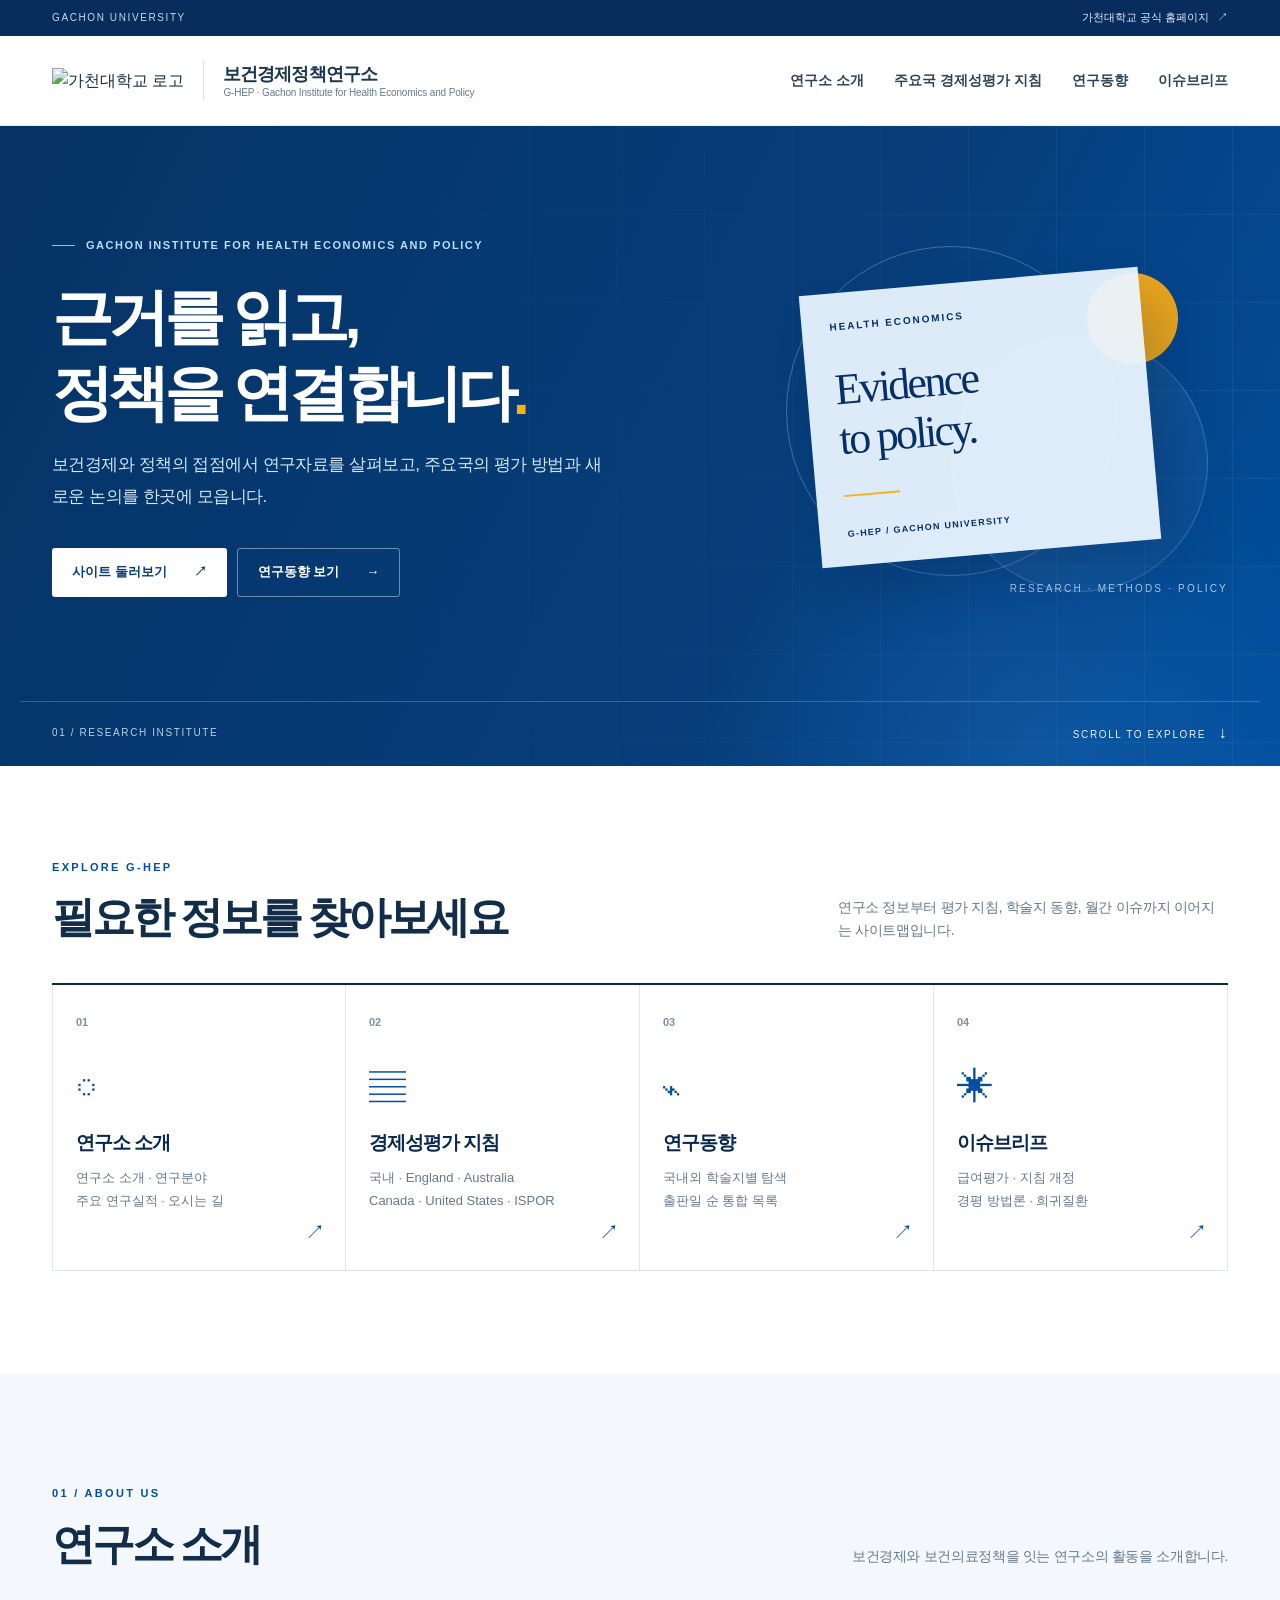
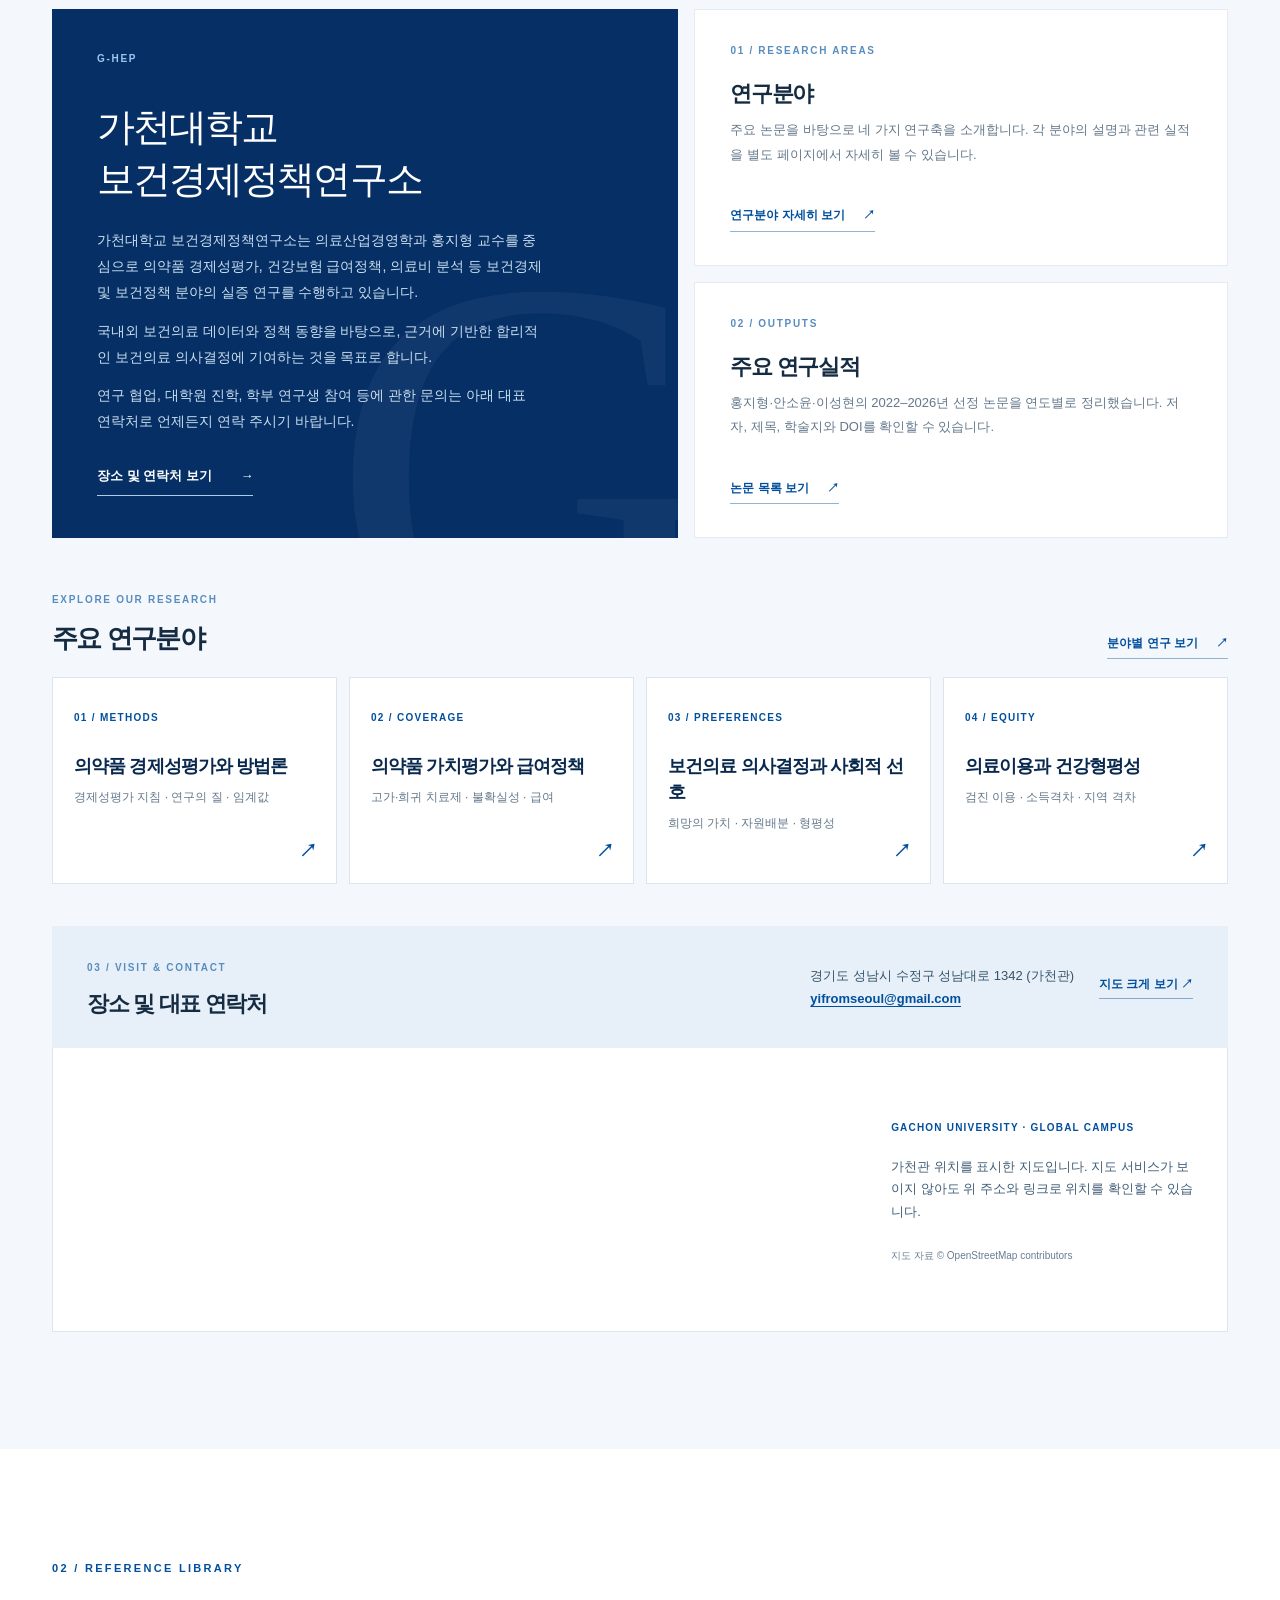
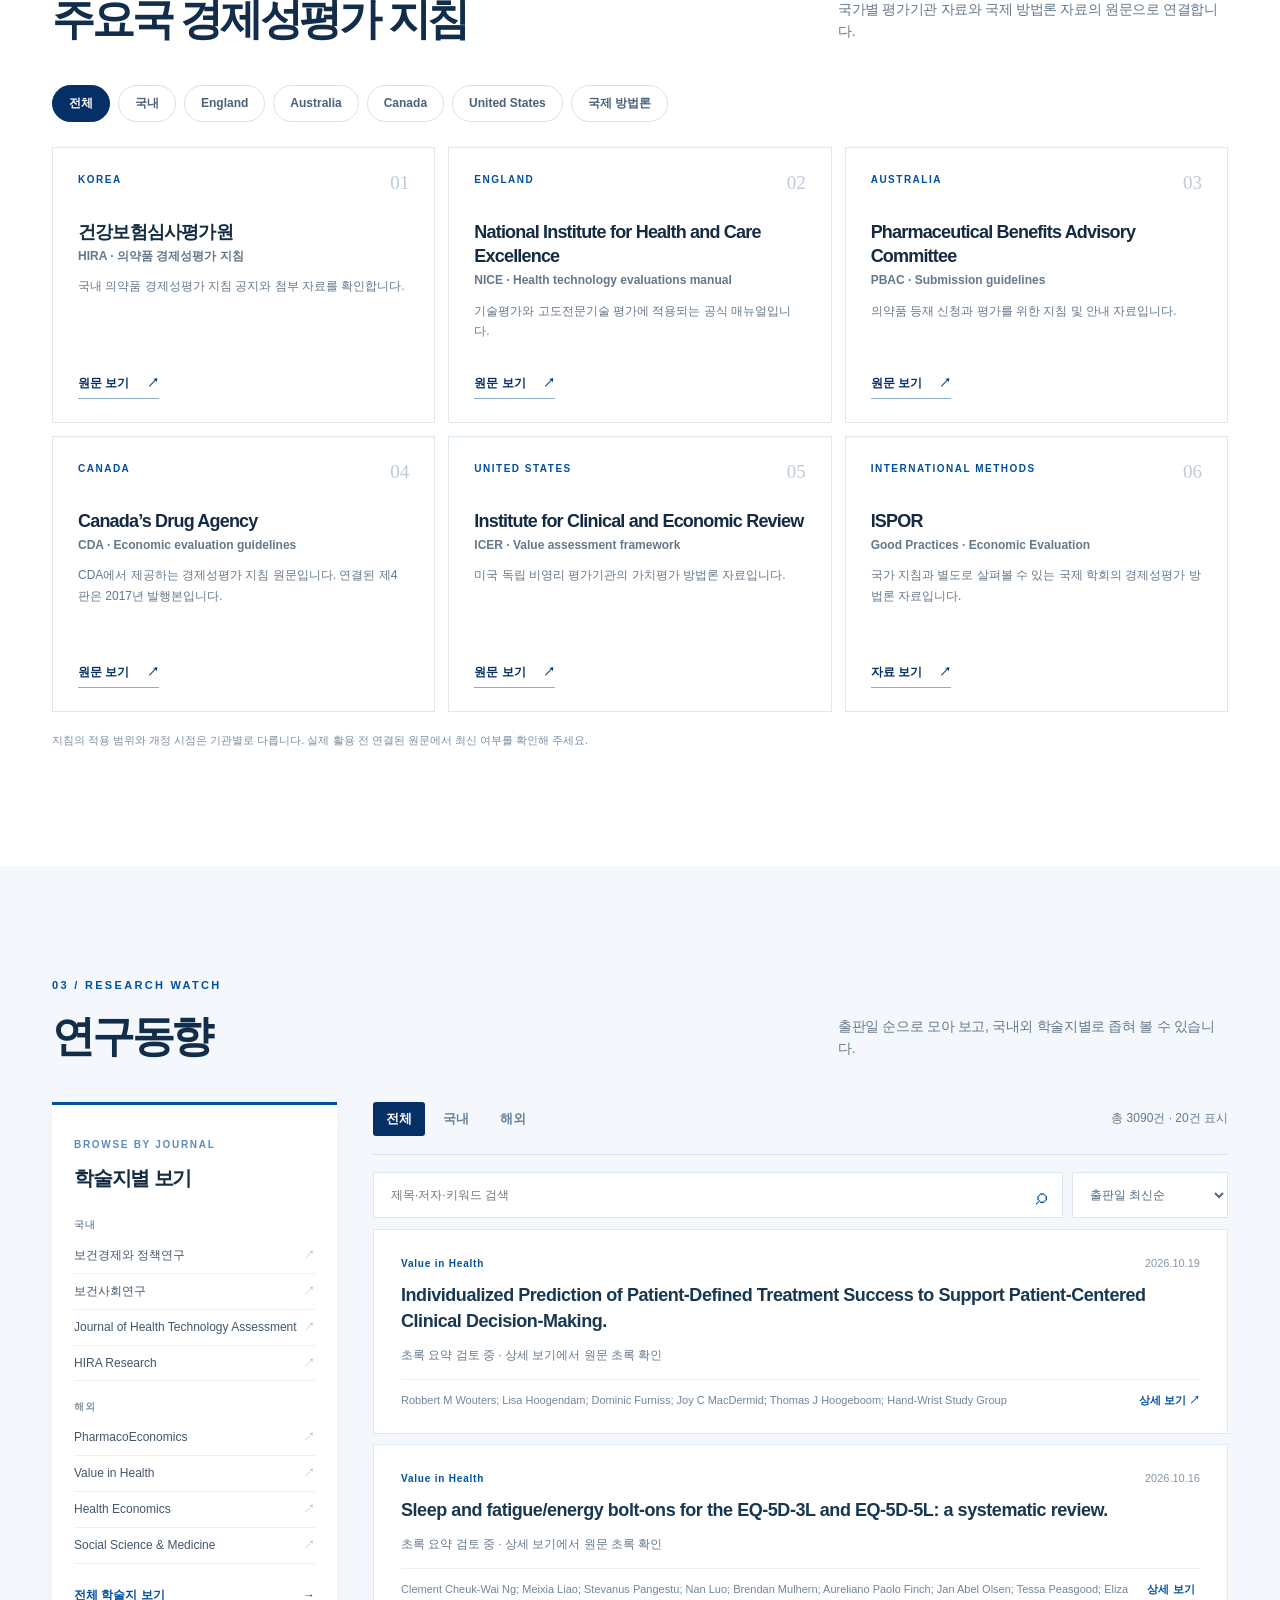
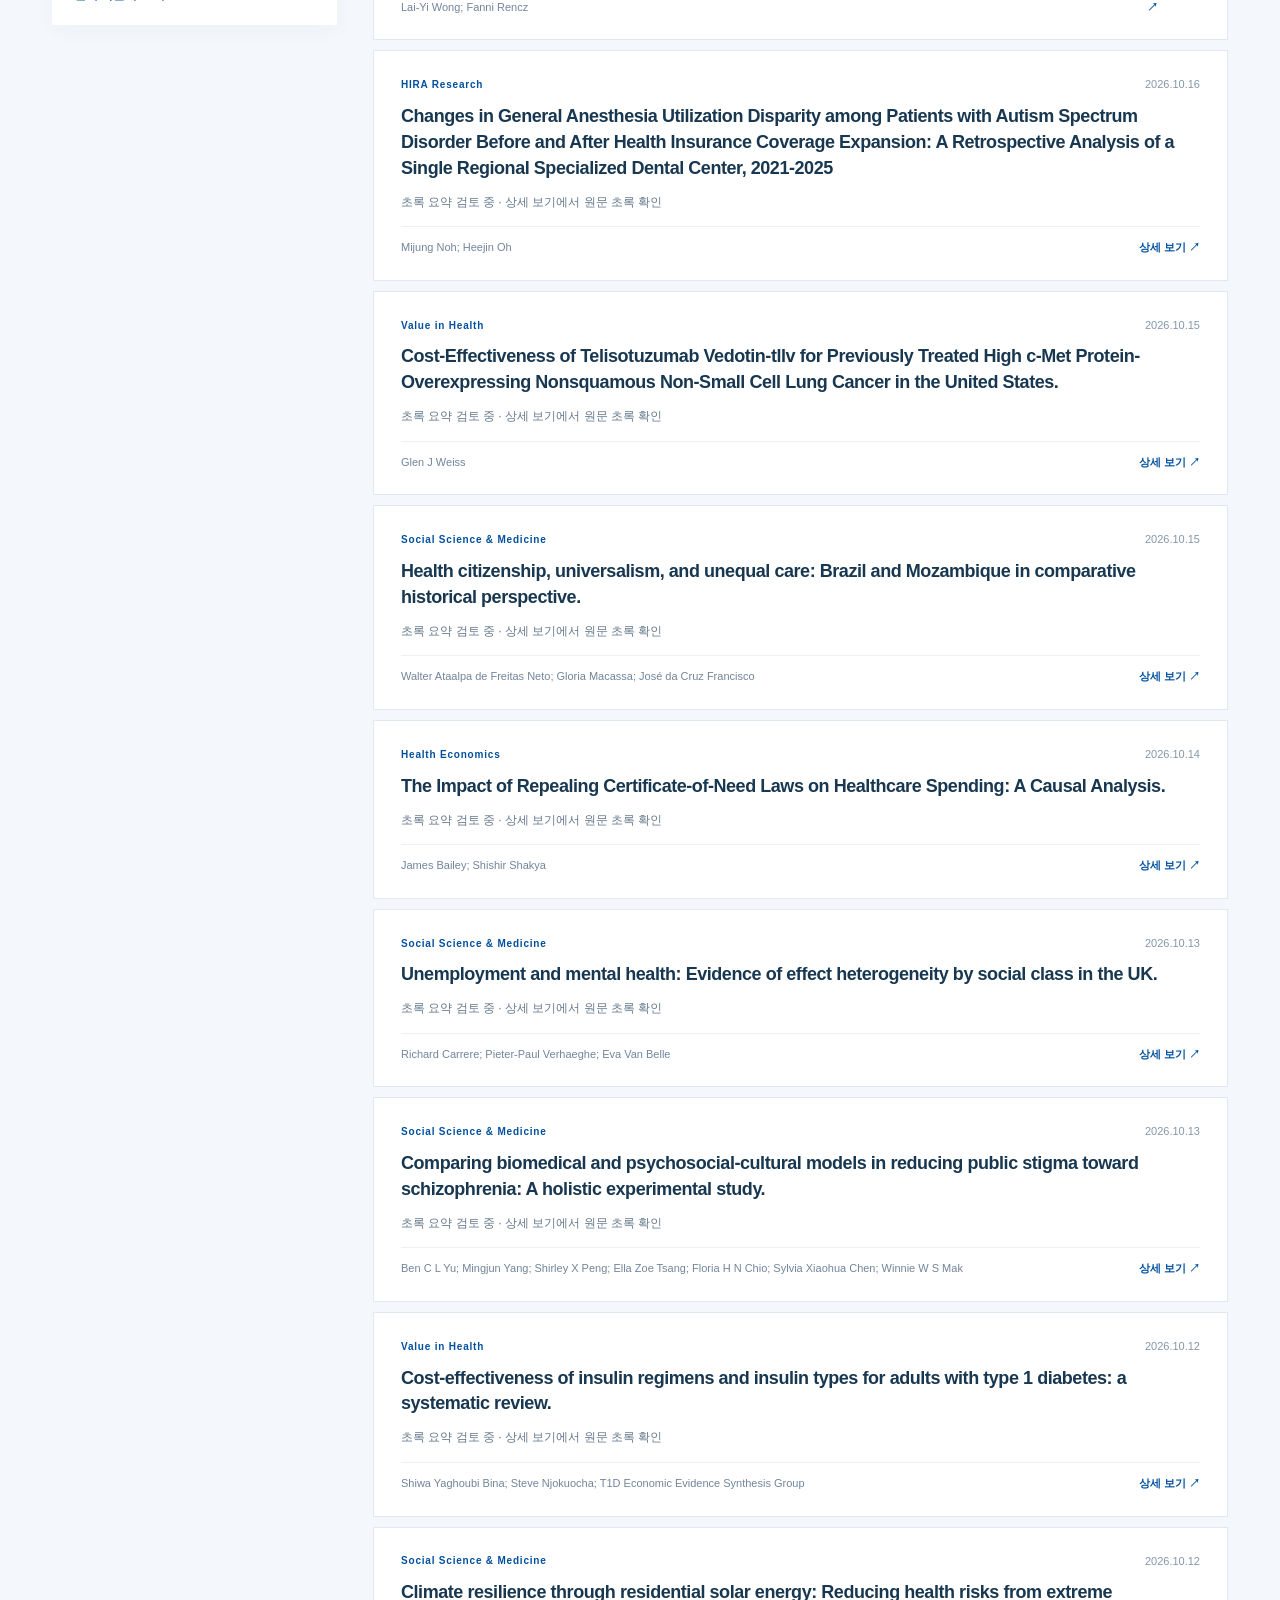
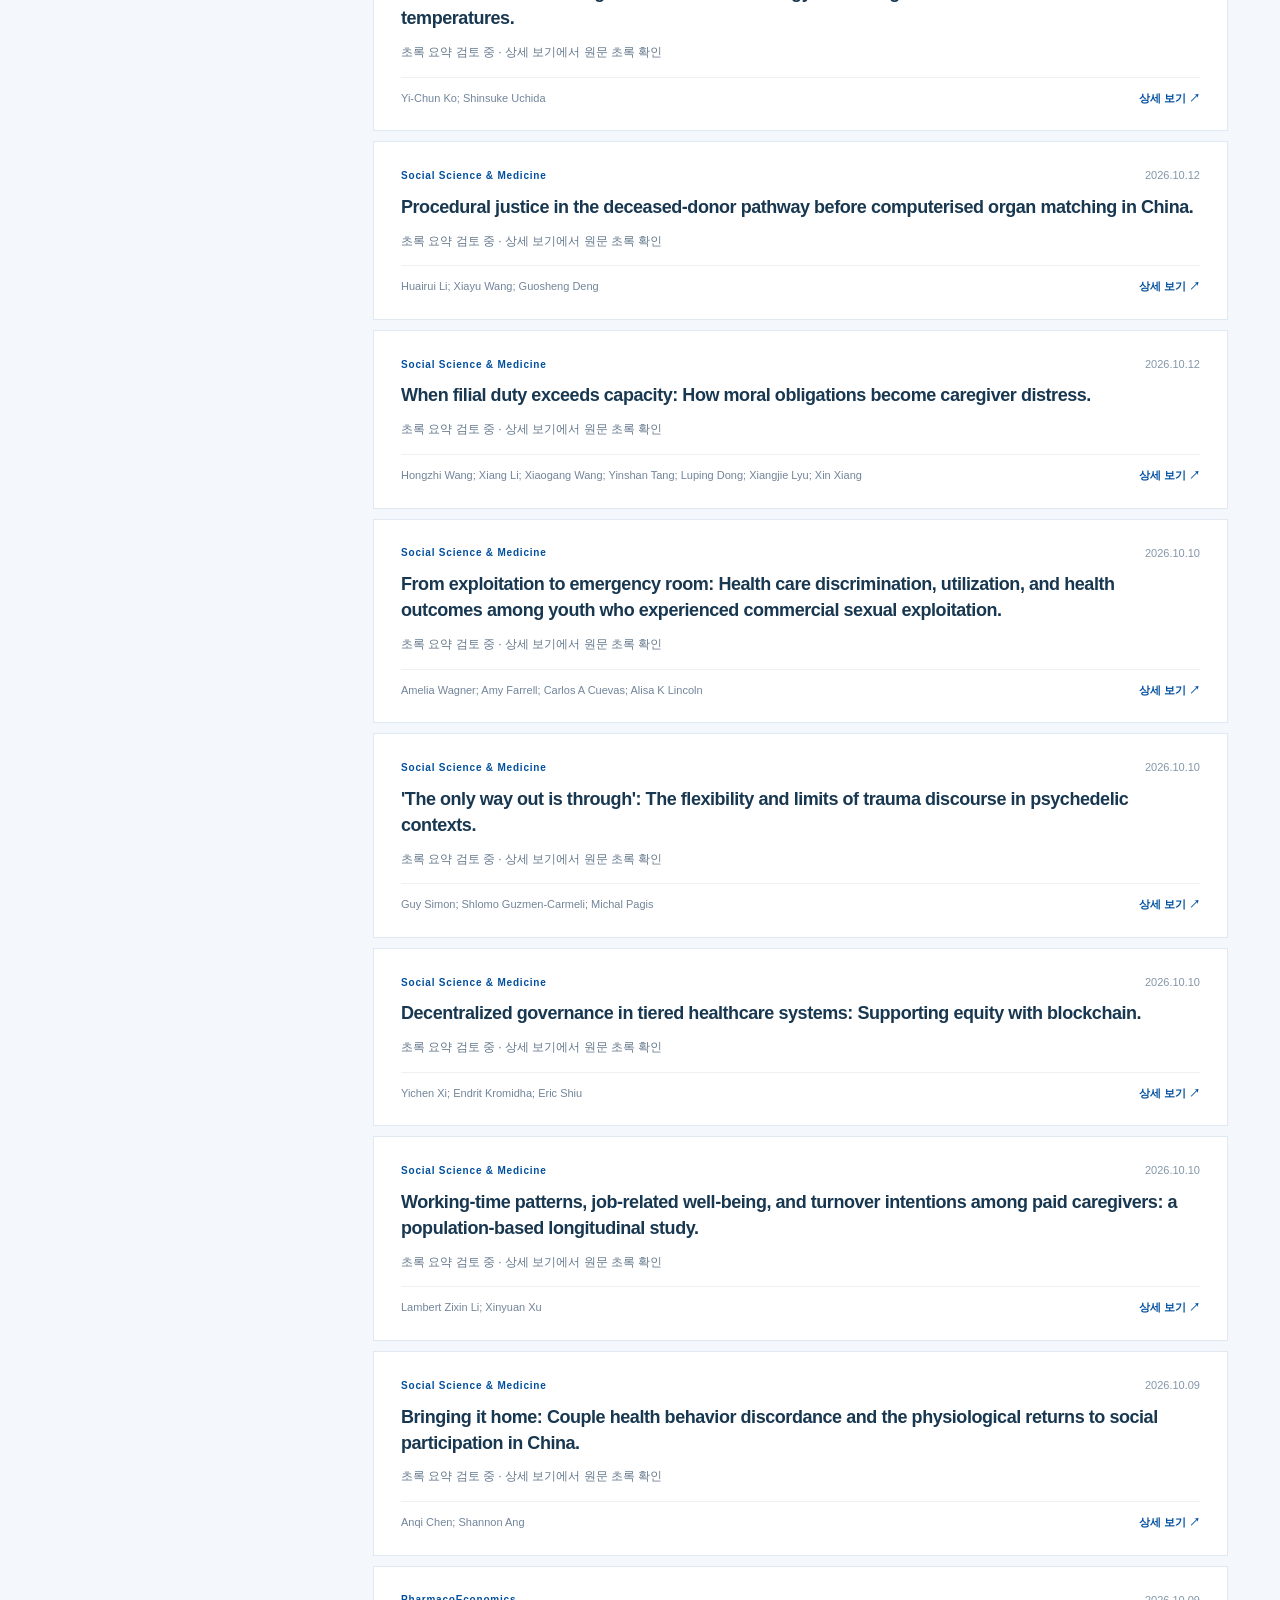
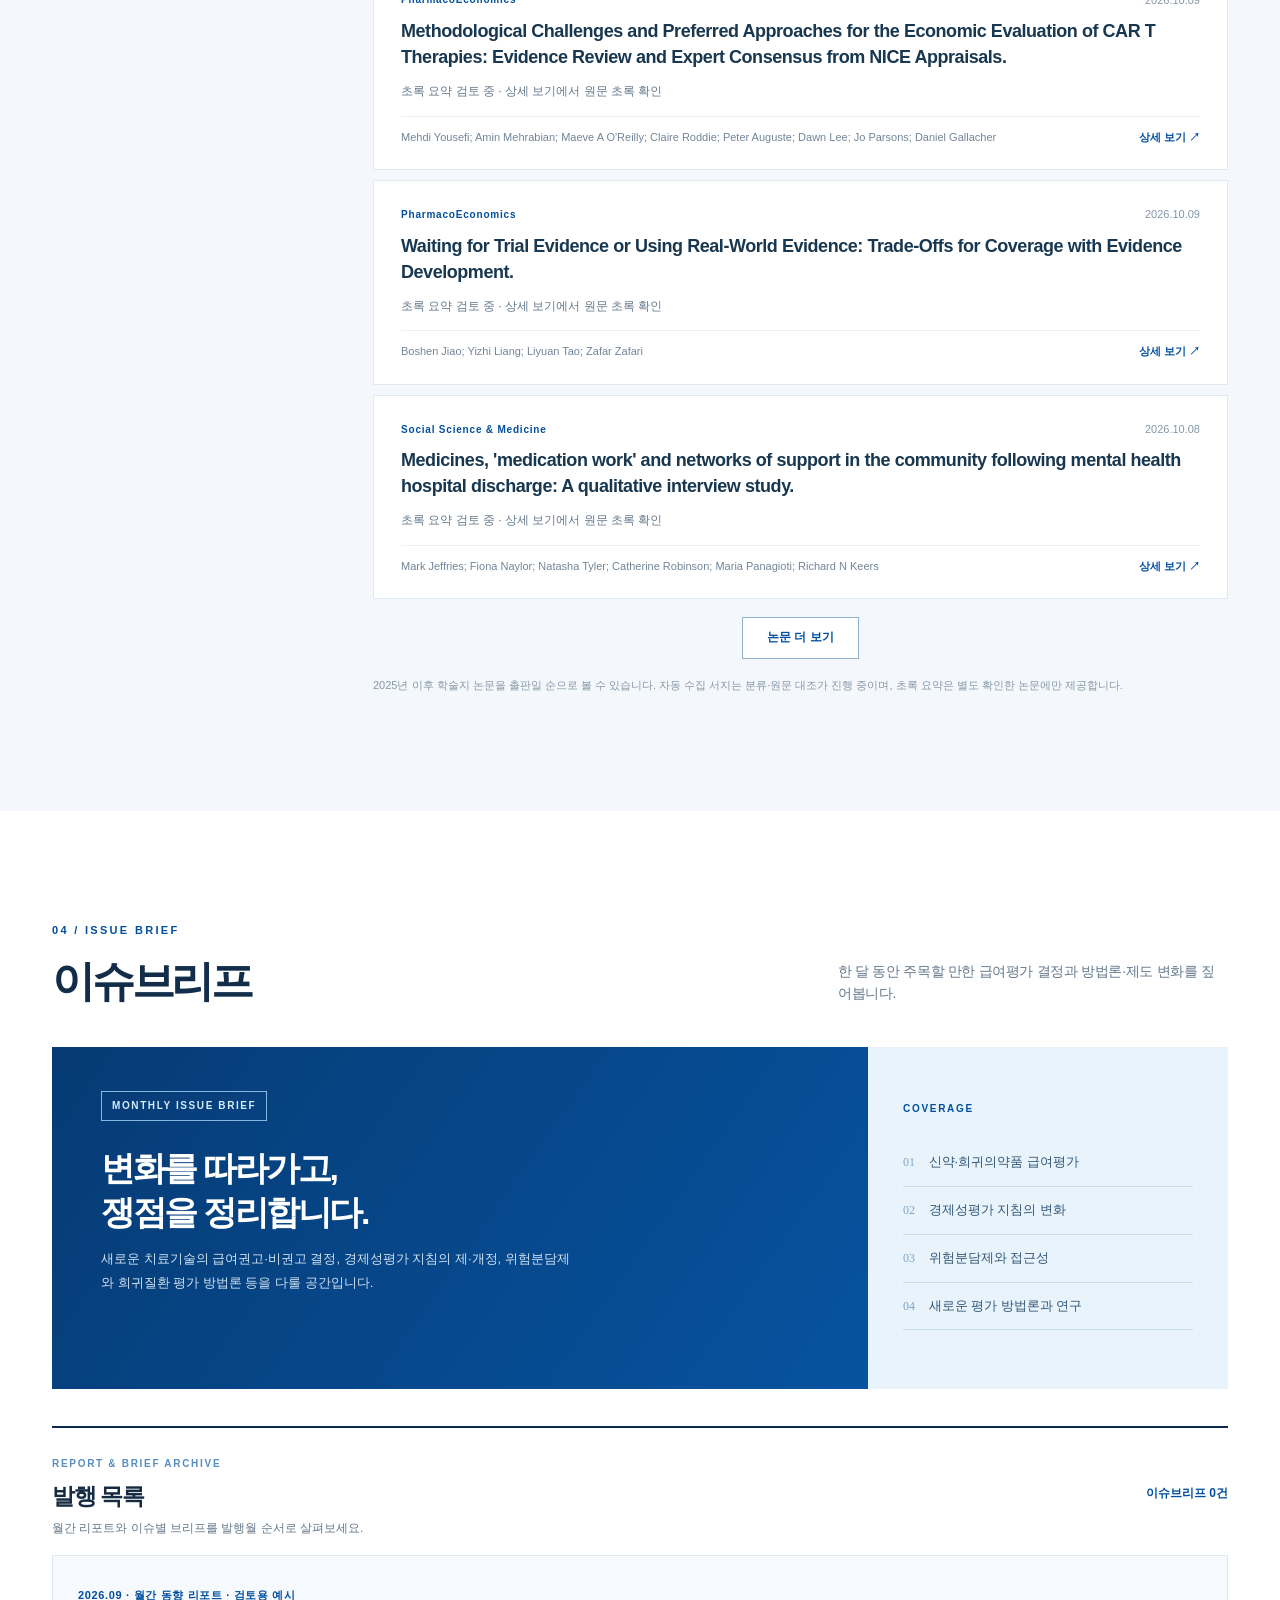
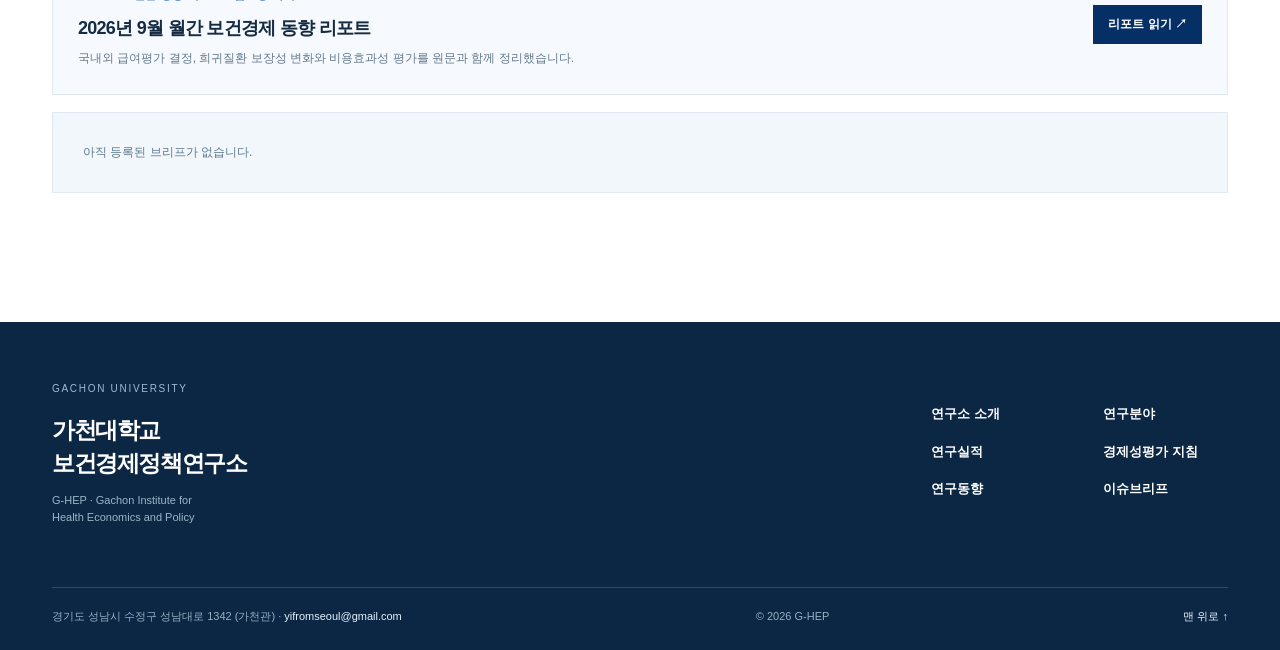
==== index.html @ 249ba131 "Add files via upload" ====
<!doctype html>
<html lang="ko">
<head>
  <meta charset="utf-8">
  <meta name="viewport" content="width=device-width, initial-scale=1">
  <meta name="theme-color" content="#063670">
  <meta name="description" content="가천대학교 보건경제정책연구소 G-HEP의 소개, 경제성평가 지침, 연구동향과 이슈브리프를 살펴보는 웹사이트입니다.">
  <title>G-HEP | 가천대학교 보건경제정책연구소</title>
  <link rel="stylesheet" href="./assets/styles.css">
  <script src="./assets/app.js" defer></script>
</head>
<body>
  <a class="skip-link" href="#main">본문으로 바로가기</a>
  <div class="university-bar">
    <div class="container university-inner">
      <span>GACHON UNIVERSITY</span>
      <a href="https://www.gachon.ac.kr/" target="_blank" rel="noopener noreferrer">가천대학교 공식 홈페이지 <span aria-hidden="true">↗</span></a>
    </div>
  </div>

  <header class="site-header" id="top">
    <div class="container header-inner">
      <a class="brand" href="#top" aria-label="G-HEP 첫 화면">
        <!-- Official Gachon University asset: https://www.gachon.ac.kr/pr/1459/subview.do -->
        <img class="gachon-logo" src="https://www.gachon.ac.kr/sites/kor/images/sub/slogan_2.png" alt="가천대학교 로고" referrerpolicy="no-referrer">
        <span class="brand-divider" aria-hidden="true"></span>
        <span class="brand-name"><strong>보건경제정책연구소</strong><small>G-HEP · Gachon Institute for Health Economics and Policy</small></span>
      </a>
      <button class="menu-toggle" type="button" aria-controls="main-nav" aria-expanded="false" aria-label="전체 메뉴 열기"><span></span><span></span><span></span></button>
      <nav id="main-nav" class="main-nav" aria-label="주요 메뉴">
        <a href="#about">연구소 소개</a>
        <a href="#guidelines">주요국 경제성평가 지침</a>
        <a href="#trends">연구동향</a>
        <a href="#briefs">이슈브리프</a>
      </nav>
    </div>
  </header>

  <main id="main">
    <section class="hero" aria-labelledby="hero-title">
      <div class="hero-grid" aria-hidden="true"></div>
      <div class="container hero-inner">
        <div class="hero-copy">
          <p class="eyebrow hero-eyebrow"><span class="eyebrow-line"></span> GACHON INSTITUTE FOR HEALTH ECONOMICS AND POLICY</p>
          <h1 id="hero-title">근거를 읽고,<br>정책을 연결합니다<span class="hero-period">.</span></h1>
          <p class="hero-lead">보건경제와 정책의 접점에서 연구자료를 살펴보고, 주요국의 평가 방법과 새로운 논의를 한곳에 모읍니다.</p>
          <div class="hero-actions">
            <a class="button button-light" href="#explore">사이트 둘러보기 <span aria-hidden="true">↗</span></a>
            <a class="button button-outline" href="#trends">연구동향 보기 <span aria-hidden="true">→</span></a>
          </div>
        </div>
        <div class="hero-visual" aria-hidden="true">
          <span class="orb orb-one"></span><span class="orb orb-two"></span><span class="orb orb-three"></span>
          <div class="hero-visual-card"><span>HEALTH ECONOMICS</span><b>Evidence<br>to policy.</b><i></i><small>G-HEP / GACHON UNIVERSITY</small></div>
          <div class="hero-visual-footnote">RESEARCH · METHODS · POLICY</div>
        </div>
      </div>
      <div class="hero-bottom container"><span>01 / RESEARCH INSTITUTE</span><a href="#explore">SCROLL TO EXPLORE <span aria-hidden="true">↓</span></a></div>
    </section>

    <section class="explore section" id="explore" aria-labelledby="explore-title">
      <div class="container">
        <div class="section-intro explore-heading"><div><p class="eyebrow">EXPLORE G-HEP</p><h2 id="explore-title">필요한 정보를 찾아보세요</h2></div><p>연구소 정보부터 평가 지침, 학술지 동향, 월간 이슈까지 이어지는 사이트맵입니다.</p></div>
        <div class="explore-grid">
          <a href="#about" class="explore-card"><span class="explore-no">01</span><span class="explore-icon" aria-hidden="true">◌</span><h3>연구소 소개</h3><p>연구소 소개 · 연구분야<br>주요 연구실적 · 오시는 길</p><span class="card-arrow" aria-hidden="true">↗</span></a>
          <a href="#guidelines" class="explore-card"><span class="explore-no">02</span><span class="explore-icon" aria-hidden="true">▤</span><h3>경제성평가 지침</h3><p>국내 · England · Australia<br>Canada · United States · ISPOR</p><span class="card-arrow" aria-hidden="true">↗</span></a>
          <a href="#trends" class="explore-card"><span class="explore-no">03</span><span class="explore-icon" aria-hidden="true">⌁</span><h3>연구동향</h3><p>국내외 학술지별 탐색<br>출판일 순 통합 목록</p><span class="card-arrow" aria-hidden="true">↗</span></a>
          <a href="#briefs" class="explore-card"><span class="explore-no">04</span><span class="explore-icon" aria-hidden="true">✳</span><h3>이슈브리프</h3><p>급여평가 · 지침 개정<br>경평 방법론 · 희귀질환</p><span class="card-arrow" aria-hidden="true">↗</span></a>
        </div>
      </div>
    </section>

    <section class="about section section-pale" id="about" aria-labelledby="about-title">
      <div class="container">
        <div class="section-heading"><div><p class="eyebrow">01 / ABOUT US</p><h2 id="about-title">연구소 소개</h2></div><p>보건경제와 보건의료정책을 잇는 연구소의 활동을 소개합니다.</p></div>
        <div class="about-grid">
          <article class="about-primary"><span class="panel-kicker">G-HEP</span><h3>가천대학교<br>보건경제정책연구소</h3><p>가천대학교 보건경제정책연구소는 의료산업경영학과 홍지형 교수를 중심으로 의약품 경제성평가, 건강보험 급여정책, 의료비 분석 등 보건경제 및 보건정책 분야의 실증 연구를 수행하고 있습니다.</p><p>국내외 보건의료 데이터와 정책 동향을 바탕으로, 근거에 기반한 합리적인 보건의료 의사결정에 기여하는 것을 목표로 합니다.</p><p>연구 협업, 대학원 진학, 학부 연구생 참여 등에 관한 문의는 아래 대표 연락처로 언제든지 연락 주시기 바랍니다.</p><a class="text-link" href="#contact">장소 및 연락처 보기 <span aria-hidden="true">→</span></a></article>
          <div class="about-stack">
            <article class="about-panel"><span class="panel-index">01 / RESEARCH AREAS</span><h3>연구분야</h3><p>주요 논문을 바탕으로 네 가지 연구축을 소개합니다. 각 분야의 설명과 관련 실적을 별도 페이지에서 자세히 볼 수 있습니다.</p><a class="panel-link" href="./research-fields.html">연구분야 자세히 보기 <span aria-hidden="true">↗</span></a></article>
            <article class="about-panel"><span class="panel-index">02 / OUTPUTS</span><h3>주요 연구실적</h3><p>홍지형·안소윤·이성현의 2022–2026년 선정 논문을 연도별로 정리했습니다. 저자, 제목, 학술지와 DOI를 확인할 수 있습니다.</p><a class="panel-link" href="./research-achievements.html">논문 목록 보기 <span aria-hidden="true">↗</span></a></article>
          </div>
        </div>
        <div class="field-preview-heading"><div><span class="panel-index">EXPLORE OUR RESEARCH</span><h3>주요 연구분야</h3></div><a class="panel-link" href="./research-fields.html">분야별 연구 보기 <span aria-hidden="true">↗</span></a></div>
        <div class="field-preview-grid">
          <a href="./research-fields.html#methods" class="field-preview"><span>01 / METHODS</span><h4>의약품 경제성평가와 방법론</h4><p>경제성평가 지침 · 연구의 질 · 임계값</p><b aria-hidden="true">↗</b></a>
          <a href="./research-fields.html#coverage" class="field-preview"><span>02 / COVERAGE</span><h4>의약품 가치평가와 급여정책</h4><p>고가·희귀 치료제 · 불확실성 · 급여</p><b aria-hidden="true">↗</b></a>
          <a href="./research-fields.html#preferences" class="field-preview"><span>03 / PREFERENCES</span><h4>보건의료 의사결정과 사회적 선호</h4><p>희망의 가치 · 자원배분 · 형평성</p><b aria-hidden="true">↗</b></a>
          <a href="./research-fields.html#equity" class="field-preview"><span>04 / EQUITY</span><h4>의료이용과 건강형평성</h4><p>검진 이용 · 소득격차 · 지역 격차</p><b aria-hidden="true">↗</b></a>
        </div>
        <div class="contact-strip" id="contact"><div><span class="panel-index">03 / VISIT & CONTACT</span><h3>장소 및 대표 연락처</h3></div><address>경기도 성남시 수정구 성남대로 1342 (가천관)<br><a href="mailto:yifromseoul@gmail.com">yifromseoul@gmail.com</a></address><a class="contact-map-link" href="https://www.openstreetmap.org/?mlat=37.45041&amp;mlon=127.12973#map=17/37.45041/127.12973" target="_blank" rel="noopener noreferrer">지도 크게 보기 ↗</a></div>
        <div class="contact-map"><iframe title="가천대학교 가천관 위치 지도" src="https://www.openstreetmap.org/export/embed.html?bbox=127.1266%2C37.4486%2C127.1328%2C37.4523&amp;layer=mapnik&amp;marker=37.45041%2C127.12973" loading="lazy" referrerpolicy="no-referrer-when-downgrade"></iframe><div><span>GACHON UNIVERSITY · GLOBAL CAMPUS</span><p>가천관 위치를 표시한 지도입니다. 지도 서비스가 보이지 않아도 위 주소와 링크로 위치를 확인할 수 있습니다.</p><small>지도 자료 © OpenStreetMap contributors</small></div></div>
      </div>
    </section>

    <section class="guidelines section" id="guidelines" aria-labelledby="guidelines-title">
      <div class="container">
        <div class="section-heading"><div><p class="eyebrow">02 / REFERENCE LIBRARY</p><h2 id="guidelines-title">주요국 경제성평가 지침</h2></div><p>국가별 평가기관 자료와 국제 방법론 자료의 원문으로 연결합니다.</p></div>
        <div class="guideline-tabs" role="group" aria-label="지침 분류">
          <button class="filter-pill active" type="button" data-guideline="all" aria-pressed="true">전체</button>
          <button class="filter-pill" type="button" data-guideline="korea" aria-pressed="false">국내</button>
          <button class="filter-pill" type="button" data-guideline="england" aria-pressed="false">England</button>
          <button class="filter-pill" type="button" data-guideline="australia" aria-pressed="false">Australia</button>
          <button class="filter-pill" type="button" data-guideline="canada" aria-pressed="false">Canada</button>
          <button class="filter-pill" type="button" data-guideline="us" aria-pressed="false">United States</button>
          <button class="filter-pill" type="button" data-guideline="methods" aria-pressed="false">국제 방법론</button>
        </div>
        <div class="guideline-grid" id="guideline-list">
          <article class="guideline-card" data-group="korea"><div class="guideline-top"><span class="region-label">KOREA</span><span class="guideline-count">01</span></div><h3>건강보험심사평가원</h3><p class="org-name">HIRA · 의약품 경제성평가 지침</p><p>국내 의약품 경제성평가 지침 공지와 첨부 자료를 확인합니다.</p><a href="https://www.hira.or.kr/bbsDummy.do?brdBltNo=8661&amp;brdScnBltNo=4&amp;pgmid=HIRAA020002000100" target="_blank" rel="noopener noreferrer">원문 보기 <span aria-hidden="true">↗</span></a></article>
          <article class="guideline-card" data-group="england"><div class="guideline-top"><span class="region-label">ENGLAND</span><span class="guideline-count">02</span></div><h3>National Institute for Health and Care Excellence</h3><p class="org-name">NICE · Health technology evaluations manual</p><p>기술평가와 고도전문기술 평가에 적용되는 공식 매뉴얼입니다.</p><a href="https://www.nice.org.uk/process/pmg36" target="_blank" rel="noopener noreferrer">원문 보기 <span aria-hidden="true">↗</span></a></article>
          <article class="guideline-card" data-group="australia"><div class="guideline-top"><span class="region-label">AUSTRALIA</span><span class="guideline-count">03</span></div><h3>Pharmaceutical Benefits Advisory Committee</h3><p class="org-name">PBAC · Submission guidelines</p><p>의약품 등재 신청과 평가를 위한 지침 및 안내 자료입니다.</p><a href="https://pbac.pbs.gov.au/information/about-the-guidelines.html" target="_blank" rel="noopener noreferrer">원문 보기 <span aria-hidden="true">↗</span></a></article>
          <article class="guideline-card" data-group="canada"><div class="guideline-top"><span class="region-label">CANADA</span><span class="guideline-count">04</span></div><h3>Canada’s Drug Agency</h3><p class="org-name">CDA · Economic evaluation guidelines</p><p>CDA에서 제공하는 경제성평가 지침 원문입니다. 연결된 제4판은 2017년 발행본입니다.</p><a href="https://www.cda-amc.ca/sites/default/files/pdf/guidelines_for_the_economic_evaluation_of_health_technologies_canada_4th_ed.pdf" target="_blank" rel="noopener noreferrer">원문 보기 <span aria-hidden="true">↗</span></a></article>
          <article class="guideline-card" data-group="us"><div class="guideline-top"><span class="region-label">UNITED STATES</span><span class="guideline-count">05</span></div><h3>Institute for Clinical and Economic Review</h3><p class="org-name">ICER · Value assessment framework</p><p>미국 독립 비영리 평가기관의 가치평가 방법론 자료입니다.</p><a href="https://icer.org/our-approach/methods-process/value-assessment-framework/" target="_blank" rel="noopener noreferrer">원문 보기 <span aria-hidden="true">↗</span></a></article>
          <article class="guideline-card" data-group="methods"><div class="guideline-top"><span class="region-label">INTERNATIONAL METHODS</span><span class="guideline-count">06</span></div><h3>ISPOR</h3><p class="org-name">Good Practices · Economic Evaluation</p><p>국가 지침과 별도로 살펴볼 수 있는 국제 학회의 경제성평가 방법론 자료입니다.</p><a href="https://www.ispor.org/heor-resources/good-practices/economic-evaluation" target="_blank" rel="noopener noreferrer">자료 보기 <span aria-hidden="true">↗</span></a></article>
        </div>
        <p class="source-note">지침의 적용 범위와 개정 시점은 기관별로 다릅니다. 실제 활용 전 연결된 원문에서 최신 여부를 확인해 주세요.</p>
      </div>
    </section>

    <section class="trends section section-pale" id="trends" aria-labelledby="trends-title">
      <div class="container">
        <div class="section-heading"><div><p class="eyebrow">03 / RESEARCH WATCH</p><h2 id="trends-title">연구동향</h2></div><p>출판일 순으로 모아 보고, 국내외 학술지별로 좁혀 볼 수 있습니다.</p></div>
        <div class="trends-layout">
          <aside class="journal-sidebar" aria-labelledby="journal-title"><div class="side-heading"><span class="panel-index">BROWSE BY JOURNAL</span><h3 id="journal-title">학술지별 보기</h3></div>
            <p class="journal-group-label">국내</p>
            <button type="button" class="journal-link" data-journal="보건경제와 정책연구">보건경제와 정책연구 <span>↗</span></button>
            <button type="button" class="journal-link" data-journal="보건사회연구">보건사회연구 <span>↗</span></button>
            <button type="button" class="journal-link" data-journal="Journal of Health Technology Assessment">Journal of Health Technology Assessment <span>↗</span></button>
            <button type="button" class="journal-link" data-journal="HIRA Research">HIRA Research <span>↗</span></button>
            <p class="journal-group-label abroad">해외</p>
            <button type="button" class="journal-link" data-journal="PharmacoEconomics">PharmacoEconomics <span>↗</span></button>
            <button type="button" class="journal-link" data-journal="Value in Health">Value in Health <span>↗</span></button>
            <button type="button" class="journal-link" data-journal="Health Economics">Health Economics <span>↗</span></button>
            <button type="button" class="journal-link" data-journal="Social Science & Medicine">Social Science &amp; Medicine <span>↗</span></button>
            <button type="button" class="journal-all" data-journal="all">전체 학술지 보기 <span aria-hidden="true">→</span></button>
          </aside>
          <div class="trends-main">
            <div class="trends-toolbar"><div class="scope-switch" role="group" aria-label="국내외 분류"><button type="button" class="scope-button active" data-scope="all" aria-pressed="true">전체</button><button type="button" class="scope-button" data-scope="domestic" aria-pressed="false">국내</button><button type="button" class="scope-button" data-scope="international" aria-pressed="false">해외</button></div><span class="result-count" id="trend-count" aria-live="polite">게시글 불러오는 중</span></div>
            <div class="search-row"><label class="search-field"><span class="visually-hidden">제목 또는 저자 검색</span><input id="trend-search" type="search" placeholder="제목·저자·키워드 검색" autocomplete="off"><span aria-hidden="true">⌕</span></label><label class="sort-field"><span class="visually-hidden">정렬</span><select id="trend-sort"><option value="newest">출판일 최신순</option><option value="oldest">출판일 오래된순</option></select></label></div>
            <div class="trend-list" id="trend-list" aria-live="polite"><p class="loading-message">연구동향을 불러오는 중입니다.</p></div>
            <button class="trend-more" id="trend-more" type="button" hidden>논문 더 보기</button>
            <p class="trend-footnote">2025년 이후 학술지 논문을 출판일 순으로 볼 수 있습니다. 자동 수집 서지는 분류·원문 대조가 진행 중이며, 초록 요약은 별도 확인한 논문에만 제공합니다.</p>
          </div>
        </div>
      </div>
    </section>

    <section class="briefs section" id="briefs" aria-labelledby="briefs-title">
      <div class="container">
        <div class="section-heading"><div><p class="eyebrow">04 / ISSUE BRIEF</p><h2 id="briefs-title">이슈브리프</h2></div><p>한 달 동안 주목할 만한 급여평가 결정과 방법론·제도 변화를 짚어봅니다.</p></div>
        <div class="brief-feature"><div class="brief-feature-main"><span class="issue-badge">MONTHLY ISSUE BRIEF</span><h3>변화를 따라가고,<br>쟁점을 정리합니다.</h3><p>새로운 치료기술의 급여권고·비권고 결정, 경제성평가 지침의 제·개정, 위험분담제와 희귀질환 평가 방법론 등을 다룰 공간입니다.</p></div><div class="brief-feature-side"><span class="issue-side-label">COVERAGE</span><ol><li><span>01</span> 신약·희귀의약품 급여평가</li><li><span>02</span> 경제성평가 지침의 변화</li><li><span>03</span> 위험분담제와 접근성</li><li><span>04</span> 새로운 평가 방법론과 연구</li></ol></div></div>
        <div class="brief-bottom"><div><span class="panel-index">REPORT &amp; BRIEF ARCHIVE</span><h3>발행 목록</h3><p>월간 리포트와 이슈별 브리프를 발행월 순서로 살펴보세요.</p></div><span class="brief-count" id="brief-count" aria-live="polite">브리프 목록 불러오는 중</span></div>
        <article class="report-list-card"><div><span class="report-date">2026.09 · 월간 동향 리포트 · 검토용 예시</span><h4>2026년 9월 월간 보건경제 동향 리포트</h4><p>국내외 급여평가 결정, 희귀질환 보장성 변화와 비용효과성 평가를 원문과 함께 정리했습니다.</p></div><a href="./reports/2026-09.html" aria-label="2026년 9월 월간 보건경제 동향 리포트 읽기">리포트 읽기 ↗</a></article>
        <div class="brief-list" id="brief-list" aria-live="polite"></div>
      </div>
    </section>
  </main>

  <footer class="site-footer"><div class="container footer-inner"><div class="footer-top"><div><p class="footer-kicker">GACHON UNIVERSITY</p><strong>가천대학교<br>보건경제정책연구소</strong><p>G-HEP · Gachon Institute for<br>Health Economics and Policy</p></div><nav aria-label="하단 사이트맵"><a href="#about">연구소 소개</a><a href="./research-fields.html">연구분야</a><a href="./research-achievements.html">연구실적</a><a href="#guidelines">경제성평가 지침</a><a href="#trends">연구동향</a><a href="#briefs">이슈브리프</a></nav></div><div class="footer-bottom"><span>경기도 성남시 수정구 성남대로 1342 (가천관) · <a href="mailto:yifromseoul@gmail.com">yifromseoul@gmail.com</a></span><span>© 2026 G-HEP</span><a href="#top">맨 위로 ↑</a></div></div></footer>

  <dialog class="article-dialog" id="article-dialog" aria-labelledby="dialog-title"><div class="dialog-shell"><button class="dialog-close" id="dialog-close" type="button" aria-label="상세 보기 닫기">×</button><div class="dialog-content"><span class="dialog-label">RESEARCH DETAIL</span><p class="dialog-journal" id="dialog-journal"></p><p class="dialog-review-status" id="dialog-review-status" hidden>온라인 선공개 서지 · 논문 유형 검토 중</p><h2 id="dialog-title"></h2><dl class="article-meta"><div><dt>저자</dt><dd id="dialog-authors"></dd></div><div><dt>출판일</dt><dd id="dialog-published"></dd></div><div><dt>DOI</dt><dd id="dialog-doi"></dd></div></dl><h3>Abstract · 초록 요약</h3><p class="dialog-abstract" id="dialog-abstract"></p><a class="abstract-source-link" id="dialog-abstract-source" href="#" target="_blank" rel="noopener noreferrer" hidden>원문 초록 보기 ↗</a><a class="button button-primary" id="dialog-source" href="#" target="_blank" rel="noopener noreferrer">논문 원문 보기 <span aria-hidden="true">↗</span></a></div></div></dialog>
  <dialog class="article-dialog" id="brief-dialog" aria-labelledby="brief-dialog-title"><div class="dialog-shell"><button class="dialog-close" id="brief-dialog-close" type="button" aria-label="이슈브리프 닫기">×</button><div class="dialog-content"><span class="dialog-label">G-HEP ISSUE BRIEF</span><p class="dialog-journal" id="brief-dialog-meta"></p><h2 id="brief-dialog-title"></h2><p class="dialog-abstract" id="brief-dialog-summary"></p><div id="brief-dialog-sections" class="brief-dialog-sections"></div><div id="brief-dialog-sources" class="brief-dialog-sources"></div></div></div></dialog>
</body>
</html>
---- assets/styles.css ----
:root{--blue:#014f9e;--deep:#052f65;--navy:#09284d;--ink:#152b42;--muted:#64788b;--line:#dfe7ef;--pale:#f4f8fc;--light:#b8d6f4;--orange:#fcaf17;--white:#fff;--container:1240px;scroll-behavior:smooth}
.abstract-source-link{display:block;width:max-content;max-width:100%;margin:15px 0 21px;font-size:12px;color:var(--blue);text-decoration:underline}.abstract-source-link[hidden]{display:none}
.trend-review-status,.dialog-review-status{color:#8b4b0a;background:#fff1dc;border:1px solid #f1d5a5;font-size:11px;font-weight:700;padding:3px 7px}.dialog-review-status{display:inline-block;margin:10px 0 13px}.dialog-review-status[hidden]{display:none}
*{box-sizing:border-box}
body{margin:0;color:var(--ink);background:#fff;font-family:Arial,"Apple SD Gothic Neo","Malgun Gothic",sans-serif;line-height:1.6;-webkit-font-smoothing:antialiased}
button,input,select{font:inherit}button{cursor:pointer}a{color:inherit;text-decoration:none}img{max-width:100%;display:block}
.container{max-width:var(--container);padding:0 32px;margin:0 auto}.visually-hidden{position:absolute!important;width:1px;height:1px;padding:0;margin:-1px;overflow:hidden;clip:rect(0,0,0,0);white-space:nowrap;border:0}
.skip-link{position:absolute;left:14px;top:-60px;z-index:1000;padding:9px 14px;background:var(--navy);color:white}.skip-link:focus{top:8px}
:focus-visible{outline:3px solid var(--orange);outline-offset:3px}
.university-bar{height:36px;background:#082d5c;color:#c9d9e9;font-size:10px;letter-spacing:.16em}.university-inner{height:100%;display:flex;align-items:center;justify-content:space-between}.university-inner a{font-size:11px;letter-spacing:0;color:#e4eef9}.university-inner a span{margin-left:5px}
.site-header{position:sticky;top:0;z-index:50;border-bottom:1px solid #e8edf3;background:rgba(255,255,255,.97);backdrop-filter:blur(16px)}.header-inner{min-height:89px;display:flex;align-items:center;justify-content:space-between;gap:28px}.brand{display:flex;align-items:center;min-width:0;gap:19px}.gachon-logo{max-width:137px;max-height:55px;object-fit:contain}.brand-divider{height:39px;width:1px;background:#d8e1eb;flex:none}.brand-name{display:flex;flex-direction:column;min-width:0;line-height:1.35}.brand-name strong{font-size:18px;letter-spacing:-.055em;white-space:nowrap;color:#19364e}.brand-name small{color:#66798c;font-size:10px;white-space:nowrap;letter-spacing:-.015em}.main-nav{display:flex;align-items:center;gap:30px;white-space:nowrap}.main-nav a{font-size:14px;font-weight:700;color:#2d4359;transition:color .2s}.main-nav a:hover,.main-nav a:focus-visible{color:var(--blue)}.menu-toggle{display:none;background:none;border:0;padding:8px}.menu-toggle span{display:block;width:23px;height:2px;background:var(--deep);margin:5px 0}
.hero{position:relative;isolation:isolate;overflow:hidden;background:linear-gradient(116deg,#053365 0%,#063e7b 62%,#014f9e 100%);color:#fff}.hero-grid{position:absolute;inset:0;z-index:-1;background-image:linear-gradient(rgba(255,255,255,.06) 1px,transparent 1px),linear-gradient(90deg,rgba(255,255,255,.06) 1px,transparent 1px);background-size:88px 88px;mask-image:linear-gradient(to right,transparent 25%,black 100%)}.hero:after{content:"";position:absolute;right:-100px;bottom:-350px;width:700px;height:700px;border-radius:50%;background:radial-gradient(circle,rgba(65,150,237,.18),transparent 65%);pointer-events:none}.hero-inner{display:grid;grid-template-columns:minmax(0,1.12fr) minmax(350px,.88fr);gap:48px;min-height:575px;align-items:center;padding-top:53px;padding-bottom:46px}.eyebrow{font-size:11px;letter-spacing:.21em;color:var(--blue);font-weight:800;margin:0 0 15px}.hero-eyebrow{color:#bddaf7;display:flex;gap:11px;align-items:center;letter-spacing:.14em}.eyebrow-line{width:23px;height:1px;background:var(--orange);display:inline-block}.hero h1{font-size:clamp(44px,4.8vw,69px);letter-spacing:-.08em;line-height:1.23;margin:25px 0 19px;font-weight:800}.hero-period{color:var(--orange)}.hero-lead{font-size:17px;color:#d5e6f6;max-width:550px;line-height:1.85;letter-spacing:-.03em}.hero-actions{display:flex;gap:10px;margin-top:36px;flex-wrap:wrap}.button{display:inline-flex;align-items:center;justify-content:space-between;gap:27px;min-height:49px;padding:0 20px;border-radius:3px;font-weight:700;font-size:13px;transition:transform .2s,background .2s}.button:hover{transform:translateY(-2px)}.button-light{background:white;color:#083b75}.button-outline{border:1px solid rgba(255,255,255,.42);color:white}.button-outline:hover{background:rgba(255,255,255,.1)}.button-primary{background:var(--blue);color:white;width:max-content;margin-top:27px}
.hero-visual{height:380px;position:relative;display:flex;align-items:center;justify-content:center}.orb{position:absolute;border-radius:50%;filter:blur(.2px)}.orb-one{width:330px;height:330px;border:1px solid rgba(188,219,246,.32);left:11%;top:5%}.orb-two{width:257px;height:257px;background:linear-gradient(140deg,rgba(181,218,250,.1),rgba(181,218,250,.04));border:1px solid rgba(188,219,246,.25);right:4%;bottom:4%}.orb-three{width:91px;height:91px;background:rgba(252,175,23,.94);right:10%;top:12%}.hero-visual-card{position:relative;z-index:1;display:flex;flex-direction:column;justify-content:space-between;width:min(340px,82%);height:273px;padding:26px 28px 25px;background:rgba(233,245,255,.95);box-shadow:23px 28px 50px rgba(0,24,58,.2);transform:rotate(-5deg);color:var(--deep)}.hero-visual-card span{font-size:10px;font-weight:800;letter-spacing:.19em}.hero-visual-card b{font-size:44px;line-height:1.13;letter-spacing:-.06em;font-family:Georgia,serif;font-weight:500}.hero-visual-card i{height:2px;width:56px;background:var(--orange)}.hero-visual-card small{font-size:9px;letter-spacing:.14em;font-weight:700}.hero-visual-footnote{position:absolute;bottom:10px;right:0;font-size:10px;letter-spacing:.22em;color:#b4d0e8}.hero-bottom{display:flex;align-items:center;justify-content:space-between;padding-top:18px;padding-bottom:20px;border-top:1px solid rgba(255,255,255,.2);font-size:10px;letter-spacing:.16em;color:#b7d1e9}.hero-bottom a{color:white}.hero-bottom a span{margin-left:8px;font-size:16px}
.section{padding:111px 0 117px;scroll-margin-top:87px}.section-pale{background:var(--pale)}.section-intro,.section-heading{display:flex;justify-content:space-between;align-items:end;gap:30px;margin-bottom:38px}.section-heading h2,.section-intro h2{font-size:clamp(30px,3.5vw,43px);letter-spacing:-.075em;line-height:1.25;margin:0;color:#122d49}.section-heading>p,.section-intro>p{font-size:14px;color:var(--muted);margin:0 0 4px;max-width:390px;letter-spacing:-.025em}.explore{padding-top:93px;padding-bottom:103px}.explore-grid{display:grid;grid-template-columns:repeat(4,1fr);border-top:2px solid var(--navy);border-bottom:1px solid var(--line)}.explore-card{position:relative;min-height:285px;padding:23px 23px 30px;border-right:1px solid var(--line);transition:background .22s,transform .22s}.explore-card:first-child{border-left:1px solid var(--line)}.explore-card:hover{background:#f5f9fd;transform:translateY(-3px)}.explore-no{font-size:11px;font-weight:700;color:#7992aa}.explore-icon{display:block;font-size:37px;line-height:1;color:var(--blue);margin:35px 0 21px;height:38px}.explore-card h3{font-size:19px;letter-spacing:-.055em;margin:0 0 9px;color:var(--navy)}.explore-card p{font-size:13px;line-height:1.75;color:var(--muted);margin:0}.card-arrow{position:absolute;right:20px;bottom:22px;font-size:20px;color:var(--blue)}
.about-grid{display:grid;grid-template-columns:1.08fr .92fr;gap:16px}.about-primary{min-height:454px;padding:42px 45px;display:flex;flex-direction:column;align-items:start;background:var(--deep);color:white;position:relative;overflow:hidden}.about-primary:after{content:"G";position:absolute;right:-49px;bottom:-180px;font:550px/.9 Georgia,serif;color:rgba(255,255,255,.045);pointer-events:none}.panel-kicker,.panel-index{font-size:10px;letter-spacing:.17em;font-weight:800;color:#578dbf}.about-primary .panel-kicker{color:#9ac8ef}.about-primary h3{font-family:Georgia,"Malgun Gothic",serif;font-size:clamp(28px,3vw,39px);font-weight:500;letter-spacing:-.05em;line-height:1.35;margin:63px 0 22px;position:relative;z-index:1}.about-primary p{max-width:445px;font-size:14px;line-height:1.85;color:#cbdff0;position:relative;z-index:1}.text-link{font-size:13px;font-weight:700;padding-bottom:8px;border-bottom:1px solid #aacde8;margin-top:auto;z-index:1}.text-link span{margin-left:25px}.about-stack{display:grid;grid-template-rows:1fr 1fr;gap:16px}.about-panel{padding:33px 35px;background:white;border:1px solid #e3ebf2}.about-panel h3,.contact-strip h3{font-size:22px;letter-spacing:-.06em;margin:17px 0 7px}.about-panel p{color:var(--muted);font-size:13px;line-height:1.85;margin:0}.contact-strip{margin-top:16px;display:flex;align-items:center;gap:25px;min-height:122px;padding:26px 35px;background:#e7f0f8}.contact-strip h3{margin:7px 0 0}.contact-strip p{font-size:13px;color:var(--muted);margin:auto}.contact-mark{font-size:25px;color:var(--blue)}
.guideline-tabs{display:flex;gap:8px;flex-wrap:wrap;margin:0 0 25px}.filter-pill{border:1px solid #d6e0e9;background:#fff;color:#49617a;border-radius:100px;padding:8px 16px;font-weight:700;font-size:12px;transition:all .2s}.filter-pill:hover,.filter-pill.active{background:var(--deep);border-color:var(--deep);color:white}.guideline-grid{display:grid;grid-template-columns:repeat(3,minmax(0,1fr));gap:13px}.guideline-card{min-height:276px;border:1px solid var(--line);padding:24px 25px 23px;display:flex;flex-direction:column;background:#fff;transition:box-shadow .2s,transform .2s}.guideline-card:hover{transform:translateY(-3px);box-shadow:0 12px 27px rgba(22,67,111,.08)}.guideline-card[hidden]{display:none}.guideline-top{display:flex;justify-content:space-between}.region-label{font-size:10px;font-weight:800;color:var(--blue);letter-spacing:.15em}.guideline-count{font:19px Georgia,serif;color:#becbd7}.guideline-card h3{font-size:18px;letter-spacing:-.045em;line-height:1.35;margin:26px 0 2px}.org-name{color:#3e7bb6;font-size:12px;font-weight:700;margin:0 0 10px!important}.guideline-card p{font-size:12px;line-height:1.7;color:var(--muted);margin:0 0 16px}.guideline-card a{margin-top:auto;align-self:start;font-size:12px;font-weight:800;color:var(--deep);border-bottom:1px solid #8cadcc;padding-bottom:5px}.guideline-card a span{margin-left:14px}.source-note{color:#7b8ea1;font-size:11px;margin:20px 0 0}
.trends-layout{display:grid;grid-template-columns:285px minmax(0,1fr);gap:36px}.journal-sidebar{align-self:start;background:white;border-top:3px solid var(--blue);padding:25px 22px 20px;box-shadow:0 5px 20px rgba(27,66,102,.035)}.side-heading h3{font-size:20px;letter-spacing:-.06em;margin:7px 0 23px}.journal-group-label{font-size:10px;letter-spacing:.13em;color:#8195a7;font-weight:800;margin:0 0 5px}.journal-group-label.abroad{margin-top:18px}.journal-link{border:0;background:none;width:100%;display:flex;align-items:center;justify-content:space-between;text-align:left;padding:9px 0;border-bottom:1px solid #edf1f5;font-size:12px;color:#42576c;line-height:1.4}.journal-link span{color:#a7b7c6}.journal-link:hover,.journal-link.active{color:var(--blue);font-weight:800}.journal-all{margin-top:22px;padding:0;border:0;background:none;font-size:12px;font-weight:800;color:var(--blue);display:flex;align-items:center;justify-content:space-between;width:100%}.trends-toolbar{display:flex;justify-content:space-between;align-items:center;gap:12px;border-bottom:1px solid #d7e2ec;padding-bottom:18px}.scope-switch{display:flex;gap:5px}.scope-button{background:none;border:0;border-radius:3px;padding:7px 13px;color:#698096;font-size:13px;font-weight:700}.scope-button.active{background:var(--deep);color:white}.result-count{font-size:12px;color:var(--muted)}.search-row{display:flex;gap:9px;margin:17px 0 11px}.search-field{display:flex;align-items:center;background:white;border:1px solid #dce6ef;flex:1;min-width:0;padding:0 15px}.search-field input{border:0;outline:0;width:100%;height:44px;font-size:12px;background:none;color:var(--ink)}.search-field>span:last-child{font-size:22px;color:var(--blue)}.sort-field select{height:46px;padding:0 33px 0 13px;background:white;border:1px solid #dce6ef;color:#52687c;font-size:12px;cursor:pointer}.trend-list{display:grid;gap:10px}.trend-card{border:1px solid #e0e9f2;background:white;padding:25px 27px 23px;transition:transform .2s,border-color .2s}.trend-card:hover{transform:translateY(-2px);border-color:#a4c3de}.trend-card-top{display:flex;justify-content:space-between;align-items:center;gap:10px}.trend-meta{font-size:10px;font-weight:800;color:var(--blue);letter-spacing:.08em}.trend-date{font-size:11px;color:#8497a8}.trend-card h3{font-size:18px;line-height:1.44;letter-spacing:-.025em;margin:10px 0 10px}.trend-card h3 button{font-weight:700;text-align:left;border:0;background:none;padding:0;color:#183750;line-height:inherit;letter-spacing:inherit}.trend-card h3 button:hover{text-decoration:underline;text-decoration-color:#9bbbd8}.trend-summary{font-size:12px;color:var(--muted);line-height:1.8;margin:0 0 13px;display:-webkit-box;-webkit-line-clamp:2;-webkit-box-orient:vertical;overflow:hidden}.trend-card-bottom{border-top:1px solid #edf1f4;padding-top:12px;display:flex;justify-content:space-between;gap:10px;color:#72859a;font-size:11px}.trend-card-bottom span:last-child{color:var(--blue);font-weight:700}.trend-footnote{font-size:11px;color:#8697a7;margin:18px 0 0}.loading-message,.empty-state{margin:0;padding:54px 24px;background:white;border:1px solid var(--line);text-align:center;color:#647a8f;font-size:13px}.empty-state strong{display:block;color:#1c405f;font-size:16px;margin-bottom:7px}
.brief-feature{display:grid;grid-template-columns:1fr 360px;min-height:342px;background:#e9f3fb}.brief-feature-main{background:linear-gradient(125deg,#063b74,#0753a0);color:white;padding:44px 49px}.issue-badge{display:inline-flex;border:1px solid #85b7e1;color:#d5ecff;padding:6px 10px;font-size:10px;letter-spacing:.16em;font-weight:800}.brief-feature h3{font-size:34px;letter-spacing:-.07em;line-height:1.3;margin:25px 0 13px}.brief-feature-main p{font-size:13px;color:#d1e3f2;line-height:1.85;max-width:480px}.brief-feature-side{padding:47px 35px}.issue-side-label{font-size:10px;letter-spacing:.17em;font-weight:800;color:var(--blue)}.brief-feature-side ol{list-style:none;padding:0;margin:20px 0 0}.brief-feature-side li{font-size:13px;color:#315777;border-bottom:1px solid #c8ddea;padding:13px 0}.brief-feature-side li span{font:12px Georgia,serif;color:#7ea5c6;margin-right:10px}.brief-bottom{display:flex;justify-content:space-between;align-items:center;gap:20px;margin-top:37px;border-top:2px solid var(--navy);padding-top:21px}.brief-bottom h3{font-size:23px;letter-spacing:-.06em;margin:4px 0}.brief-bottom p{font-size:12px;color:var(--muted);margin:0}.empty-brief{padding:10px 15px;background:#f1f6fa;color:#60788f;font-size:12px}
.site-footer{background:#0c2744;color:white;padding:59px 0 24px}.footer-top{display:flex;justify-content:space-between;gap:50px;padding-bottom:51px}.footer-kicker{font-size:10px;letter-spacing:.17em;color:#9ebad2;margin:0 0 17px}.footer-top strong{font-size:23px;line-height:1.42;letter-spacing:-.06em}.footer-top p:last-child{color:#9cb5ca;font-size:11px;line-height:1.5;margin-top:13px}.footer-top nav{display:grid;grid-template-columns:repeat(2,minmax(125px,1fr));gap:17px 47px;align-content:start;padding-top:23px;font-size:13px;font-weight:700}.footer-top nav a:hover{color:#b4d8f6}.footer-bottom{border-top:1px solid rgba(255,255,255,.16);padding-top:20px;display:flex;gap:15px;align-items:center;justify-content:space-between;color:#98b0c5;font-size:11px}.footer-bottom a{color:#e5f2fd}
.article-dialog{width:min(780px,calc(100% - 30px));max-height:min(88vh,920px);padding:0;border:0;border-radius:4px;box-shadow:0 30px 85px rgba(0,22,50,.25)}.article-dialog::backdrop{background:rgba(5,31,60,.7);backdrop-filter:blur(4px)}.dialog-shell{position:relative}.dialog-close{position:absolute;right:20px;top:16px;background:#edf4fa;border:0;color:#1c4770;width:34px;height:34px;font-size:25px;line-height:1}.dialog-content{padding:52px 57px 56px}.dialog-label{color:var(--blue);font-weight:800;font-size:10px;letter-spacing:.17em}.dialog-journal{font-size:12px;color:#51789c;margin:25px 0 8px}.dialog-content h2{font-size:27px;line-height:1.4;letter-spacing:-.05em;margin:0 0 26px}.article-meta{border-top:1px solid #dce5ed;border-bottom:1px solid #dce5ed;padding:14px 0;margin:0 0 26px}.article-meta div{display:grid;grid-template-columns:90px 1fr;padding:6px 0;gap:12px}.article-meta dt{font-size:12px;font-weight:800;color:#52738e}.article-meta dd{font-size:12px;color:#31465a;margin:0;overflow-wrap:anywhere}.article-meta a{color:var(--blue);text-decoration:underline}.dialog-content h3{font-size:15px;margin:0 0 8px}.dialog-abstract{font-size:14px;line-height:1.9;color:#42596f;margin:0}
.gachon-logo[hidden],.brand-divider[hidden]{display:none}.brief-count{font-size:12px;font-weight:800;color:var(--blue)}.brief-list{margin-top:17px}.brief-empty{padding:30px;background:#f2f7fb;color:#5e7890;font-size:12px;border:1px solid #e0e9f1}.brief-card{display:flex;justify-content:space-between;align-items:center;gap:25px;border:1px solid var(--line);border-top:0;padding:23px 25px}.brief-card:first-child{border-top:1px solid var(--line)}.brief-card p{font-size:11px;letter-spacing:.08em;font-weight:800;color:var(--blue);margin:0 0 7px}.brief-card h4{font-size:17px;margin:0;letter-spacing:-.04em}.brief-card button{border:1px solid #bdd0e0;background:white;color:var(--deep);padding:8px 12px;white-space:nowrap;font-size:12px;font-weight:800}.brief-dialog-sections{margin-top:28px;border-top:1px solid var(--line)}.brief-dialog-sections section{padding:22px 0;border-bottom:1px solid var(--line)}.brief-dialog-sections h3{margin:0 0 7px}.brief-dialog-sections p{font-size:13px;line-height:1.85;color:#496178;margin:0;white-space:pre-line}.brief-dialog-sources{padding-top:21px}.brief-dialog-sources h3{margin:0 0 10px}.brief-dialog-sources a{display:block;color:var(--blue);font-size:12px;overflow-wrap:anywhere;text-decoration:underline;margin:8px 0}
@media(max-width:1140px){.header-inner{gap:14px}.brand{gap:12px}.brand-name strong{font-size:16px}.brand-name small{font-size:9px}.main-nav{gap:15px}.main-nav a{font-size:12px}.gachon-logo{max-width:110px}}
@media(max-width:850px){.container{padding-left:24px;padding-right:24px}.header-inner{min-height:76px}.menu-toggle{display:block;margin-left:auto}.main-nav{display:none;position:absolute;top:100%;left:0;right:0;background:white;border-bottom:1px solid var(--line);padding:10px 24px 21px;box-shadow:0 15px 20px rgba(0,27,62,.08)}.main-nav.open{display:flex;flex-direction:column;align-items:stretch;gap:0}.main-nav a{padding:12px 3px;font-size:14px;border-bottom:1px solid #edf1f4}.hero-inner{grid-template-columns:1fr;gap:8px;min-height:0;padding-top:83px;padding-bottom:27px}.hero-visual{height:300px}.hero-visual-card{height:210px;width:270px}.hero-visual-card b{font-size:31px}.orb-one{left:25%;width:260px;height:260px}.orb-two{right:17%;width:190px;height:190px}.orb-three{right:23%;top:9%;width:60px;height:60px}.explore-grid{grid-template-columns:repeat(2,1fr)}.explore-card:nth-child(3){border-left:1px solid var(--line);border-top:1px solid var(--line)}.explore-card:nth-child(4){border-top:1px solid var(--line)}.about-grid{grid-template-columns:1fr}.about-primary{min-height:390px}.guideline-grid{grid-template-columns:repeat(2,minmax(0,1fr))}.trends-layout{grid-template-columns:1fr}.journal-sidebar{display:flex;flex-wrap:wrap;gap:6px;padding:19px}.side-heading{width:100%}.side-heading h3{margin-bottom:9px}.journal-group-label{width:100%;margin:10px 0 2px}.journal-group-label.abroad{margin-top:10px}.journal-link{width:auto;padding:7px 10px;border:1px solid #dce7ef;border-radius:4px}.journal-link span{display:none}.journal-all{width:auto;margin:7px 0}.brief-feature{grid-template-columns:1fr 330px}}
@media(max-width:620px){.container{padding-left:18px;padding-right:18px}.university-bar{height:30px}.university-inner{font-size:9px}.university-inner a{font-size:10px}.header-inner{min-height:69px}.gachon-logo{max-width:88px;max-height:41px}.brand{gap:8px}.brand-divider{height:31px}.brand-name strong{font-size:13px}.brand-name small{display:none}.hero-inner{padding-top:72px}.hero h1{font-size:clamp(42px,11vw,56px)}.hero-lead{font-size:15px}.hero-eyebrow{font-size:9px;line-height:1.5}.hero-visual{height:235px}.hero-visual-card{height:180px;width:240px;padding:19px}.hero-visual-card b{font-size:27px}.orb-one{left:16%;top:2%;width:210px;height:210px}.orb-two{right:8%;width:150px;height:150px}.orb-three{right:12%;width:50px;height:50px}.hero-visual-footnote{font-size:8px}.hero-bottom{font-size:8px}.section{padding:78px 0}.section-heading,.section-intro{display:block;margin-bottom:28px}.section-heading>p,.section-intro>p{margin:13px 0 0}.explore-grid{grid-template-columns:1fr}.explore-card{min-height:180px;border-left:1px solid var(--line)!important;border-top:1px solid var(--line);padding:18px 22px}.explore-card:first-child{border-top:0}.explore-icon{display:none}.explore-card h3{margin-top:18px}.explore-card p br{display:none}.about-primary{padding:29px 26px;min-height:360px}.about-primary h3{margin-top:45px;font-size:27px}.about-panel{padding:25px}.contact-strip{display:block;padding:24px}.contact-strip p{margin-top:11px}.contact-mark{display:none}.guideline-grid{grid-template-columns:1fr}.guideline-card{min-height:241px}.brief-feature{grid-template-columns:1fr}.brief-feature-main{padding:33px 27px}.brief-feature h3{font-size:29px}.brief-feature-side{padding:27px}.brief-bottom{display:block}.brief-count{display:block;margin-top:14px}.brief-card{display:block}.brief-card button{margin-top:13px}.search-row{flex-wrap:wrap}.sort-field{width:100%}.sort-field select{width:100%}.trend-card{padding:20px}.trend-card h3{font-size:16px}.trend-card-bottom{display:block}.trend-card-bottom span{display:block;margin-top:4px}.footer-top{display:block}.footer-top nav{gap:12px;padding-top:34px}.footer-bottom{display:grid;grid-template-columns:1fr auto}.footer-bottom span:first-child{grid-column:1/-1}.dialog-content{padding:48px 23px 31px}.dialog-content h2{font-size:20px}.article-meta div{grid-template-columns:65px 1fr}.article-dialog{max-height:90vh}}
@media(prefers-reduced-motion:reduce){:root{scroll-behavior:auto}*,*:before,*:after{transition:none!important;animation:none!important}}
.panel-link{display:inline-flex;align-items:center;gap:18px;color:var(--blue);font-size:12px;font-weight:800;margin-top:14px;border-bottom:1px solid #91b4d2;padding-bottom:5px}
.report-list-card{display:flex;align-items:center;justify-content:space-between;gap:25px;border:1px solid var(--line);padding:25px;background:#f6fafe;margin-top:17px}.report-list-card .report-date{font-size:11px;color:var(--blue);font-weight:800;letter-spacing:.06em}.report-list-card h4{font-size:18px;letter-spacing:-.04em;margin:7px 0}.report-list-card p{font-size:12px;color:var(--muted);margin:0}.report-list-card a{white-space:nowrap;color:white;background:var(--deep);padding:10px 15px;font-size:12px;font-weight:800;text-decoration:none}
@media(max-width:620px){.report-list-card{display:block;padding:21px}.report-list-card a{display:inline-block;margin-top:15px}}
.about-primary h3{margin-top:35px}.about-primary p{margin:0 0 13px}.about-primary .text-link{margin-top:18px}.about-panel{display:flex;flex-direction:column}.about-panel .panel-link{align-self:flex-start;margin-top:auto;padding-top:14px}
.field-preview-heading{display:flex;justify-content:space-between;align-items:end;gap:20px;margin:47px 0 18px}.field-preview-heading h3{font-size:26px;letter-spacing:-.06em;margin:7px 0 0}.field-preview-heading .panel-link{margin:0}.field-preview-grid{display:grid;grid-template-columns:repeat(4,minmax(0,1fr));gap:12px}.field-preview{position:relative;min-height:207px;padding:25px 21px;background:white;border:1px solid #d9e5ef;transition:transform .2s,border-color .2s,box-shadow .2s}.field-preview:hover{transform:translateY(-3px);border-color:#87b1d7;box-shadow:0 12px 28px rgba(18,63,104,.08)}.field-preview span{font-size:10px;letter-spacing:.13em;color:var(--blue);font-weight:800}.field-preview h4{font-size:18px;line-height:1.46;letter-spacing:-.05em;margin:24px 0 9px;color:var(--navy)}.field-preview p{font-size:12px;line-height:1.65;color:var(--muted);margin:0;padding-right:8px}.field-preview b{position:absolute;right:19px;bottom:17px;color:var(--blue);font-size:18px}
.contact-strip{margin-top:42px;flex-wrap:wrap}.contact-strip address{font-style:normal;font-size:13px;line-height:1.8;color:#35536c;margin-left:auto;overflow-wrap:anywhere}.contact-strip address a{color:var(--blue);font-weight:800;text-decoration:underline;text-underline-offset:3px}.contact-map-link{font-size:12px;color:var(--blue);font-weight:800;white-space:nowrap;border-bottom:1px solid #83aacf;padding-bottom:4px}.contact-map{display:grid;grid-template-columns:minmax(0,1.65fr) minmax(230px,.75fr);background:#fff;border:1px solid #dbe6ef;border-top:0;min-height:283px}.contact-map iframe{border:0;width:100%;height:283px}.contact-map>div{padding:33px 31px;align-self:center}.contact-map span{font-size:10px;letter-spacing:.12em;color:var(--blue);font-weight:800}.contact-map p{font-size:13px;line-height:1.75;color:#425e78;margin:17px 0}.contact-map small{font-size:10px;color:#667e93}
.trend-more{display:block;margin:18px auto 0;padding:10px 24px;border:1px solid #91b2d0;background:white;color:var(--blue);font-size:12px;font-weight:800}.trend-more:hover{background:#e7f0f8}.trend-more[hidden]{display:none}
@media(max-width:1000px){.field-preview-grid{grid-template-columns:repeat(2,minmax(0,1fr))}.field-preview{min-height:178px}}
@media(max-width:850px){.contact-strip address{margin-left:0}.contact-map{grid-template-columns:1fr 230px}}
@media(max-width:620px){.about-primary h3{margin-top:28px}.field-preview-heading{align-items:start;margin-top:36px}.field-preview-heading h3{font-size:23px}.field-preview-heading .panel-link{margin-top:5px}.field-preview-grid{grid-template-columns:1fr}.field-preview{min-height:147px;padding:18px 20px}.field-preview h4{margin:14px 0 6px;font-size:17px}.contact-strip{margin-top:28px}.contact-strip address{margin:13px 0}.contact-map-link{display:inline-block}.contact-map{display:block}.contact-map iframe{height:275px}.contact-map>div{padding:20px 23px}.footer-bottom{grid-template-columns:1fr auto}.footer-bottom span:first-child{grid-column:1/-1}}
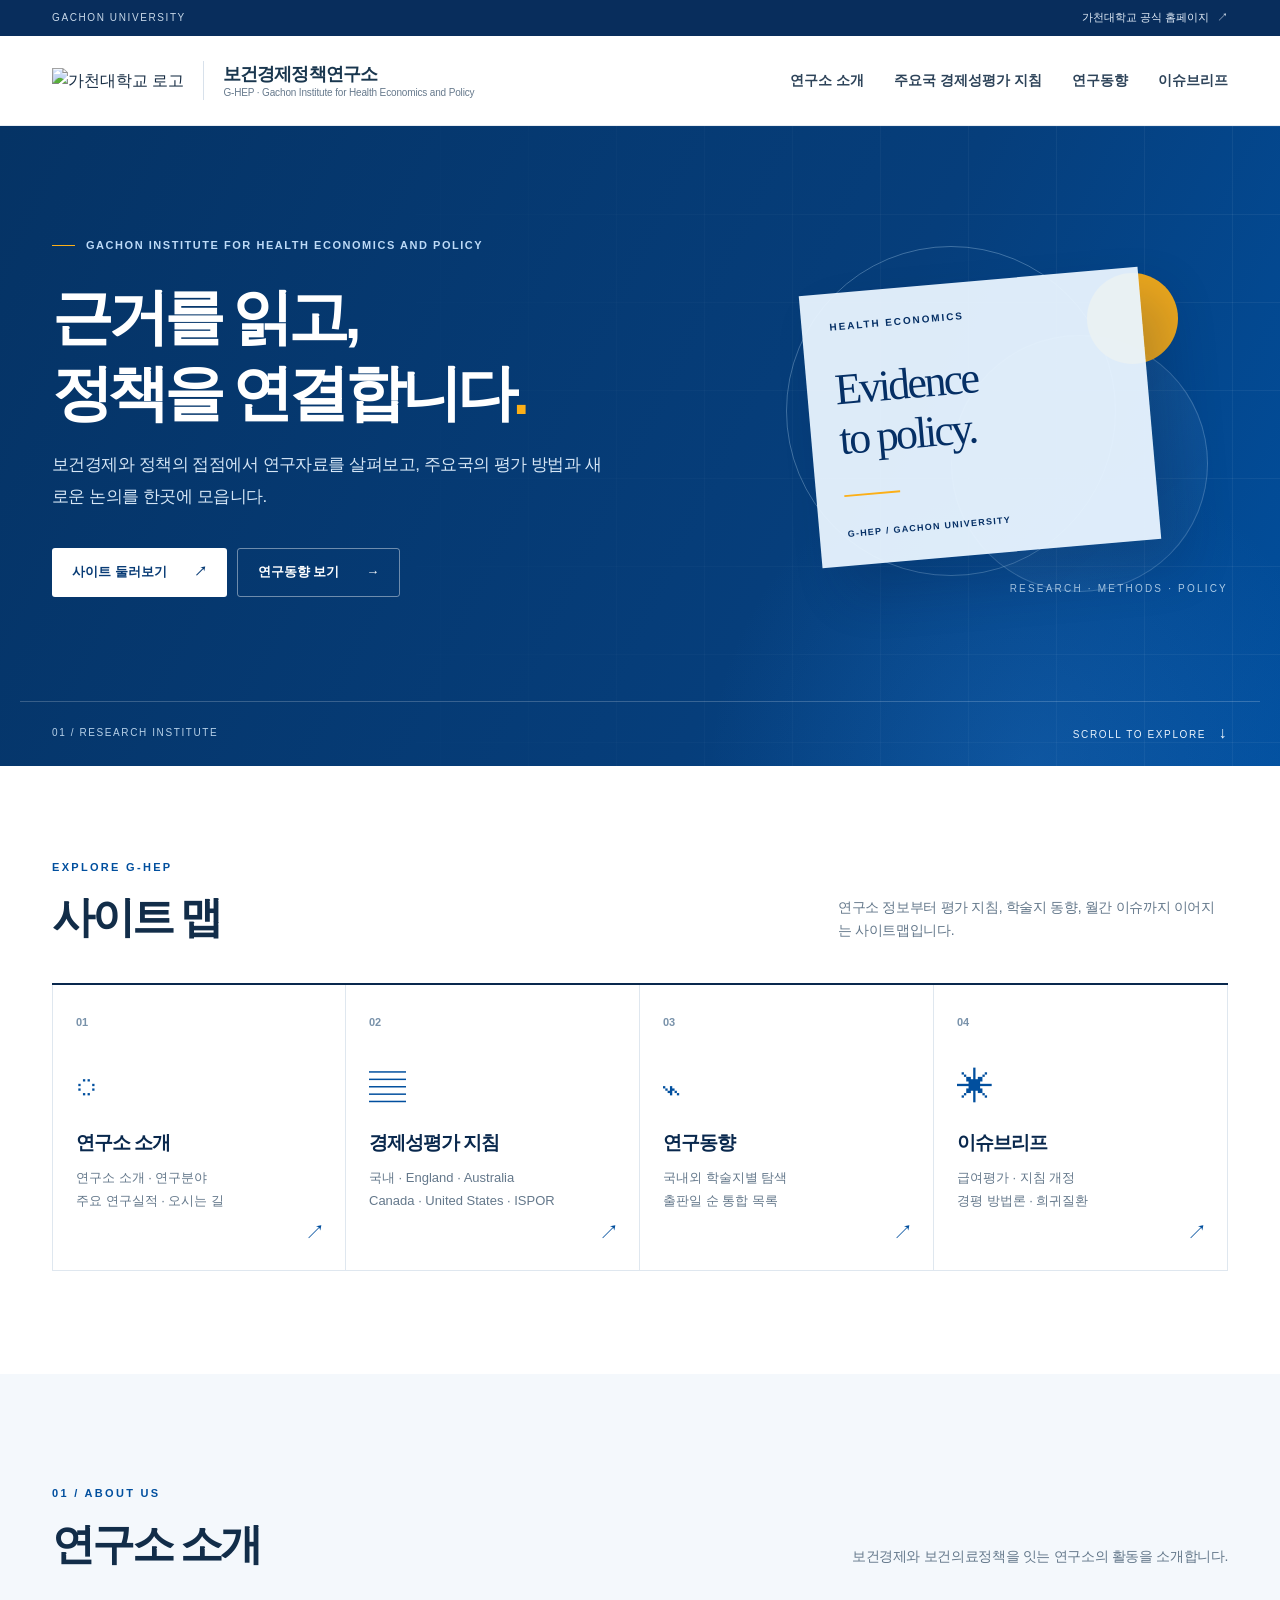
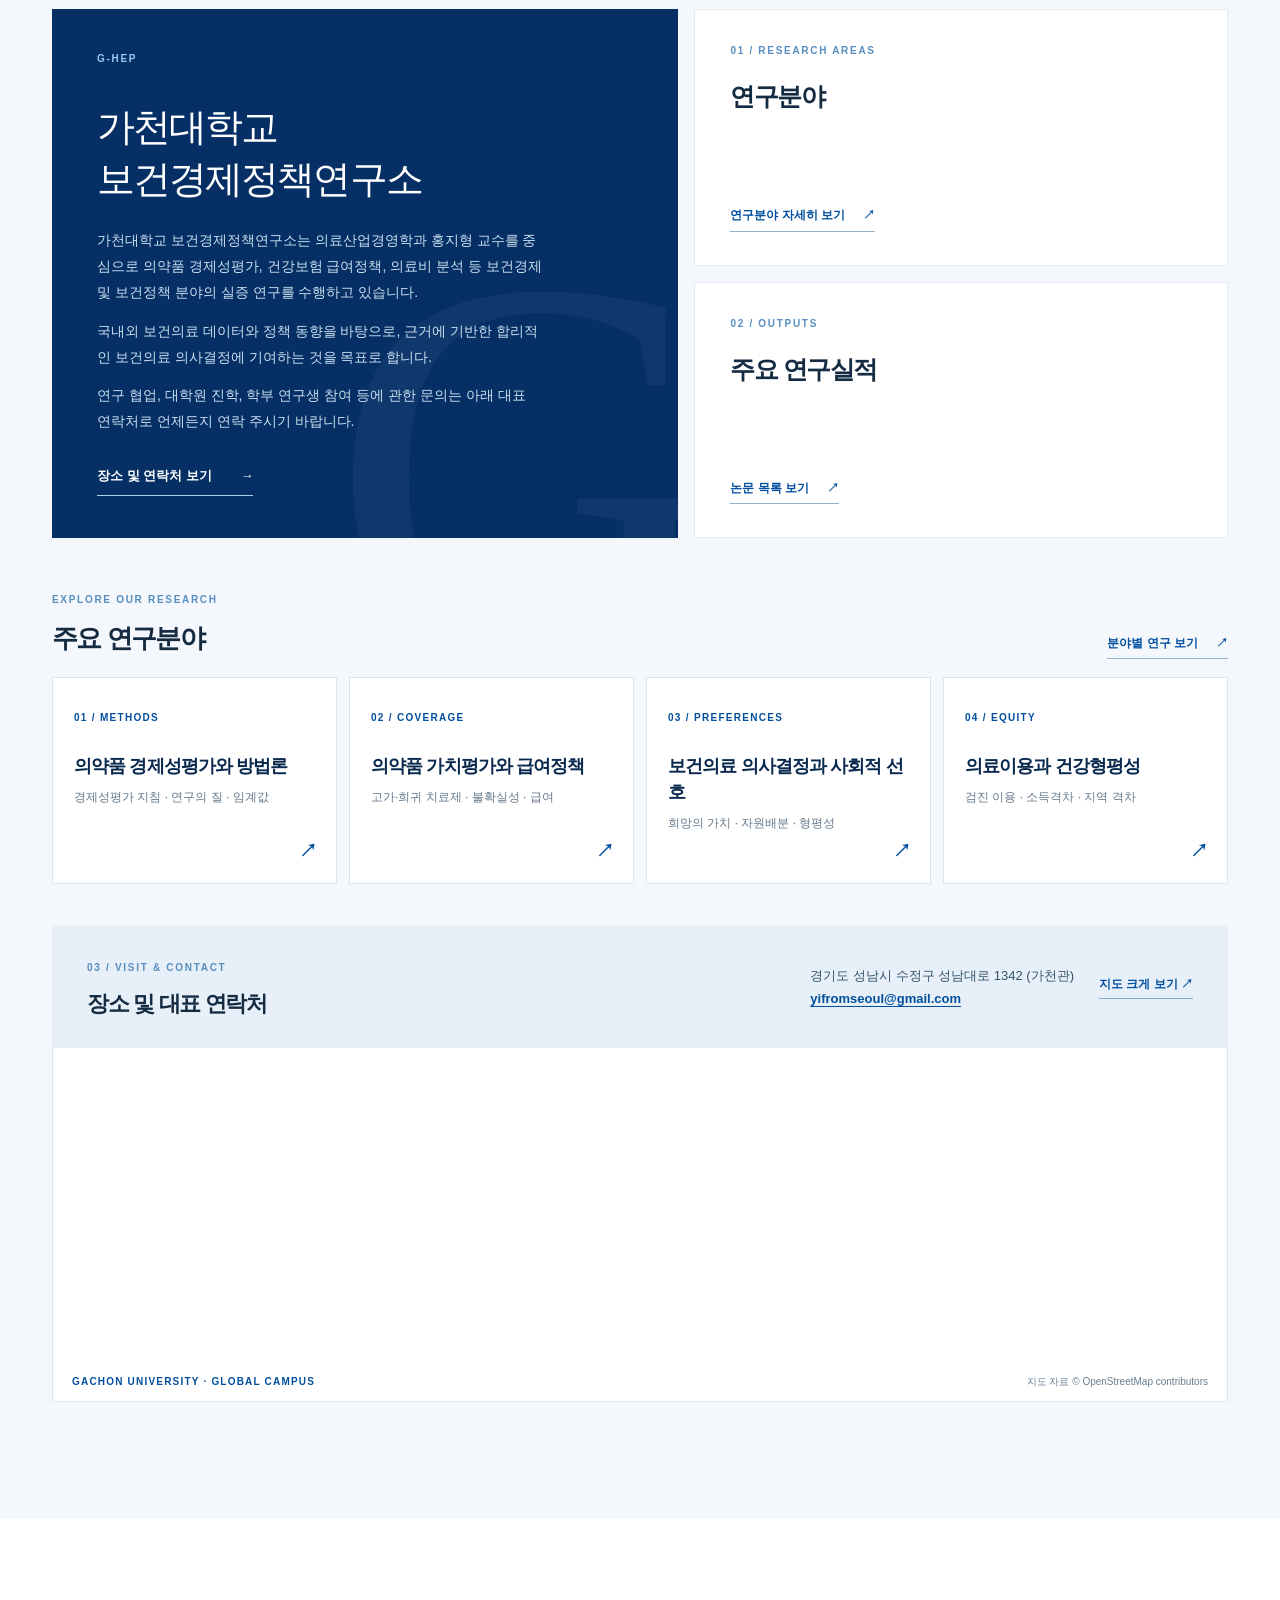
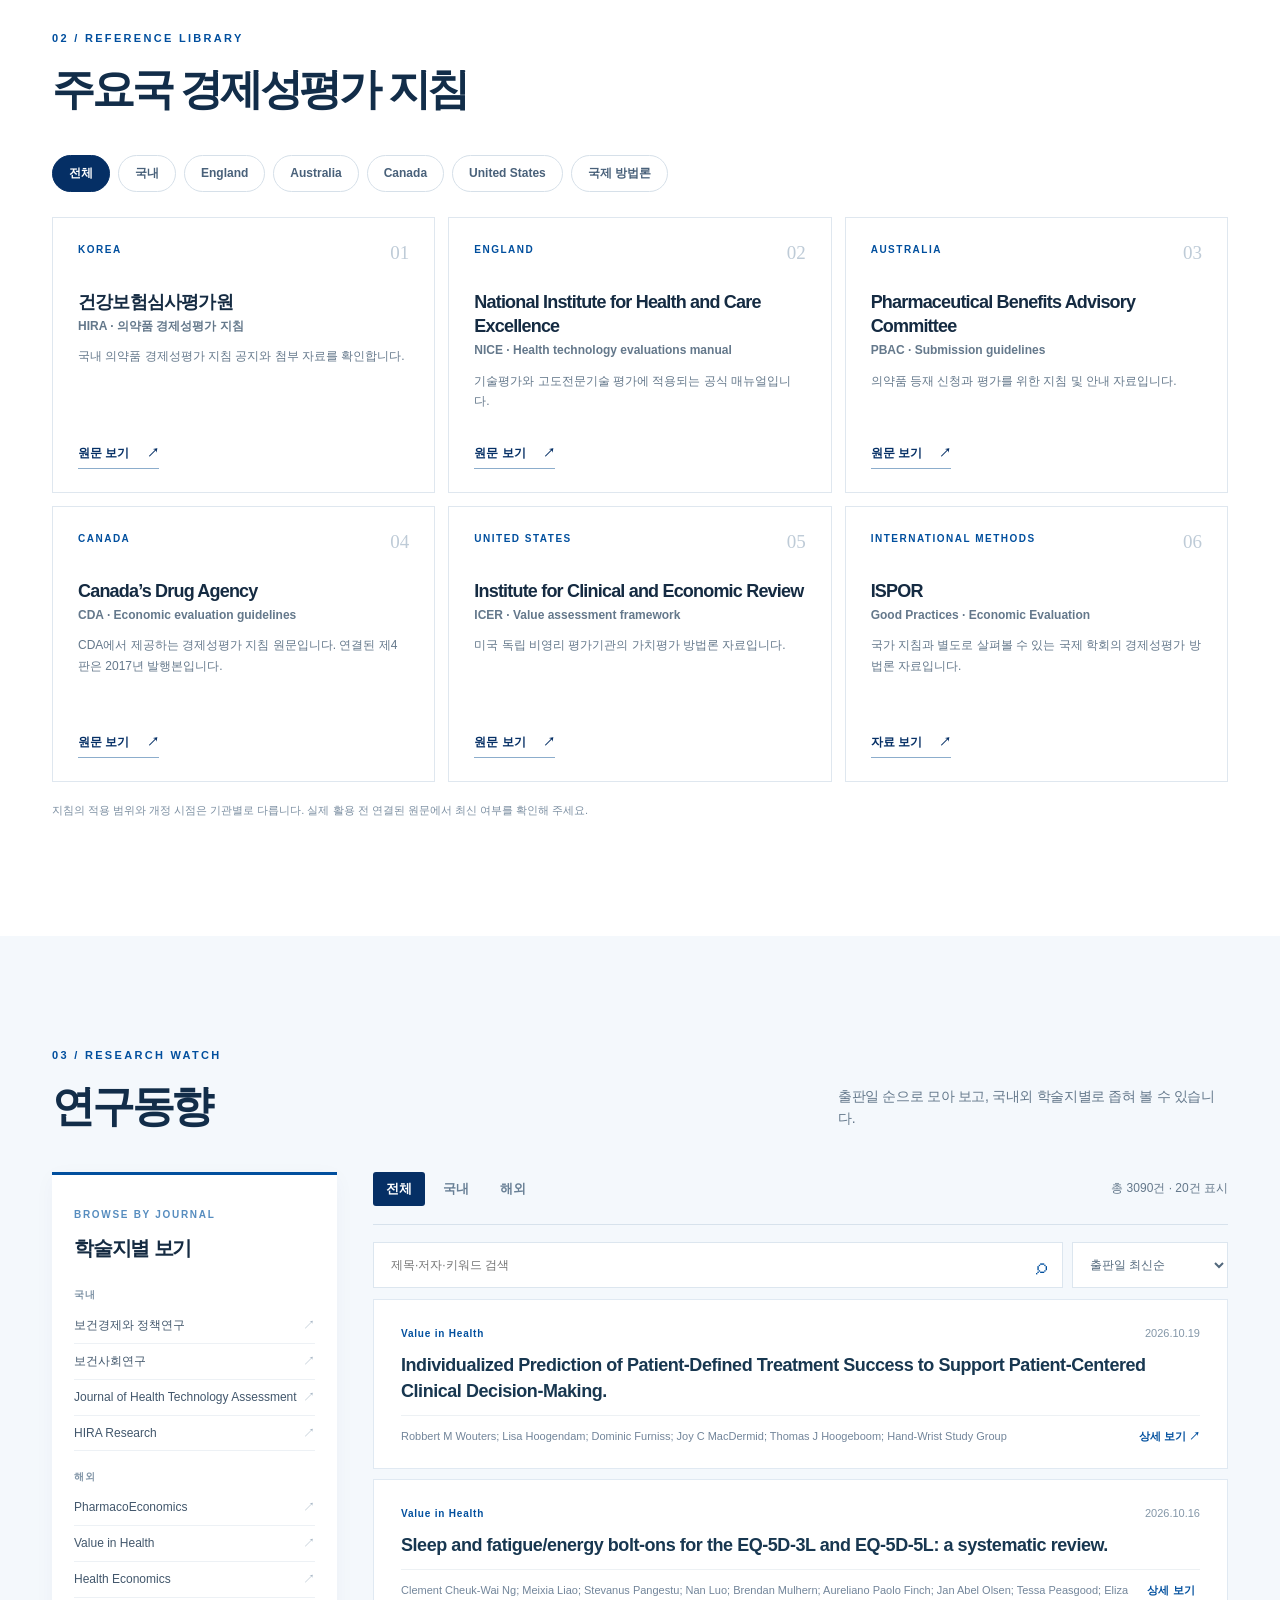
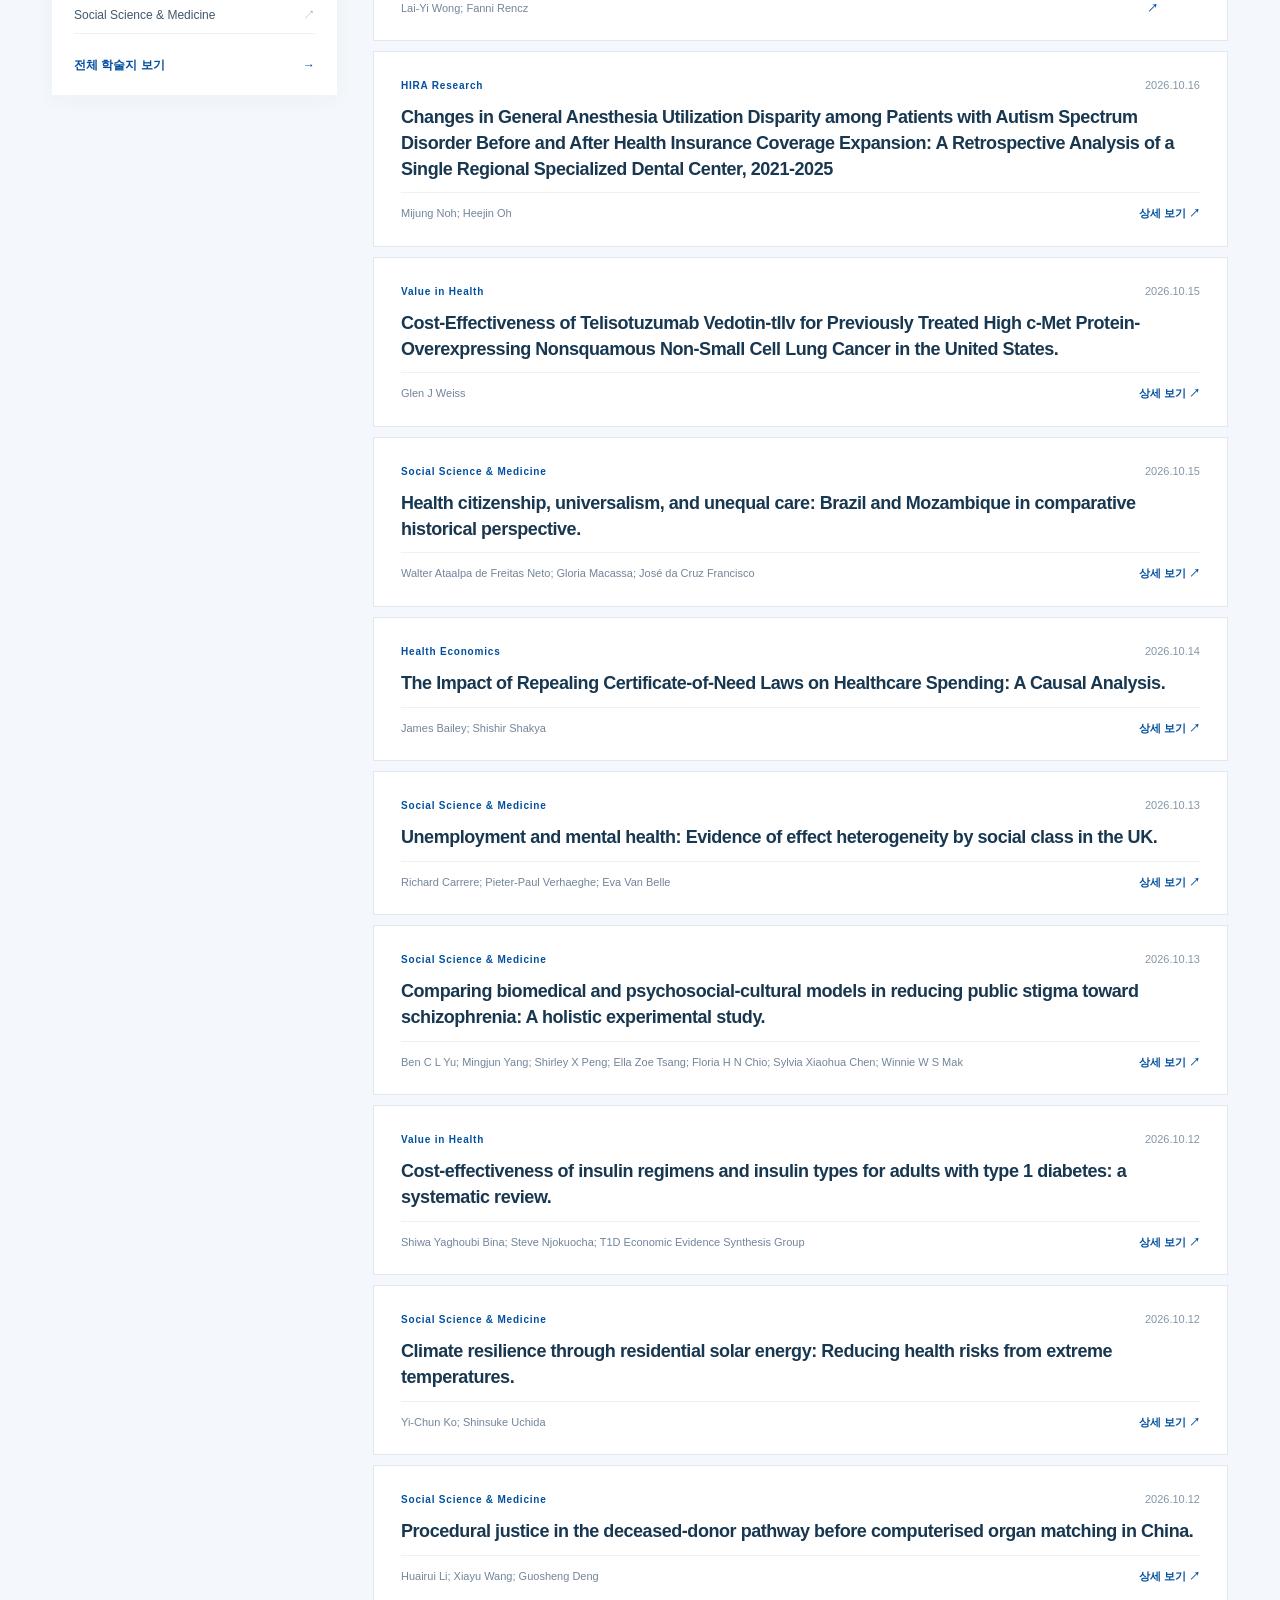
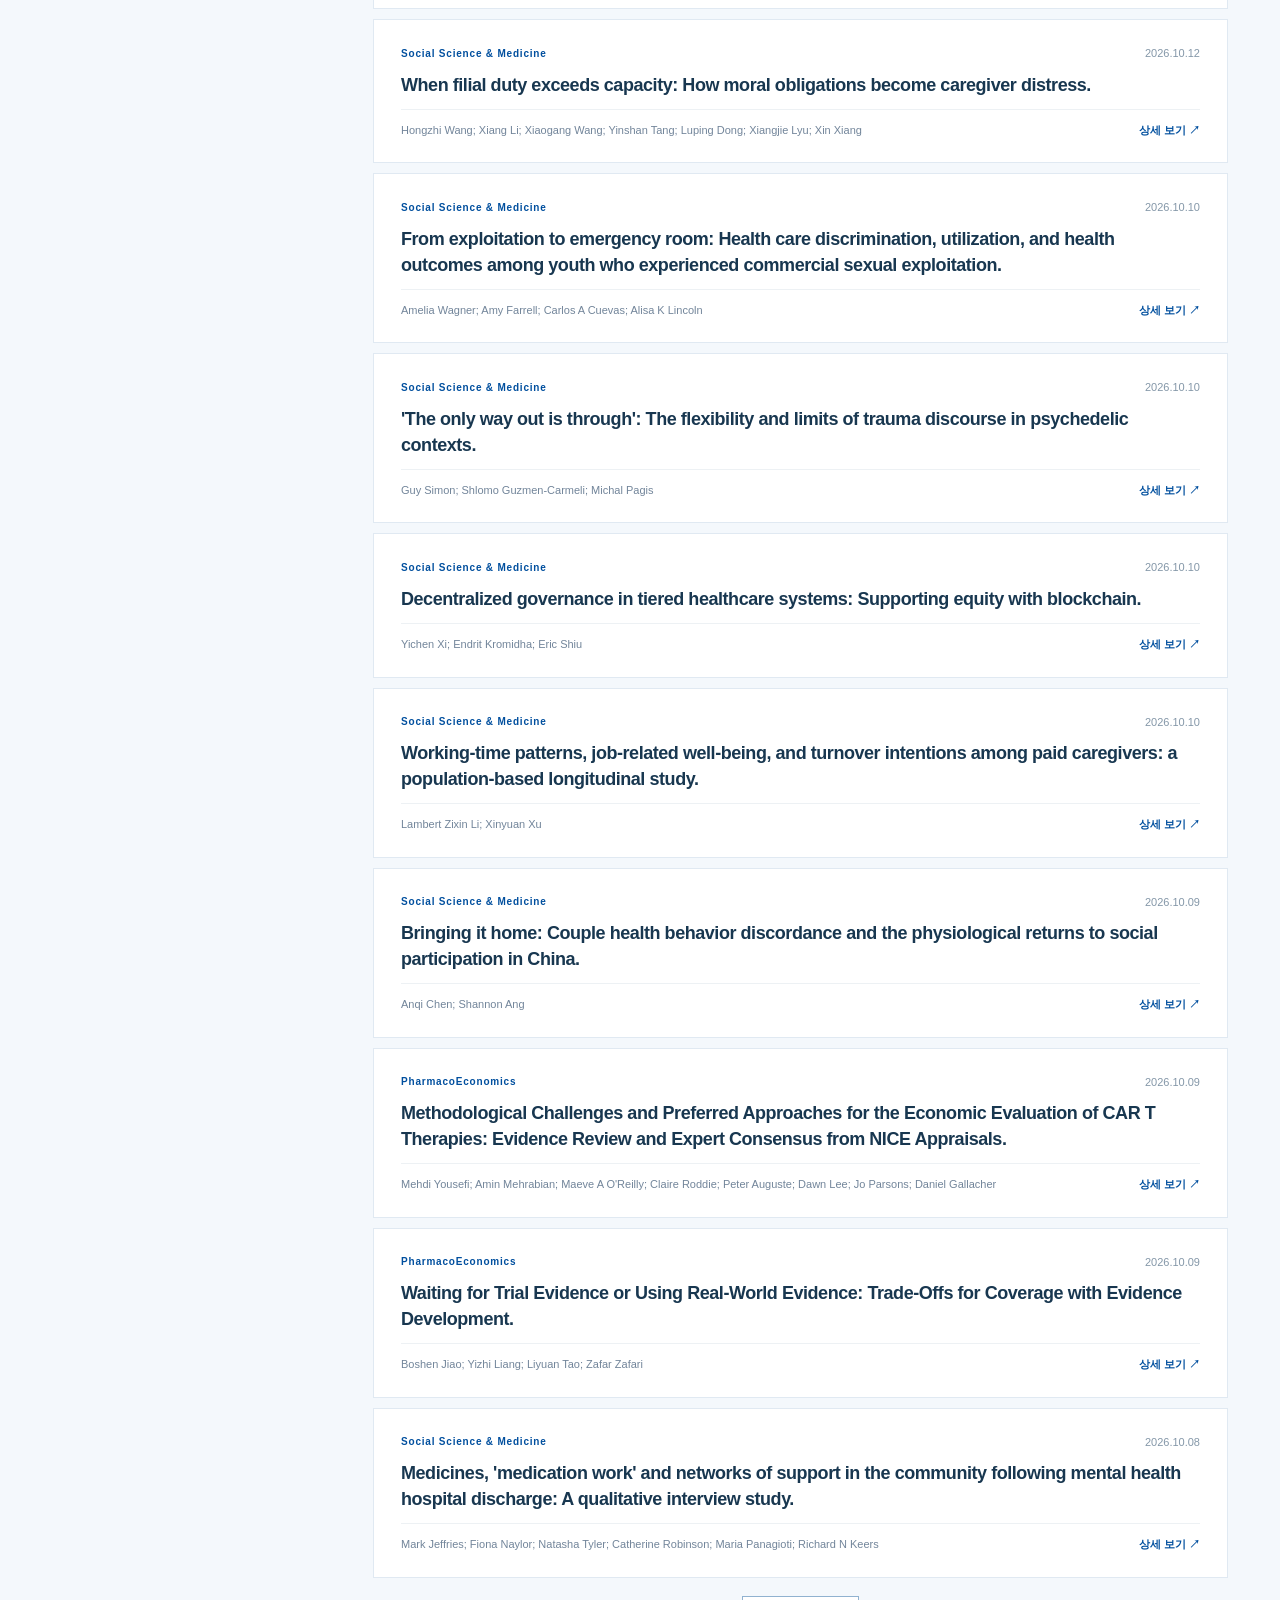
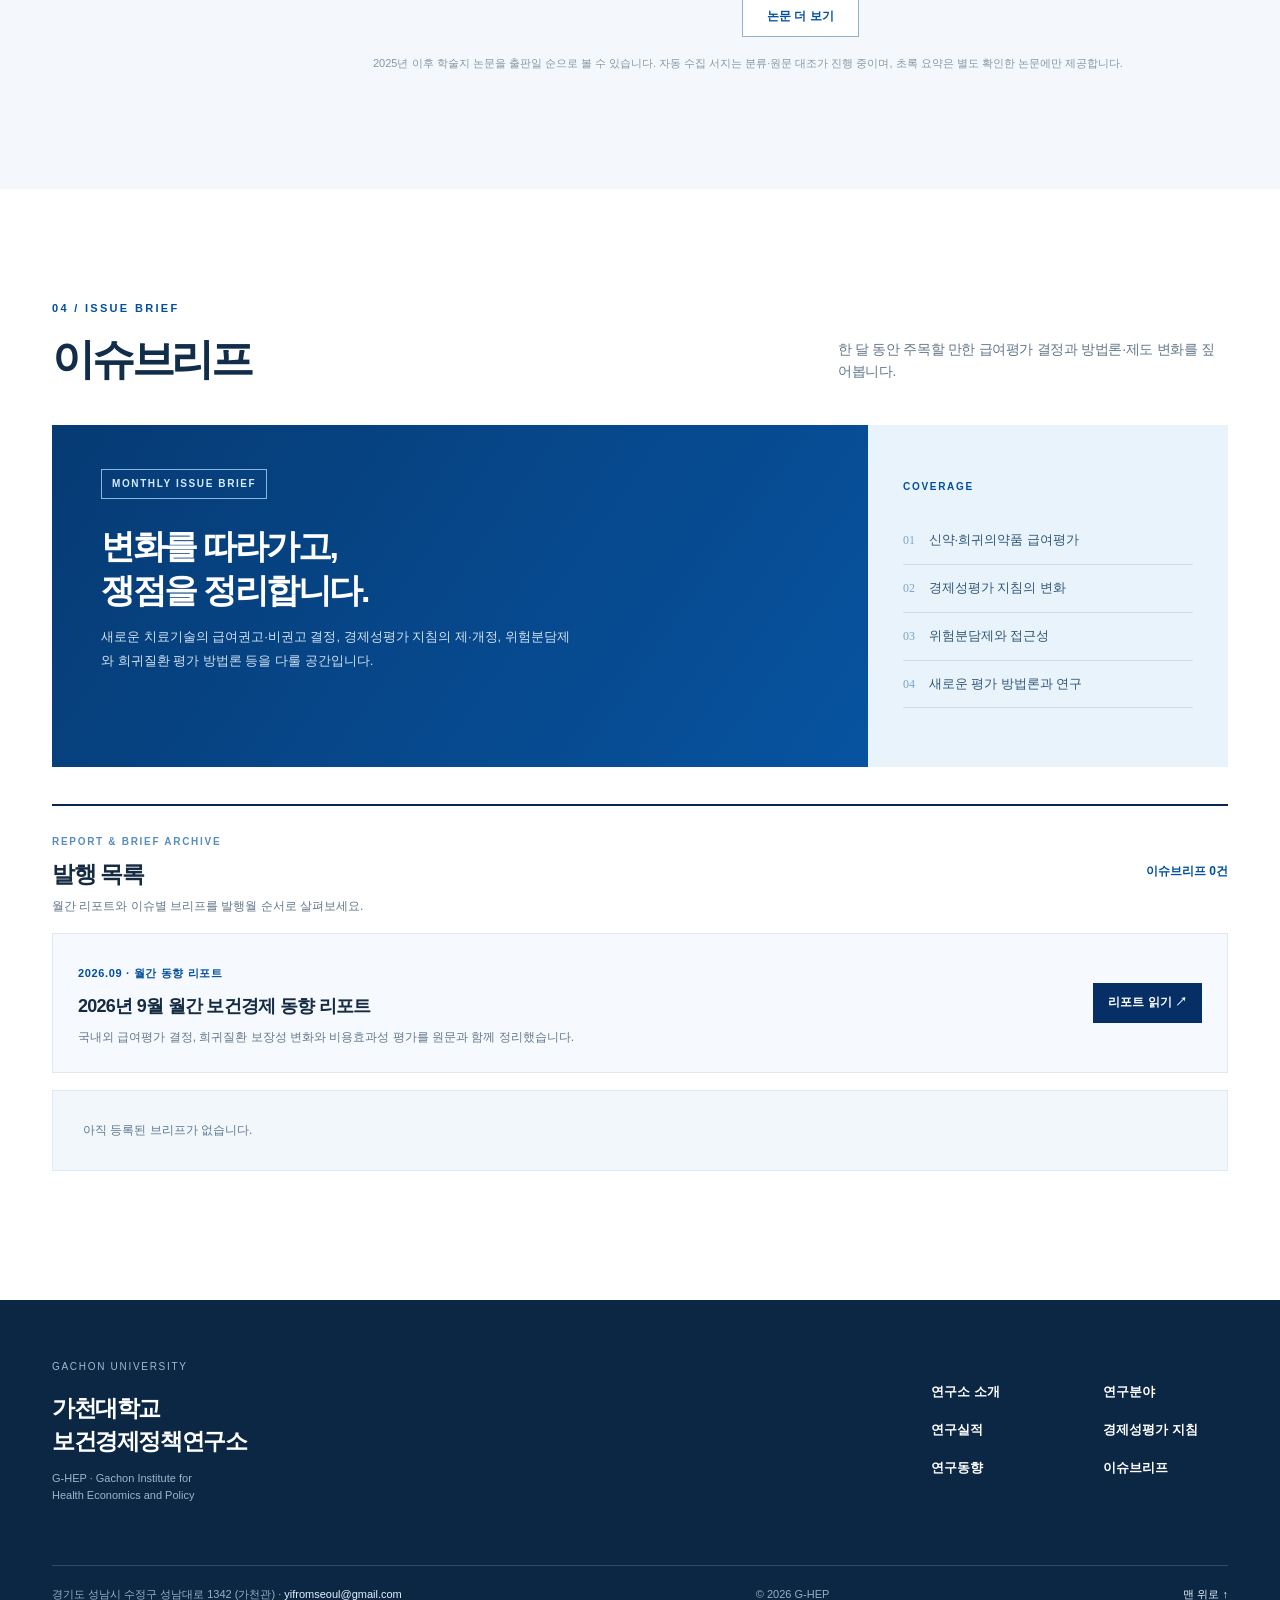
==== commit 5f26140c: "Add files via upload" ====
--- a/index.html
+++ b/index.html
@@ -11,14 +11,14 @@
 </head>
 <body>
   <a class="skip-link" href="#main">본문으로 바로가기</a>
-  <div class="university-bar">
+  <div class="university-bar" id="top">
     <div class="container university-inner">
       <span>GACHON UNIVERSITY</span>
       <a href="https://www.gachon.ac.kr/" target="_blank" rel="noopener noreferrer">가천대학교 공식 홈페이지 <span aria-hidden="true">↗</span></a>
     </div>
   </div>
 
-  <header class="site-header" id="top">
+  <header class="site-header">
     <div class="container header-inner">
       <a class="brand" href="#top" aria-label="G-HEP 첫 화면">
         <!-- Official Gachon University asset: https://www.gachon.ac.kr/pr/1459/subview.do -->
@@ -60,7 +60,7 @@
 
     <section class="explore section" id="explore" aria-labelledby="explore-title">
       <div class="container">
-        <div class="section-intro explore-heading"><div><p class="eyebrow">EXPLORE G-HEP</p><h2 id="explore-title">필요한 정보를 찾아보세요</h2></div><p>연구소 정보부터 평가 지침, 학술지 동향, 월간 이슈까지 이어지는 사이트맵입니다.</p></div>
+        <div class="section-intro explore-heading"><div><p class="eyebrow">EXPLORE G-HEP</p><h2 id="explore-title">사이트 맵</h2></div><p>연구소 정보부터 평가 지침, 학술지 동향, 월간 이슈까지 이어지는 사이트맵입니다.</p></div>
         <div class="explore-grid">
           <a href="#about" class="explore-card"><span class="explore-no">01</span><span class="explore-icon" aria-hidden="true">◌</span><h3>연구소 소개</h3><p>연구소 소개 · 연구분야<br>주요 연구실적 · 오시는 길</p><span class="card-arrow" aria-hidden="true">↗</span></a>
           <a href="#guidelines" class="explore-card"><span class="explore-no">02</span><span class="explore-icon" aria-hidden="true">▤</span><h3>경제성평가 지침</h3><p>국내 · England · Australia<br>Canada · United States · ISPOR</p><span class="card-arrow" aria-hidden="true">↗</span></a>
@@ -76,8 +76,8 @@
         <div class="about-grid">
           <article class="about-primary"><span class="panel-kicker">G-HEP</span><h3>가천대학교<br>보건경제정책연구소</h3><p>가천대학교 보건경제정책연구소는 의료산업경영학과 홍지형 교수를 중심으로 의약품 경제성평가, 건강보험 급여정책, 의료비 분석 등 보건경제 및 보건정책 분야의 실증 연구를 수행하고 있습니다.</p><p>국내외 보건의료 데이터와 정책 동향을 바탕으로, 근거에 기반한 합리적인 보건의료 의사결정에 기여하는 것을 목표로 합니다.</p><p>연구 협업, 대학원 진학, 학부 연구생 참여 등에 관한 문의는 아래 대표 연락처로 언제든지 연락 주시기 바랍니다.</p><a class="text-link" href="#contact">장소 및 연락처 보기 <span aria-hidden="true">→</span></a></article>
           <div class="about-stack">
-            <article class="about-panel"><span class="panel-index">01 / RESEARCH AREAS</span><h3>연구분야</h3><p>주요 논문을 바탕으로 네 가지 연구축을 소개합니다. 각 분야의 설명과 관련 실적을 별도 페이지에서 자세히 볼 수 있습니다.</p><a class="panel-link" href="./research-fields.html">연구분야 자세히 보기 <span aria-hidden="true">↗</span></a></article>
-            <article class="about-panel"><span class="panel-index">02 / OUTPUTS</span><h3>주요 연구실적</h3><p>홍지형·안소윤·이성현의 2022–2026년 선정 논문을 연도별로 정리했습니다. 저자, 제목, 학술지와 DOI를 확인할 수 있습니다.</p><a class="panel-link" href="./research-achievements.html">논문 목록 보기 <span aria-hidden="true">↗</span></a></article>
+            <article class="about-panel"><span class="panel-index">01 / RESEARCH AREAS</span><h3>연구분야</h3><a class="panel-link" href="./research-fields.html">연구분야 자세히 보기 <span aria-hidden="true">↗</span></a></article>
+            <article class="about-panel"><span class="panel-index">02 / OUTPUTS</span><h3>주요 연구실적</h3><a class="panel-link" href="./research-achievements.html">논문 목록 보기 <span aria-hidden="true">↗</span></a></article>
           </div>
         </div>
         <div class="field-preview-heading"><div><span class="panel-index">EXPLORE OUR RESEARCH</span><h3>주요 연구분야</h3></div><a class="panel-link" href="./research-fields.html">분야별 연구 보기 <span aria-hidden="true">↗</span></a></div>
@@ -88,13 +88,13 @@
           <a href="./research-fields.html#equity" class="field-preview"><span>04 / EQUITY</span><h4>의료이용과 건강형평성</h4><p>검진 이용 · 소득격차 · 지역 격차</p><b aria-hidden="true">↗</b></a>
         </div>
         <div class="contact-strip" id="contact"><div><span class="panel-index">03 / VISIT & CONTACT</span><h3>장소 및 대표 연락처</h3></div><address>경기도 성남시 수정구 성남대로 1342 (가천관)<br><a href="mailto:yifromseoul@gmail.com">yifromseoul@gmail.com</a></address><a class="contact-map-link" href="https://www.openstreetmap.org/?mlat=37.45041&amp;mlon=127.12973#map=17/37.45041/127.12973" target="_blank" rel="noopener noreferrer">지도 크게 보기 ↗</a></div>
-        <div class="contact-map"><iframe title="가천대학교 가천관 위치 지도" src="https://www.openstreetmap.org/export/embed.html?bbox=127.1266%2C37.4486%2C127.1328%2C37.4523&amp;layer=mapnik&amp;marker=37.45041%2C127.12973" loading="lazy" referrerpolicy="no-referrer-when-downgrade"></iframe><div><span>GACHON UNIVERSITY · GLOBAL CAMPUS</span><p>가천관 위치를 표시한 지도입니다. 지도 서비스가 보이지 않아도 위 주소와 링크로 위치를 확인할 수 있습니다.</p><small>지도 자료 © OpenStreetMap contributors</small></div></div>
+        <div class="contact-map"><iframe title="가천대학교 가천관 위치 지도" src="https://www.openstreetmap.org/export/embed.html?bbox=127.1266%2C37.4486%2C127.1328%2C37.4523&amp;layer=mapnik&amp;marker=37.45041%2C127.12973" loading="lazy" referrerpolicy="no-referrer-when-downgrade"></iframe><div><span>GACHON UNIVERSITY · GLOBAL CAMPUS</span><small>지도 자료 © OpenStreetMap contributors</small></div></div>
       </div>
     </section>
 
     <section class="guidelines section" id="guidelines" aria-labelledby="guidelines-title">
       <div class="container">
-        <div class="section-heading"><div><p class="eyebrow">02 / REFERENCE LIBRARY</p><h2 id="guidelines-title">주요국 경제성평가 지침</h2></div><p>국가별 평가기관 자료와 국제 방법론 자료의 원문으로 연결합니다.</p></div>
+        <div class="section-heading"><div><p class="eyebrow">02 / REFERENCE LIBRARY</p><h2 id="guidelines-title">주요국 경제성평가 지침</h2></div></div>
         <div class="guideline-tabs" role="group" aria-label="지침 분류">
           <button class="filter-pill active" type="button" data-guideline="all" aria-pressed="true">전체</button>
           <button class="filter-pill" type="button" data-guideline="korea" aria-pressed="false">국내</button>
@@ -149,7 +149,7 @@
         <div class="section-heading"><div><p class="eyebrow">04 / ISSUE BRIEF</p><h2 id="briefs-title">이슈브리프</h2></div><p>한 달 동안 주목할 만한 급여평가 결정과 방법론·제도 변화를 짚어봅니다.</p></div>
         <div class="brief-feature"><div class="brief-feature-main"><span class="issue-badge">MONTHLY ISSUE BRIEF</span><h3>변화를 따라가고,<br>쟁점을 정리합니다.</h3><p>새로운 치료기술의 급여권고·비권고 결정, 경제성평가 지침의 제·개정, 위험분담제와 희귀질환 평가 방법론 등을 다룰 공간입니다.</p></div><div class="brief-feature-side"><span class="issue-side-label">COVERAGE</span><ol><li><span>01</span> 신약·희귀의약품 급여평가</li><li><span>02</span> 경제성평가 지침의 변화</li><li><span>03</span> 위험분담제와 접근성</li><li><span>04</span> 새로운 평가 방법론과 연구</li></ol></div></div>
         <div class="brief-bottom"><div><span class="panel-index">REPORT &amp; BRIEF ARCHIVE</span><h3>발행 목록</h3><p>월간 리포트와 이슈별 브리프를 발행월 순서로 살펴보세요.</p></div><span class="brief-count" id="brief-count" aria-live="polite">브리프 목록 불러오는 중</span></div>
-        <article class="report-list-card"><div><span class="report-date">2026.09 · 월간 동향 리포트 · 검토용 예시</span><h4>2026년 9월 월간 보건경제 동향 리포트</h4><p>국내외 급여평가 결정, 희귀질환 보장성 변화와 비용효과성 평가를 원문과 함께 정리했습니다.</p></div><a href="./reports/2026-09.html" aria-label="2026년 9월 월간 보건경제 동향 리포트 읽기">리포트 읽기 ↗</a></article>
+        <article class="report-list-card"><div><span class="report-date">2026.09 · 월간 동향 리포트</span><h4>2026년 9월 월간 보건경제 동향 리포트</h4><p>국내외 급여평가 결정, 희귀질환 보장성 변화와 비용효과성 평가를 원문과 함께 정리했습니다.</p></div><a href="./reports/2026-09.html" aria-label="2026년 9월 월간 보건경제 동향 리포트 읽기">리포트 읽기 ↗</a></article>
         <div class="brief-list" id="brief-list" aria-live="polite"></div>
       </div>
     </section>
@@ -157,7 +157,7 @@
 
   <footer class="site-footer"><div class="container footer-inner"><div class="footer-top"><div><p class="footer-kicker">GACHON UNIVERSITY</p><strong>가천대학교<br>보건경제정책연구소</strong><p>G-HEP · Gachon Institute for<br>Health Economics and Policy</p></div><nav aria-label="하단 사이트맵"><a href="#about">연구소 소개</a><a href="./research-fields.html">연구분야</a><a href="./research-achievements.html">연구실적</a><a href="#guidelines">경제성평가 지침</a><a href="#trends">연구동향</a><a href="#briefs">이슈브리프</a></nav></div><div class="footer-bottom"><span>경기도 성남시 수정구 성남대로 1342 (가천관) · <a href="mailto:yifromseoul@gmail.com">yifromseoul@gmail.com</a></span><span>© 2026 G-HEP</span><a href="#top">맨 위로 ↑</a></div></div></footer>
 
-  <dialog class="article-dialog" id="article-dialog" aria-labelledby="dialog-title"><div class="dialog-shell"><button class="dialog-close" id="dialog-close" type="button" aria-label="상세 보기 닫기">×</button><div class="dialog-content"><span class="dialog-label">RESEARCH DETAIL</span><p class="dialog-journal" id="dialog-journal"></p><p class="dialog-review-status" id="dialog-review-status" hidden>온라인 선공개 서지 · 논문 유형 검토 중</p><h2 id="dialog-title"></h2><dl class="article-meta"><div><dt>저자</dt><dd id="dialog-authors"></dd></div><div><dt>출판일</dt><dd id="dialog-published"></dd></div><div><dt>DOI</dt><dd id="dialog-doi"></dd></div></dl><h3>Abstract · 초록 요약</h3><p class="dialog-abstract" id="dialog-abstract"></p><a class="abstract-source-link" id="dialog-abstract-source" href="#" target="_blank" rel="noopener noreferrer" hidden>원문 초록 보기 ↗</a><a class="button button-primary" id="dialog-source" href="#" target="_blank" rel="noopener noreferrer">논문 원문 보기 <span aria-hidden="true">↗</span></a></div></div></dialog>
+  <dialog class="article-dialog" id="article-dialog" aria-labelledby="dialog-title"><div class="dialog-shell"><button class="dialog-close" id="dialog-close" type="button" aria-label="상세 보기 닫기">×</button><div class="dialog-content"><span class="dialog-label">RESEARCH DETAIL</span><p class="dialog-journal" id="dialog-journal"></p><p class="dialog-review-status" id="dialog-review-status" hidden>온라인 선공개 서지 · 논문 유형 검토 중</p><h2 id="dialog-title"></h2><dl class="article-meta"><div><dt>저자</dt><dd id="dialog-authors"></dd></div><div><dt>출판일</dt><dd id="dialog-published"></dd></div><div><dt>DOI</dt><dd id="dialog-doi"></dd></div></dl><h3 id="dialog-abstract-heading">Abstract · 초록 요약</h3><p class="dialog-abstract" id="dialog-abstract"></p><a class="abstract-source-link" id="dialog-abstract-source" href="#" target="_blank" rel="noopener noreferrer" hidden>원문 초록 보기 ↗</a><a class="button button-primary" id="dialog-source" href="#" target="_blank" rel="noopener noreferrer">논문 원문 보기 <span aria-hidden="true">↗</span></a></div></div></dialog>
   <dialog class="article-dialog" id="brief-dialog" aria-labelledby="brief-dialog-title"><div class="dialog-shell"><button class="dialog-close" id="brief-dialog-close" type="button" aria-label="이슈브리프 닫기">×</button><div class="dialog-content"><span class="dialog-label">G-HEP ISSUE BRIEF</span><p class="dialog-journal" id="brief-dialog-meta"></p><h2 id="brief-dialog-title"></h2><p class="dialog-abstract" id="brief-dialog-summary"></p><div id="brief-dialog-sections" class="brief-dialog-sections"></div><div id="brief-dialog-sources" class="brief-dialog-sources"></div></div></div></dialog>
 </body>
 </html>
--- a/assets/styles.css
+++ b/assets/styles.css
@@ -26,10 +26,12 @@
 .panel-link{display:inline-flex;align-items:center;gap:18px;color:var(--blue);font-size:12px;font-weight:800;margin-top:14px;border-bottom:1px solid #91b4d2;padding-bottom:5px}
 .report-list-card{display:flex;align-items:center;justify-content:space-between;gap:25px;border:1px solid var(--line);padding:25px;background:#f6fafe;margin-top:17px}.report-list-card .report-date{font-size:11px;color:var(--blue);font-weight:800;letter-spacing:.06em}.report-list-card h4{font-size:18px;letter-spacing:-.04em;margin:7px 0}.report-list-card p{font-size:12px;color:var(--muted);margin:0}.report-list-card a{white-space:nowrap;color:white;background:var(--deep);padding:10px 15px;font-size:12px;font-weight:800;text-decoration:none}
 @media(max-width:620px){.report-list-card{display:block;padding:21px}.report-list-card a{display:inline-block;margin-top:15px}}
-.about-primary h3{margin-top:35px}.about-primary p{margin:0 0 13px}.about-primary .text-link{margin-top:18px}.about-panel{display:flex;flex-direction:column}.about-panel .panel-link{align-self:flex-start;margin-top:auto;padding-top:14px}
+.about-primary h3{margin-top:35px}.about-primary p{margin:0 0 13px}.about-primary .text-link{margin-top:18px}.about-panel{display:flex;flex-direction:column}.about-panel h3{font-size:25px}.about-panel .panel-link{align-self:flex-start;margin-top:auto;padding-top:14px}
 .field-preview-heading{display:flex;justify-content:space-between;align-items:end;gap:20px;margin:47px 0 18px}.field-preview-heading h3{font-size:26px;letter-spacing:-.06em;margin:7px 0 0}.field-preview-heading .panel-link{margin:0}.field-preview-grid{display:grid;grid-template-columns:repeat(4,minmax(0,1fr));gap:12px}.field-preview{position:relative;min-height:207px;padding:25px 21px;background:white;border:1px solid #d9e5ef;transition:transform .2s,border-color .2s,box-shadow .2s}.field-preview:hover{transform:translateY(-3px);border-color:#87b1d7;box-shadow:0 12px 28px rgba(18,63,104,.08)}.field-preview span{font-size:10px;letter-spacing:.13em;color:var(--blue);font-weight:800}.field-preview h4{font-size:18px;line-height:1.46;letter-spacing:-.05em;margin:24px 0 9px;color:var(--navy)}.field-preview p{font-size:12px;line-height:1.65;color:var(--muted);margin:0;padding-right:8px}.field-preview b{position:absolute;right:19px;bottom:17px;color:var(--blue);font-size:18px}
 .contact-strip{margin-top:42px;flex-wrap:wrap}.contact-strip address{font-style:normal;font-size:13px;line-height:1.8;color:#35536c;margin-left:auto;overflow-wrap:anywhere}.contact-strip address a{color:var(--blue);font-weight:800;text-decoration:underline;text-underline-offset:3px}.contact-map-link{font-size:12px;color:var(--blue);font-weight:800;white-space:nowrap;border-bottom:1px solid #83aacf;padding-bottom:4px}.contact-map{display:grid;grid-template-columns:minmax(0,1.65fr) minmax(230px,.75fr);background:#fff;border:1px solid #dbe6ef;border-top:0;min-height:283px}.contact-map iframe{border:0;width:100%;height:283px}.contact-map>div{padding:33px 31px;align-self:center}.contact-map span{font-size:10px;letter-spacing:.12em;color:var(--blue);font-weight:800}.contact-map p{font-size:13px;line-height:1.75;color:#425e78;margin:17px 0}.contact-map small{font-size:10px;color:#667e93}
 .trend-more{display:block;margin:18px auto 0;padding:10px 24px;border:1px solid #91b2d0;background:white;color:var(--blue);font-size:12px;font-weight:800}.trend-more:hover{background:#e7f0f8}.trend-more[hidden]{display:none}
 @media(max-width:1000px){.field-preview-grid{grid-template-columns:repeat(2,minmax(0,1fr))}.field-preview{min-height:178px}}
 @media(max-width:850px){.contact-strip address{margin-left:0}.contact-map{grid-template-columns:1fr 230px}}
 @media(max-width:620px){.about-primary h3{margin-top:28px}.field-preview-heading{align-items:start;margin-top:36px}.field-preview-heading h3{font-size:23px}.field-preview-heading .panel-link{margin-top:5px}.field-preview-grid{grid-template-columns:1fr}.field-preview{min-height:147px;padding:18px 20px}.field-preview h4{margin:14px 0 6px;font-size:17px}.contact-strip{margin-top:28px}.contact-strip address{margin:13px 0}.contact-map-link{display:inline-block}.contact-map{display:block}.contact-map iframe{height:275px}.contact-map>div{padding:20px 23px}.footer-bottom{grid-template-columns:1fr auto}.footer-bottom span:first-child{grid-column:1/-1}}
+.contact-map{display:block;min-height:0}.contact-map iframe{display:block;height:315px}.contact-map>div{display:flex;align-items:center;justify-content:space-between;gap:12px;padding:11px 19px}.contact-map small{text-align:right}
+@media(max-width:620px){.contact-map iframe{height:275px}.contact-map>div{padding:13px 18px}}
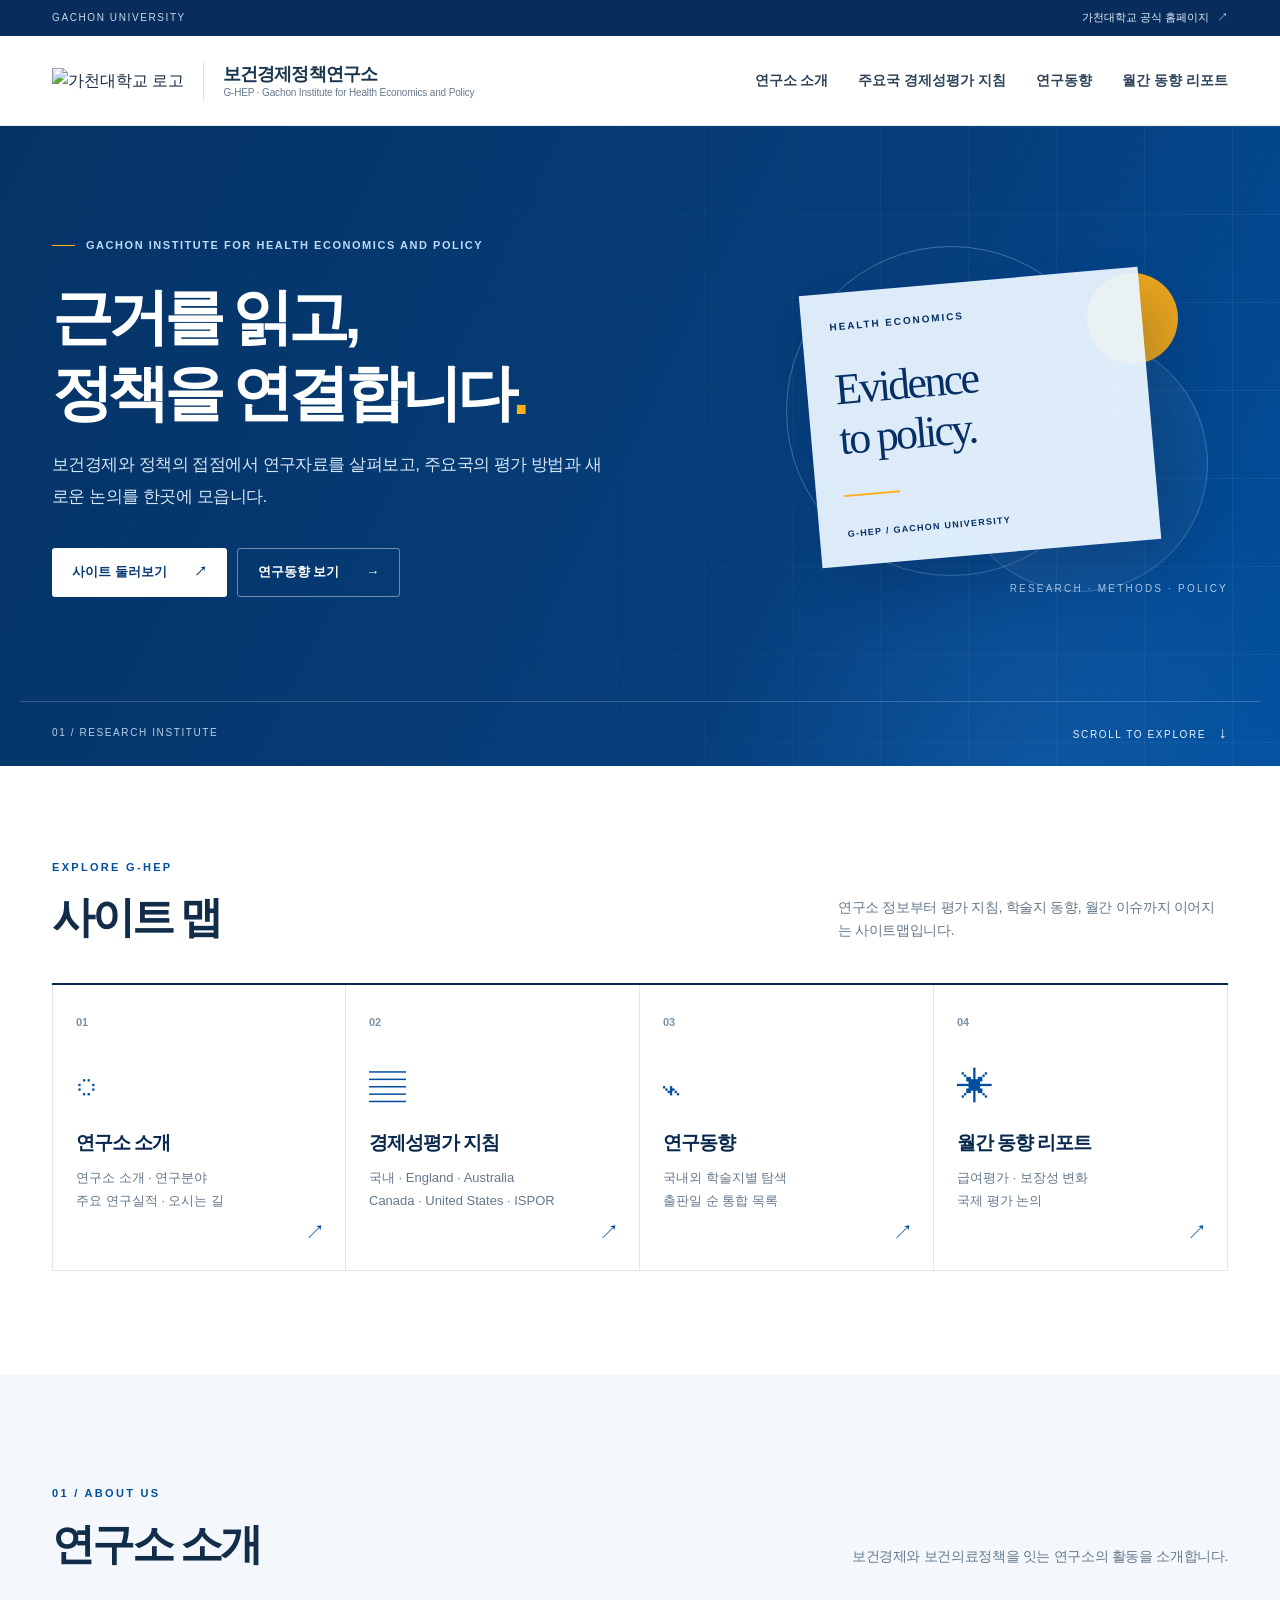
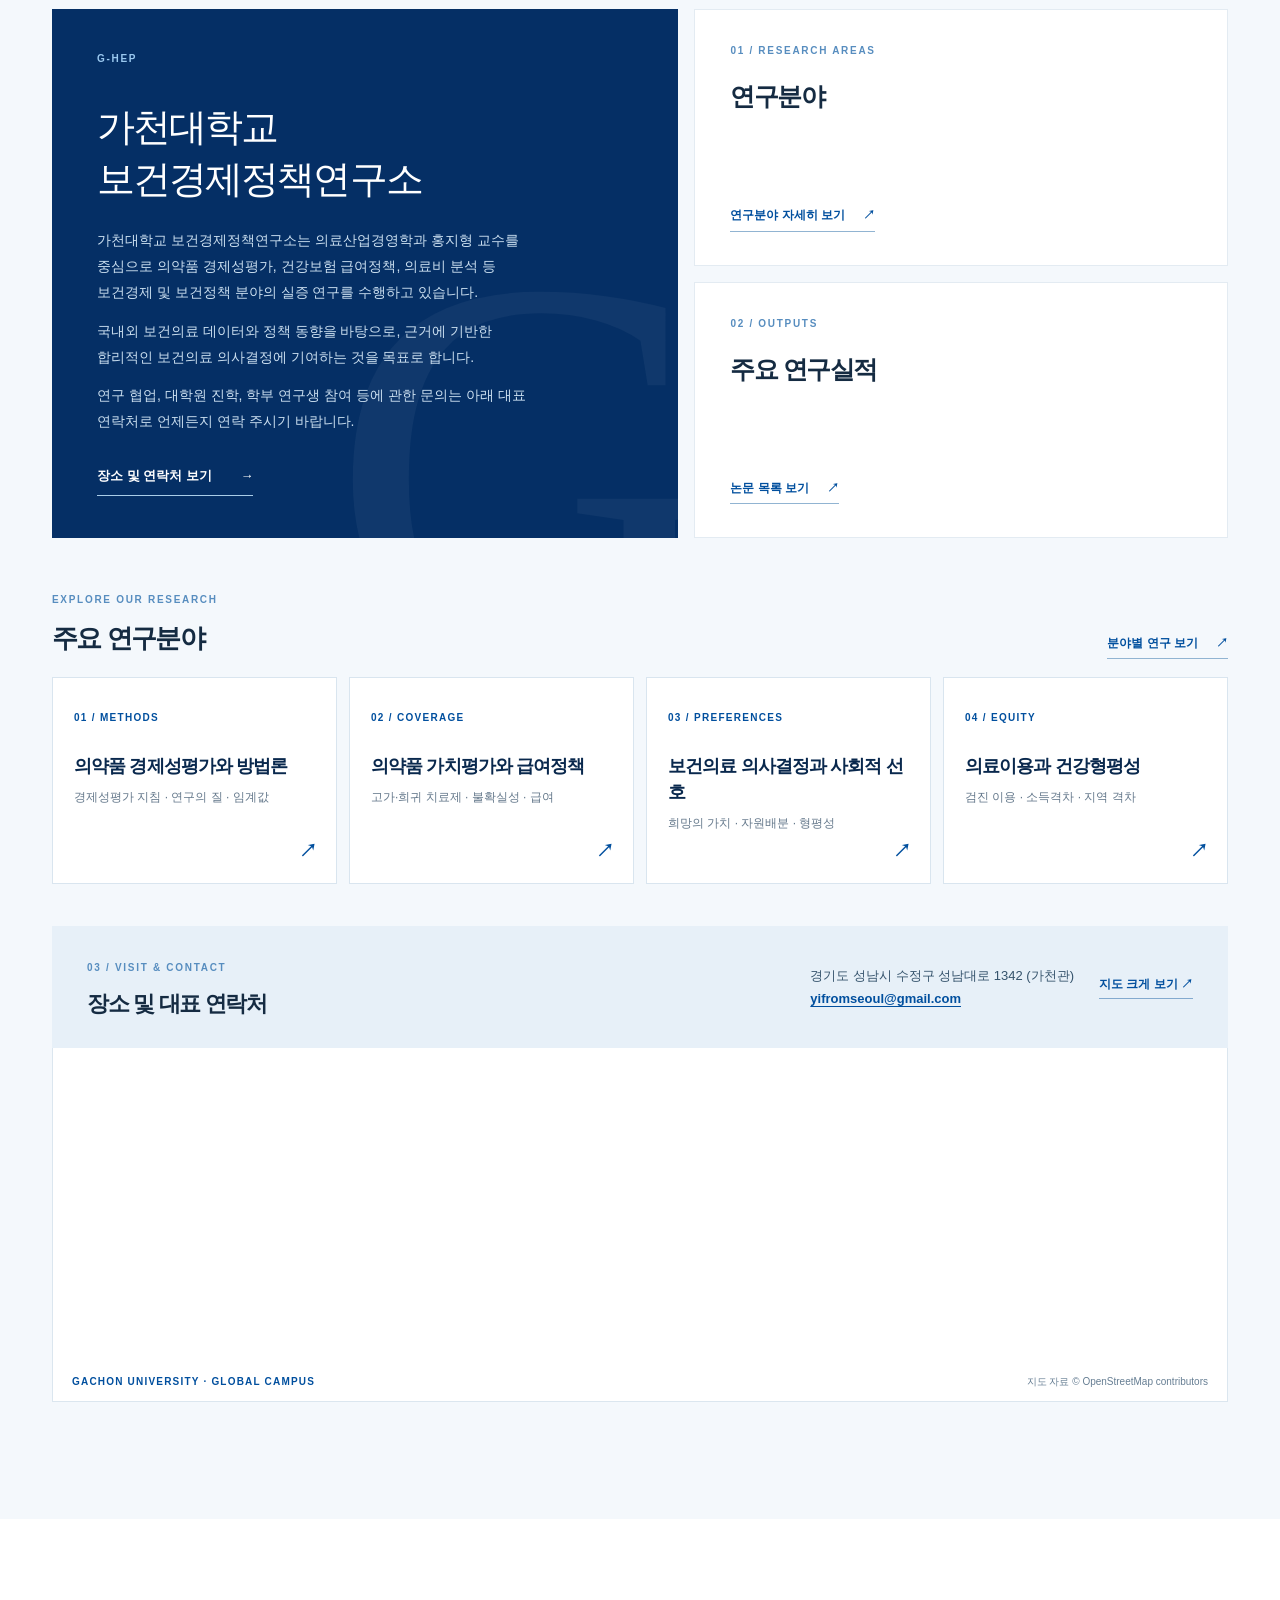
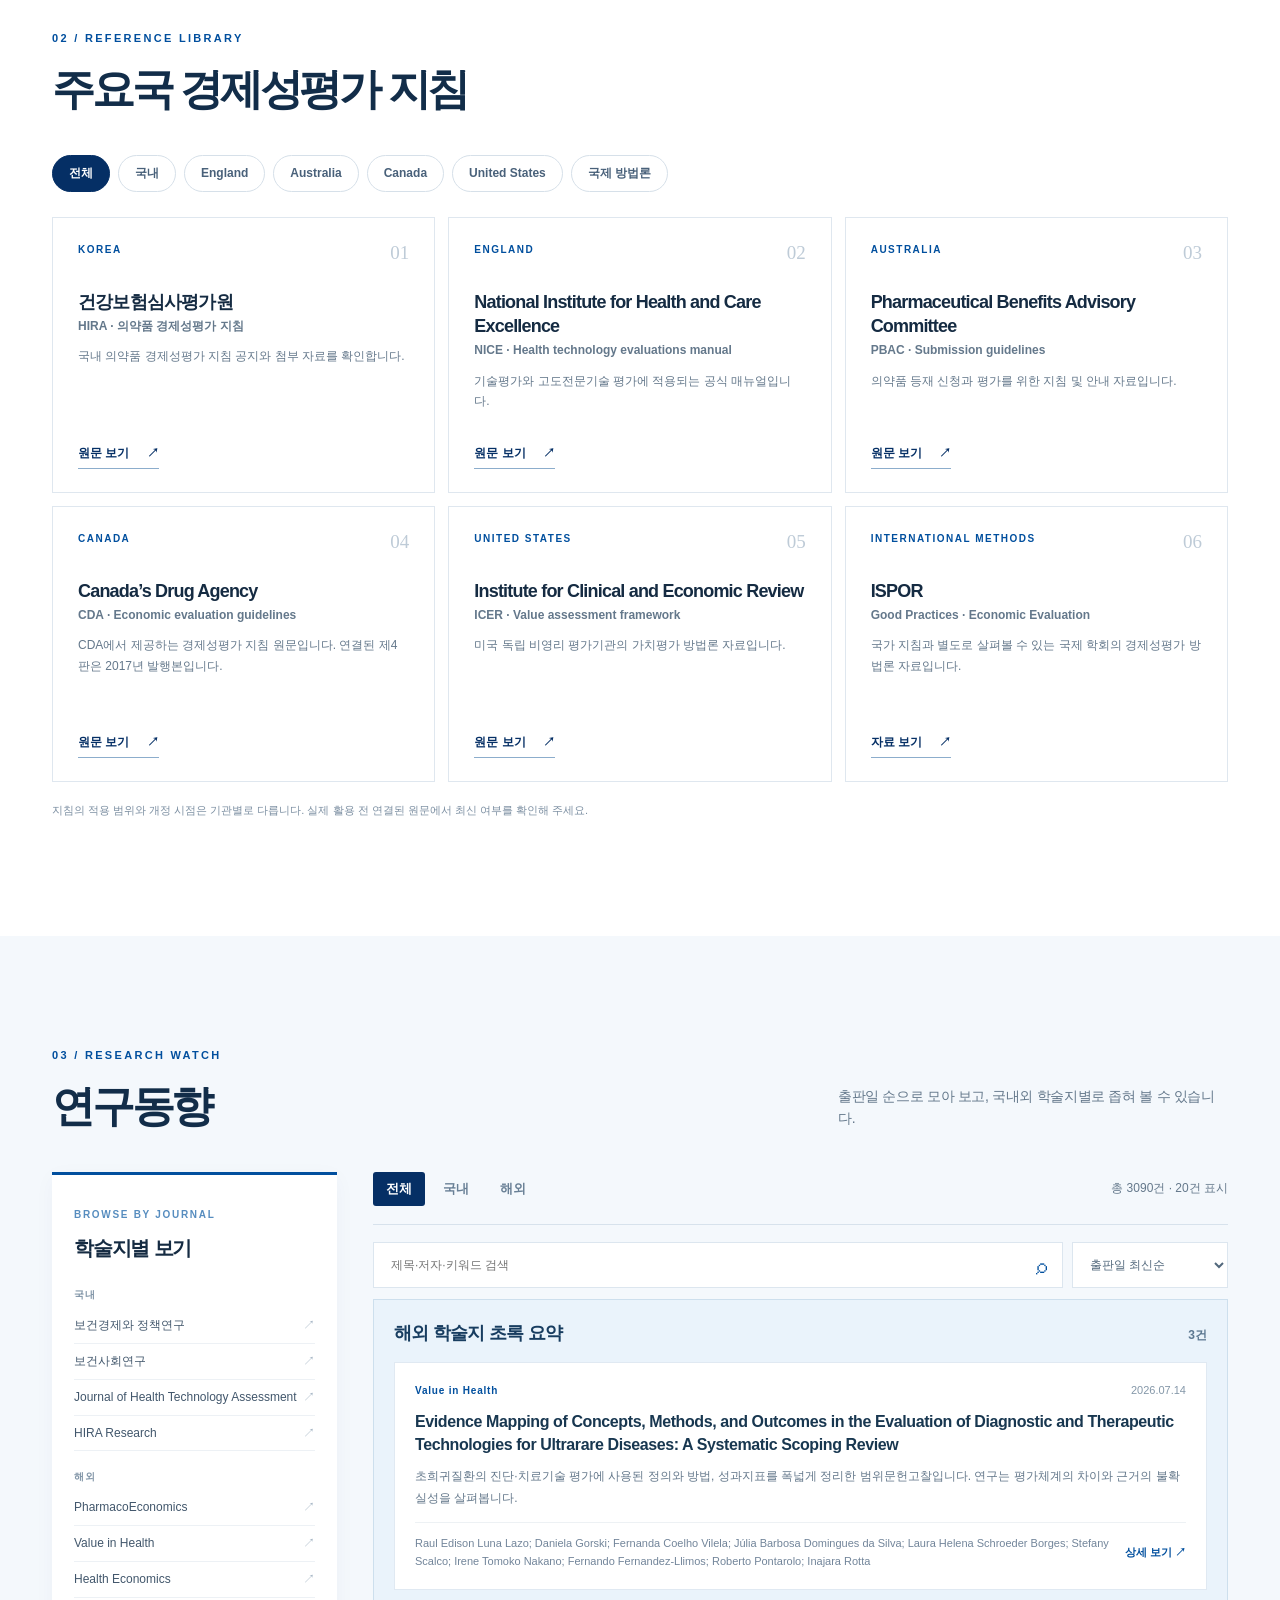
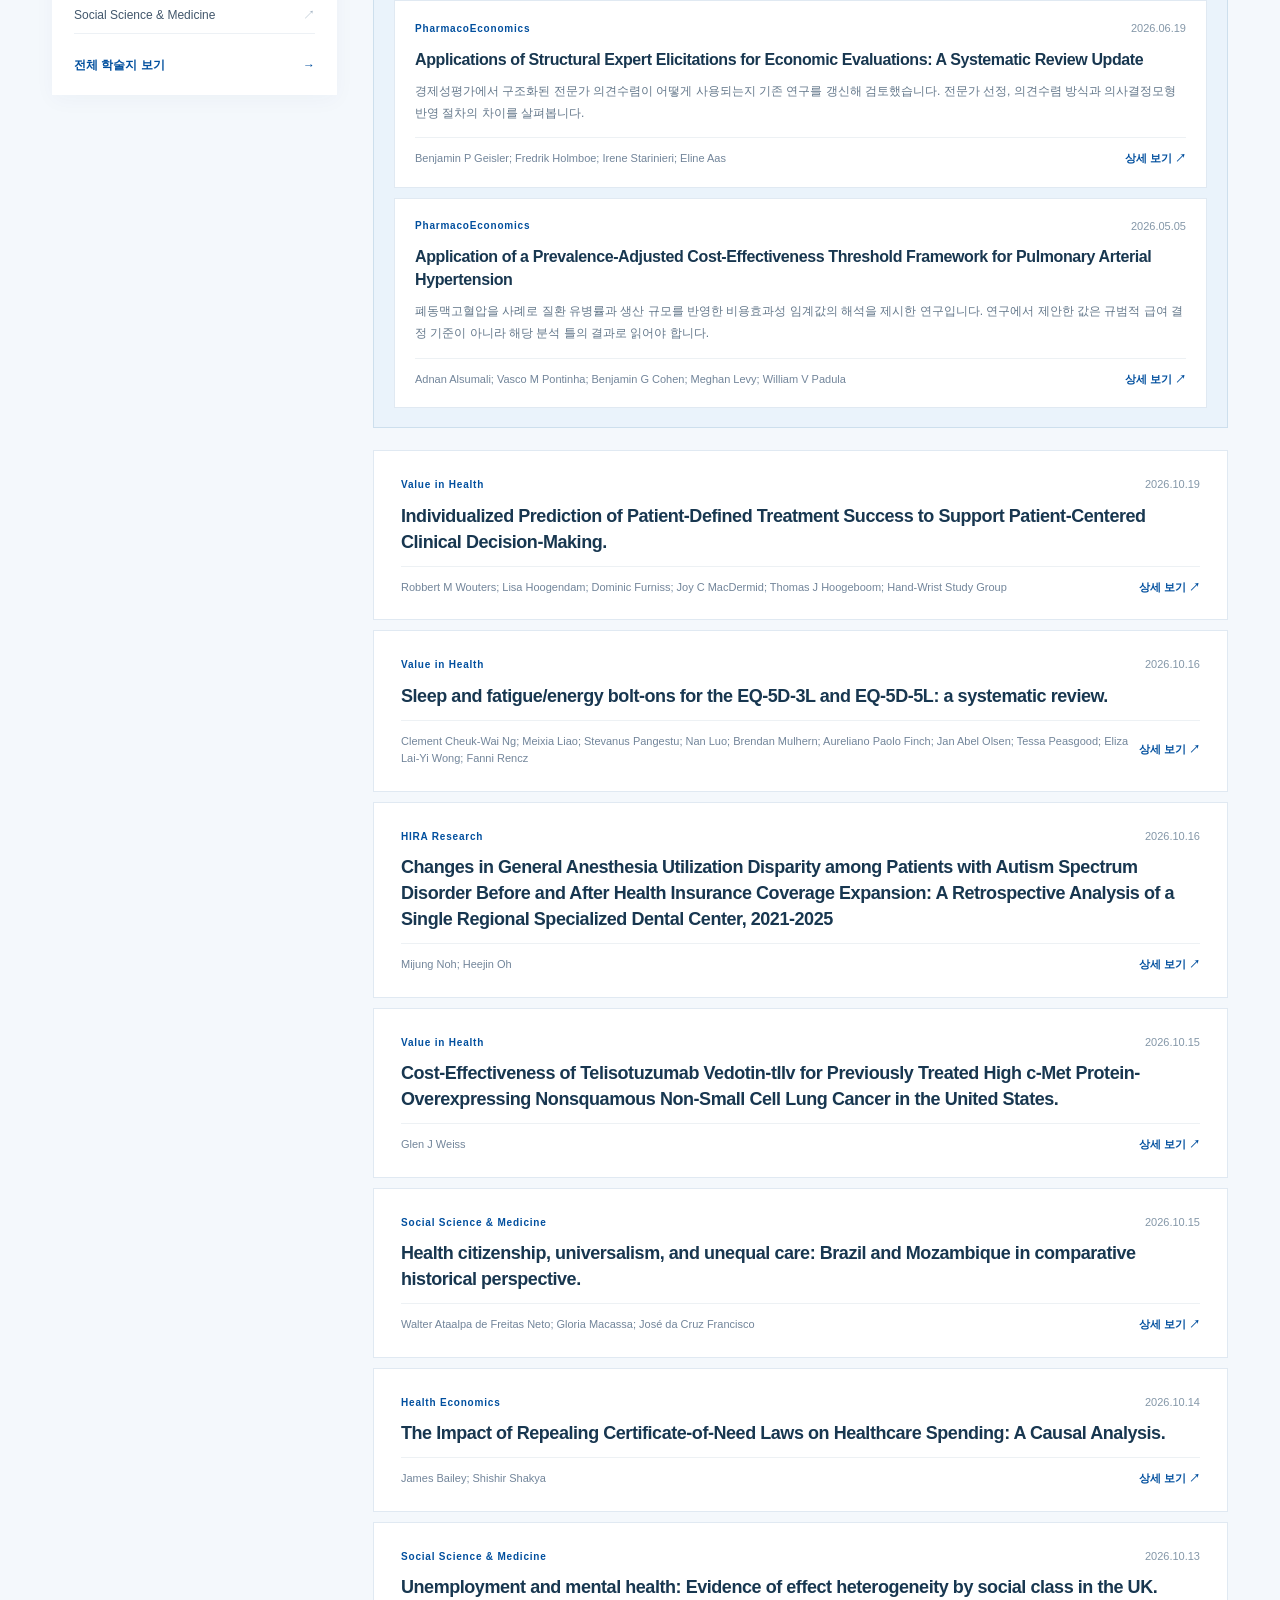
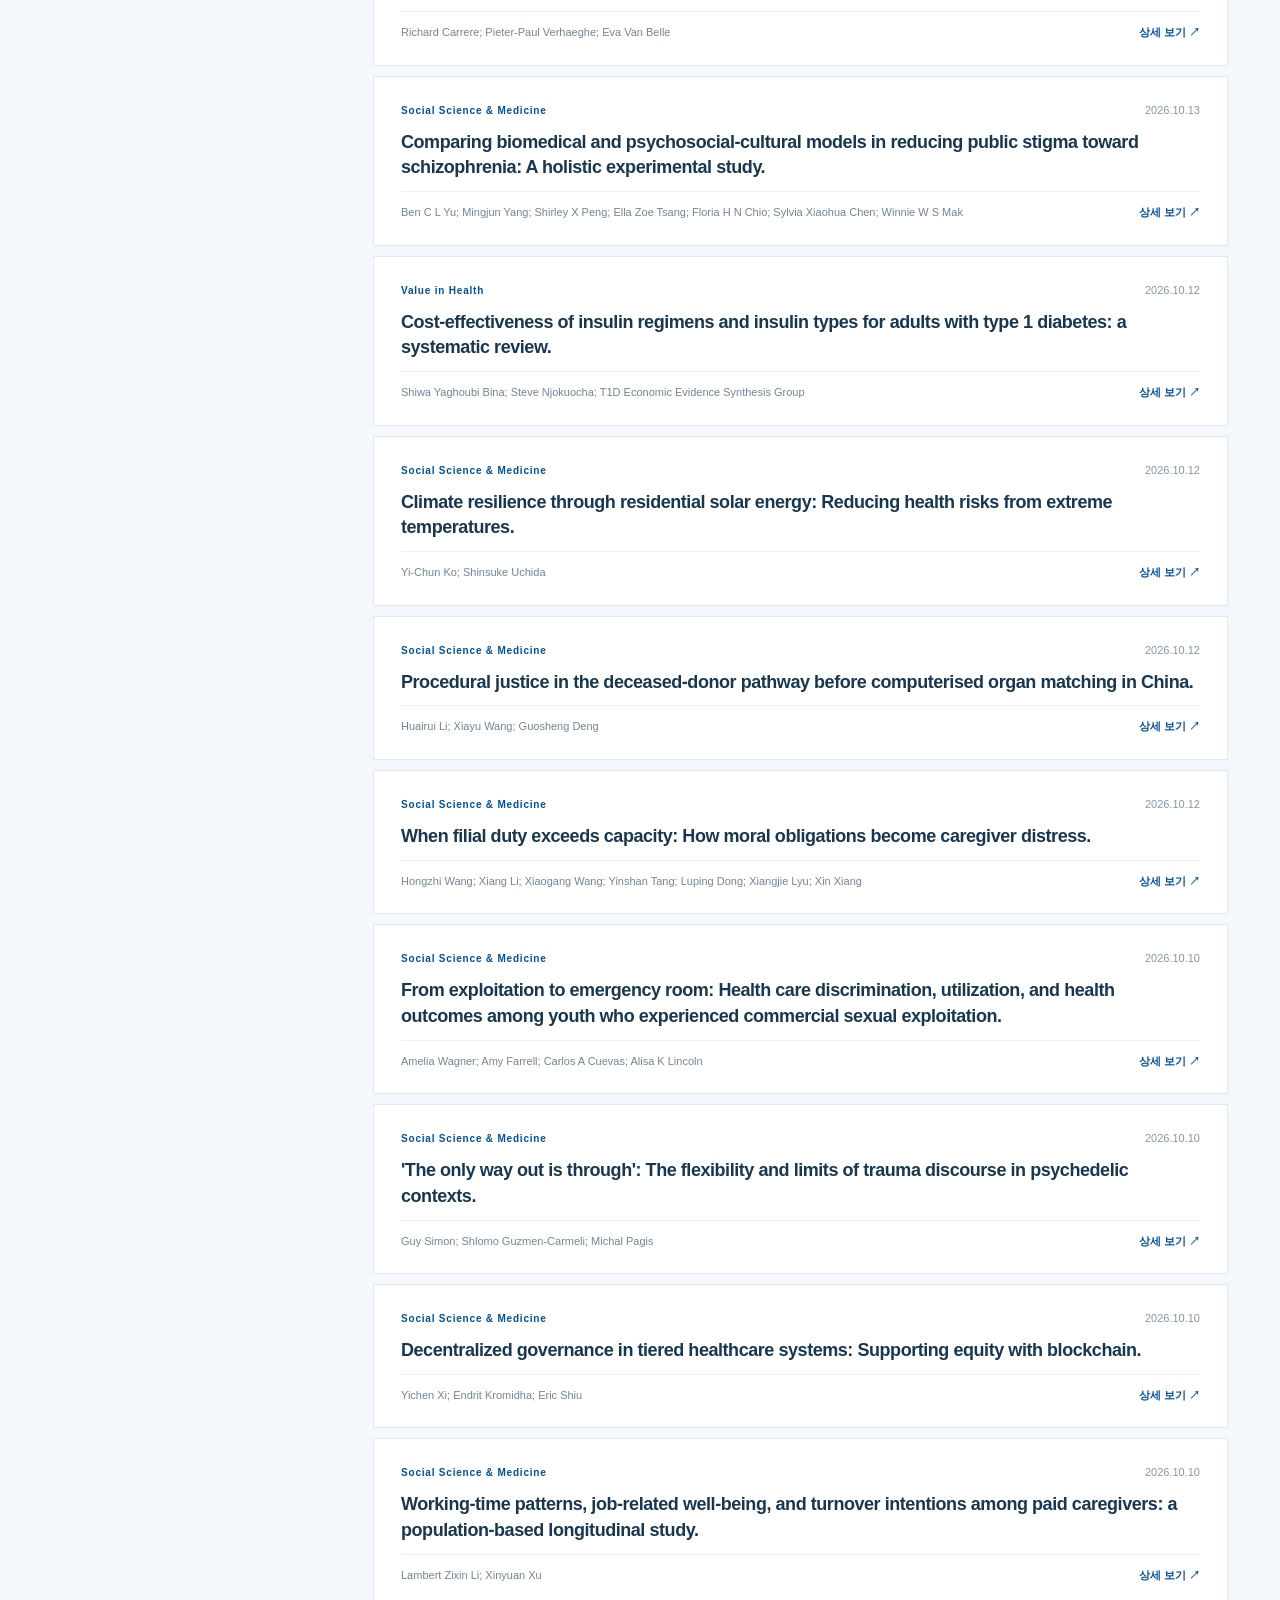
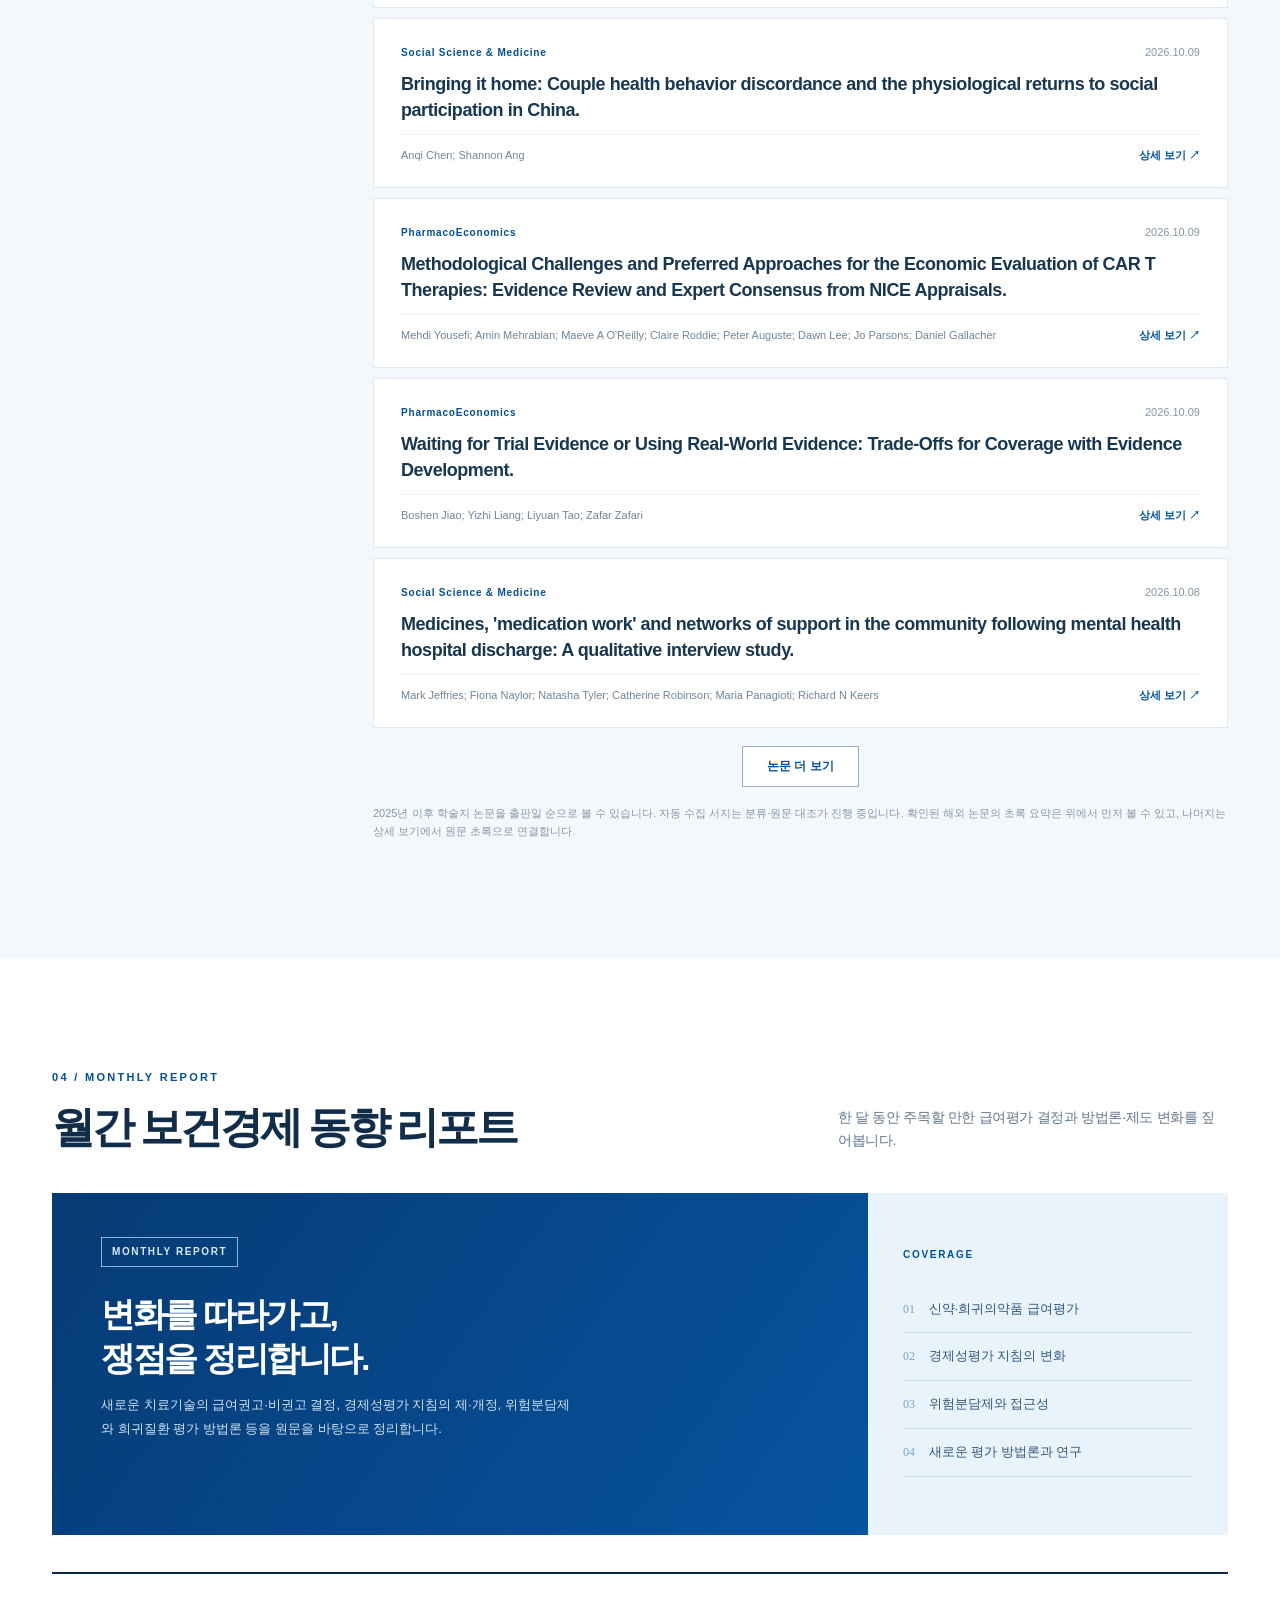
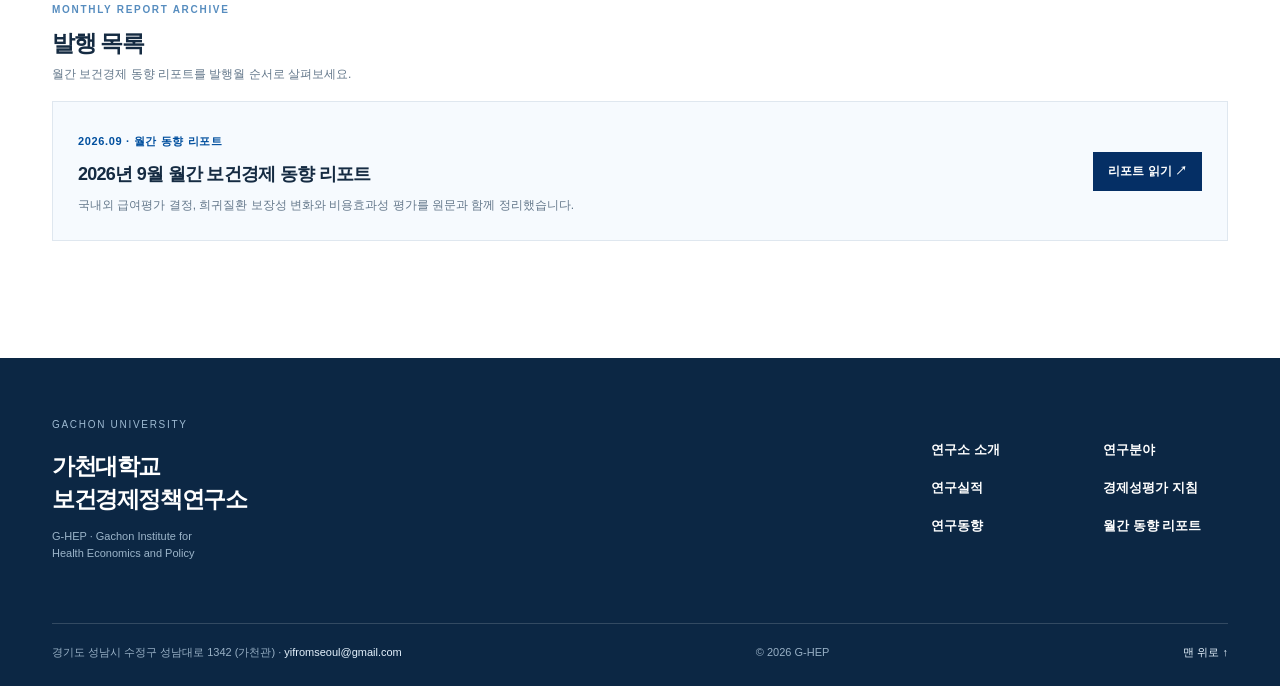
==== commit 246408dc: "Add files via upload" ====
--- a/index.html
+++ b/index.html
@@ -4,7 +4,7 @@
   <meta charset="utf-8">
   <meta name="viewport" content="width=device-width, initial-scale=1">
   <meta name="theme-color" content="#063670">
-  <meta name="description" content="가천대학교 보건경제정책연구소 G-HEP의 소개, 경제성평가 지침, 연구동향과 이슈브리프를 살펴보는 웹사이트입니다.">
+  <meta name="description" content="가천대학교 보건경제정책연구소 G-HEP의 소개, 경제성평가 지침, 연구동향과 월간 보건경제 동향 리포트를 살펴보는 웹사이트입니다.">
   <title>G-HEP | 가천대학교 보건경제정책연구소</title>
   <link rel="stylesheet" href="./assets/styles.css">
   <script src="./assets/app.js" defer></script>
@@ -31,7 +31,7 @@
         <a href="#about">연구소 소개</a>
         <a href="#guidelines">주요국 경제성평가 지침</a>
         <a href="#trends">연구동향</a>
-        <a href="#briefs">이슈브리프</a>
+        <a href="#briefs">월간 동향 리포트</a>
       </nav>
     </div>
   </header>
@@ -65,7 +65,7 @@
           <a href="#about" class="explore-card"><span class="explore-no">01</span><span class="explore-icon" aria-hidden="true">◌</span><h3>연구소 소개</h3><p>연구소 소개 · 연구분야<br>주요 연구실적 · 오시는 길</p><span class="card-arrow" aria-hidden="true">↗</span></a>
           <a href="#guidelines" class="explore-card"><span class="explore-no">02</span><span class="explore-icon" aria-hidden="true">▤</span><h3>경제성평가 지침</h3><p>국내 · England · Australia<br>Canada · United States · ISPOR</p><span class="card-arrow" aria-hidden="true">↗</span></a>
           <a href="#trends" class="explore-card"><span class="explore-no">03</span><span class="explore-icon" aria-hidden="true">⌁</span><h3>연구동향</h3><p>국내외 학술지별 탐색<br>출판일 순 통합 목록</p><span class="card-arrow" aria-hidden="true">↗</span></a>
-          <a href="#briefs" class="explore-card"><span class="explore-no">04</span><span class="explore-icon" aria-hidden="true">✳</span><h3>이슈브리프</h3><p>급여평가 · 지침 개정<br>경평 방법론 · 희귀질환</p><span class="card-arrow" aria-hidden="true">↗</span></a>
+          <a href="#briefs" class="explore-card"><span class="explore-no">04</span><span class="explore-icon" aria-hidden="true">✳</span><h3>월간 동향 리포트</h3><p>급여평가 · 보장성 변화<br>국제 평가 논의</p><span class="card-arrow" aria-hidden="true">↗</span></a>
         </div>
       </div>
     </section>
@@ -136,9 +136,10 @@
           <div class="trends-main">
             <div class="trends-toolbar"><div class="scope-switch" role="group" aria-label="국내외 분류"><button type="button" class="scope-button active" data-scope="all" aria-pressed="true">전체</button><button type="button" class="scope-button" data-scope="domestic" aria-pressed="false">국내</button><button type="button" class="scope-button" data-scope="international" aria-pressed="false">해외</button></div><span class="result-count" id="trend-count" aria-live="polite">게시글 불러오는 중</span></div>
             <div class="search-row"><label class="search-field"><span class="visually-hidden">제목 또는 저자 검색</span><input id="trend-search" type="search" placeholder="제목·저자·키워드 검색" autocomplete="off"><span aria-hidden="true">⌕</span></label><label class="sort-field"><span class="visually-hidden">정렬</span><select id="trend-sort"><option value="newest">출판일 최신순</option><option value="oldest">출판일 오래된순</option></select></label></div>
+            <section class="reviewed-preview" id="reviewed-preview" aria-labelledby="reviewed-preview-title" hidden><div class="reviewed-preview-heading"><h3 id="reviewed-preview-title">해외 학술지 초록 요약</h3><span id="reviewed-preview-count"></span></div><div class="reviewed-preview-list" id="reviewed-preview-list"></div></section>
             <div class="trend-list" id="trend-list" aria-live="polite"><p class="loading-message">연구동향을 불러오는 중입니다.</p></div>
             <button class="trend-more" id="trend-more" type="button" hidden>논문 더 보기</button>
-            <p class="trend-footnote">2025년 이후 학술지 논문을 출판일 순으로 볼 수 있습니다. 자동 수집 서지는 분류·원문 대조가 진행 중이며, 초록 요약은 별도 확인한 논문에만 제공합니다.</p>
+            <p class="trend-footnote">2025년 이후 학술지 논문을 출판일 순으로 볼 수 있습니다. 자동 수집 서지는 분류·원문 대조가 진행 중입니다. 확인된 해외 논문의 초록 요약은 위에서 먼저 볼 수 있고, 나머지는 상세 보기에서 원문 초록으로 연결합니다.</p>
           </div>
         </div>
       </div>
@@ -146,18 +147,16 @@
 
     <section class="briefs section" id="briefs" aria-labelledby="briefs-title">
       <div class="container">
-        <div class="section-heading"><div><p class="eyebrow">04 / ISSUE BRIEF</p><h2 id="briefs-title">이슈브리프</h2></div><p>한 달 동안 주목할 만한 급여평가 결정과 방법론·제도 변화를 짚어봅니다.</p></div>
-        <div class="brief-feature"><div class="brief-feature-main"><span class="issue-badge">MONTHLY ISSUE BRIEF</span><h3>변화를 따라가고,<br>쟁점을 정리합니다.</h3><p>새로운 치료기술의 급여권고·비권고 결정, 경제성평가 지침의 제·개정, 위험분담제와 희귀질환 평가 방법론 등을 다룰 공간입니다.</p></div><div class="brief-feature-side"><span class="issue-side-label">COVERAGE</span><ol><li><span>01</span> 신약·희귀의약품 급여평가</li><li><span>02</span> 경제성평가 지침의 변화</li><li><span>03</span> 위험분담제와 접근성</li><li><span>04</span> 새로운 평가 방법론과 연구</li></ol></div></div>
-        <div class="brief-bottom"><div><span class="panel-index">REPORT &amp; BRIEF ARCHIVE</span><h3>발행 목록</h3><p>월간 리포트와 이슈별 브리프를 발행월 순서로 살펴보세요.</p></div><span class="brief-count" id="brief-count" aria-live="polite">브리프 목록 불러오는 중</span></div>
+        <div class="section-heading"><div><p class="eyebrow">04 / MONTHLY REPORT</p><h2 id="briefs-title">월간 보건경제 동향 리포트</h2></div><p>한 달 동안 주목할 만한 급여평가 결정과 방법론·제도 변화를 짚어봅니다.</p></div>
+        <div class="brief-feature"><div class="brief-feature-main"><span class="issue-badge">MONTHLY REPORT</span><h3>변화를 따라가고,<br>쟁점을 정리합니다.</h3><p>새로운 치료기술의 급여권고·비권고 결정, 경제성평가 지침의 제·개정, 위험분담제와 희귀질환 평가 방법론 등을 원문을 바탕으로 정리합니다.</p></div><div class="brief-feature-side"><span class="issue-side-label">COVERAGE</span><ol><li><span>01</span> 신약·희귀의약품 급여평가</li><li><span>02</span> 경제성평가 지침의 변화</li><li><span>03</span> 위험분담제와 접근성</li><li><span>04</span> 새로운 평가 방법론과 연구</li></ol></div></div>
+        <div class="brief-bottom"><div><span class="panel-index">MONTHLY REPORT ARCHIVE</span><h3>발행 목록</h3><p>월간 보건경제 동향 리포트를 발행월 순서로 살펴보세요.</p></div></div>
         <article class="report-list-card"><div><span class="report-date">2026.09 · 월간 동향 리포트</span><h4>2026년 9월 월간 보건경제 동향 리포트</h4><p>국내외 급여평가 결정, 희귀질환 보장성 변화와 비용효과성 평가를 원문과 함께 정리했습니다.</p></div><a href="./reports/2026-09.html" aria-label="2026년 9월 월간 보건경제 동향 리포트 읽기">리포트 읽기 ↗</a></article>
-        <div class="brief-list" id="brief-list" aria-live="polite"></div>
       </div>
     </section>
   </main>
 
-  <footer class="site-footer"><div class="container footer-inner"><div class="footer-top"><div><p class="footer-kicker">GACHON UNIVERSITY</p><strong>가천대학교<br>보건경제정책연구소</strong><p>G-HEP · Gachon Institute for<br>Health Economics and Policy</p></div><nav aria-label="하단 사이트맵"><a href="#about">연구소 소개</a><a href="./research-fields.html">연구분야</a><a href="./research-achievements.html">연구실적</a><a href="#guidelines">경제성평가 지침</a><a href="#trends">연구동향</a><a href="#briefs">이슈브리프</a></nav></div><div class="footer-bottom"><span>경기도 성남시 수정구 성남대로 1342 (가천관) · <a href="mailto:yifromseoul@gmail.com">yifromseoul@gmail.com</a></span><span>© 2026 G-HEP</span><a href="#top">맨 위로 ↑</a></div></div></footer>
+  <footer class="site-footer"><div class="container footer-inner"><div class="footer-top"><div><p class="footer-kicker">GACHON UNIVERSITY</p><strong>가천대학교<br>보건경제정책연구소</strong><p>G-HEP · Gachon Institute for<br>Health Economics and Policy</p></div><nav aria-label="하단 사이트맵"><a href="#about">연구소 소개</a><a href="./research-fields.html">연구분야</a><a href="./research-achievements.html">연구실적</a><a href="#guidelines">경제성평가 지침</a><a href="#trends">연구동향</a><a href="#briefs">월간 동향 리포트</a></nav></div><div class="footer-bottom"><span>경기도 성남시 수정구 성남대로 1342 (가천관) · <a href="mailto:yifromseoul@gmail.com">yifromseoul@gmail.com</a></span><span>© 2026 G-HEP</span><a href="#top">맨 위로 ↑</a></div></div></footer>
 
   <dialog class="article-dialog" id="article-dialog" aria-labelledby="dialog-title"><div class="dialog-shell"><button class="dialog-close" id="dialog-close" type="button" aria-label="상세 보기 닫기">×</button><div class="dialog-content"><span class="dialog-label">RESEARCH DETAIL</span><p class="dialog-journal" id="dialog-journal"></p><p class="dialog-review-status" id="dialog-review-status" hidden>온라인 선공개 서지 · 논문 유형 검토 중</p><h2 id="dialog-title"></h2><dl class="article-meta"><div><dt>저자</dt><dd id="dialog-authors"></dd></div><div><dt>출판일</dt><dd id="dialog-published"></dd></div><div><dt>DOI</dt><dd id="dialog-doi"></dd></div></dl><h3 id="dialog-abstract-heading">Abstract · 초록 요약</h3><p class="dialog-abstract" id="dialog-abstract"></p><a class="abstract-source-link" id="dialog-abstract-source" href="#" target="_blank" rel="noopener noreferrer" hidden>원문 초록 보기 ↗</a><a class="button button-primary" id="dialog-source" href="#" target="_blank" rel="noopener noreferrer">논문 원문 보기 <span aria-hidden="true">↗</span></a></div></div></dialog>
-  <dialog class="article-dialog" id="brief-dialog" aria-labelledby="brief-dialog-title"><div class="dialog-shell"><button class="dialog-close" id="brief-dialog-close" type="button" aria-label="이슈브리프 닫기">×</button><div class="dialog-content"><span class="dialog-label">G-HEP ISSUE BRIEF</span><p class="dialog-journal" id="brief-dialog-meta"></p><h2 id="brief-dialog-title"></h2><p class="dialog-abstract" id="brief-dialog-summary"></p><div id="brief-dialog-sections" class="brief-dialog-sections"></div><div id="brief-dialog-sources" class="brief-dialog-sources"></div></div></div></dialog>
 </body>
 </html>
--- a/assets/styles.css
+++ b/assets/styles.css
@@ -35,3 +35,16 @@
 @media(max-width:620px){.about-primary h3{margin-top:28px}.field-preview-heading{align-items:start;margin-top:36px}.field-preview-heading h3{font-size:23px}.field-preview-heading .panel-link{margin-top:5px}.field-preview-grid{grid-template-columns:1fr}.field-preview{min-height:147px;padding:18px 20px}.field-preview h4{margin:14px 0 6px;font-size:17px}.contact-strip{margin-top:28px}.contact-strip address{margin:13px 0}.contact-map-link{display:inline-block}.contact-map{display:block}.contact-map iframe{height:275px}.contact-map>div{padding:20px 23px}.footer-bottom{grid-template-columns:1fr auto}.footer-bottom span:first-child{grid-column:1/-1}}
 .contact-map{display:block;min-height:0}.contact-map iframe{display:block;height:315px}.contact-map>div{display:flex;align-items:center;justify-content:space-between;gap:12px;padding:11px 19px}.contact-map small{text-align:right}
 @media(max-width:620px){.contact-map iframe{height:275px}.contact-map>div{padding:13px 18px}}
+@media(min-width:621px){.about-primary p{word-break:keep-all;overflow-wrap:break-word}}
+.reviewed-preview{background:#eaf3fb;border:1px solid #cddfed;padding:19px 20px;margin:0 0 22px}
+.reviewed-preview[hidden]{display:none}
+.reviewed-preview-heading{display:flex;justify-content:space-between;align-items:baseline;gap:12px;margin:0 0 14px}
+.reviewed-preview-heading h3{font-size:18px;letter-spacing:-.04em;margin:0;color:#183d60}
+.reviewed-preview-heading span{color:#5c7891;font-size:12px;font-weight:700;white-space:nowrap}
+.reviewed-preview-list{display:grid;gap:10px}
+.reviewed-preview .trend-card{padding:19px 20px}
+.reviewed-preview .trend-card h3{font-size:16px}
+.trend-card-bottom button{border:0;background:none;padding:0;color:var(--blue);font:inherit;font-weight:800;white-space:nowrap;cursor:pointer}
+.trend-card-bottom button:hover{text-decoration:underline}
+.trend-card-bottom button:focus-visible{outline:2px solid var(--blue);outline-offset:4px}
+@media(max-width:620px){.reviewed-preview{padding:15px}.reviewed-preview .trend-card{padding:17px}}
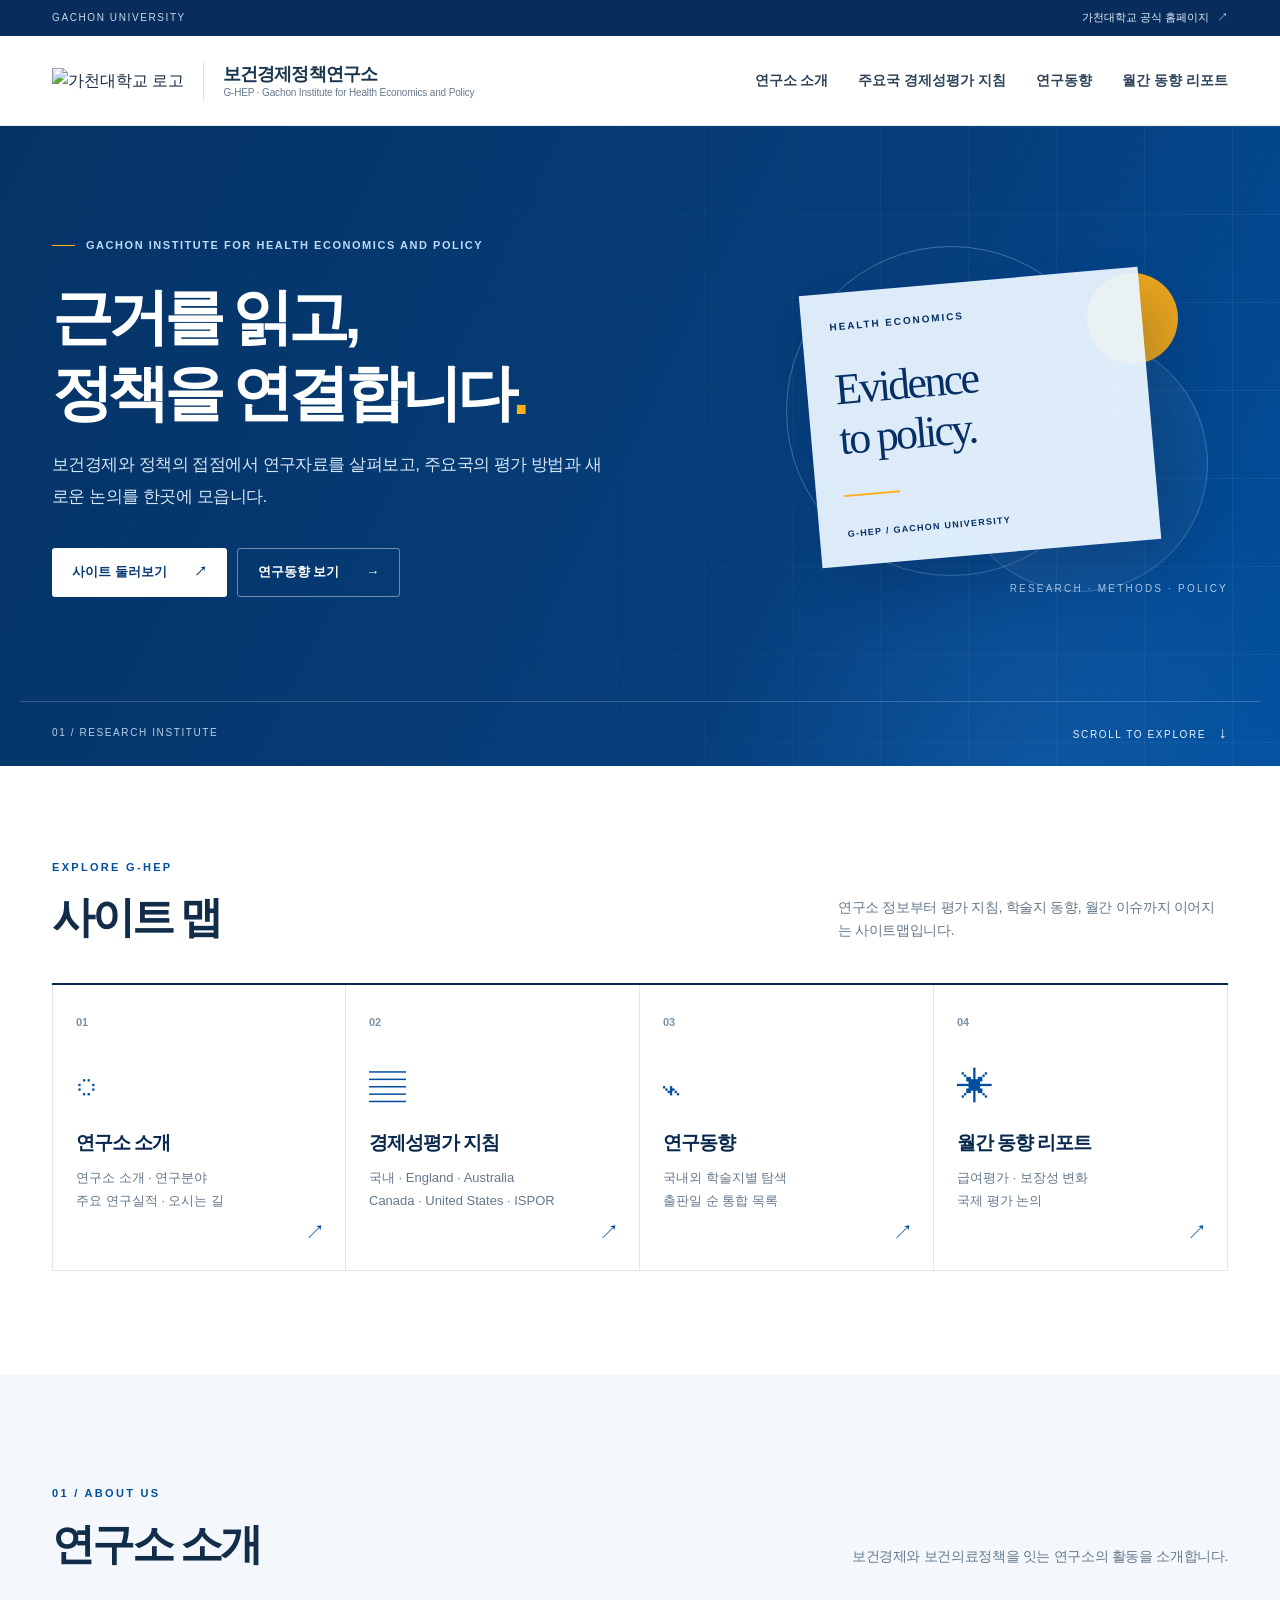
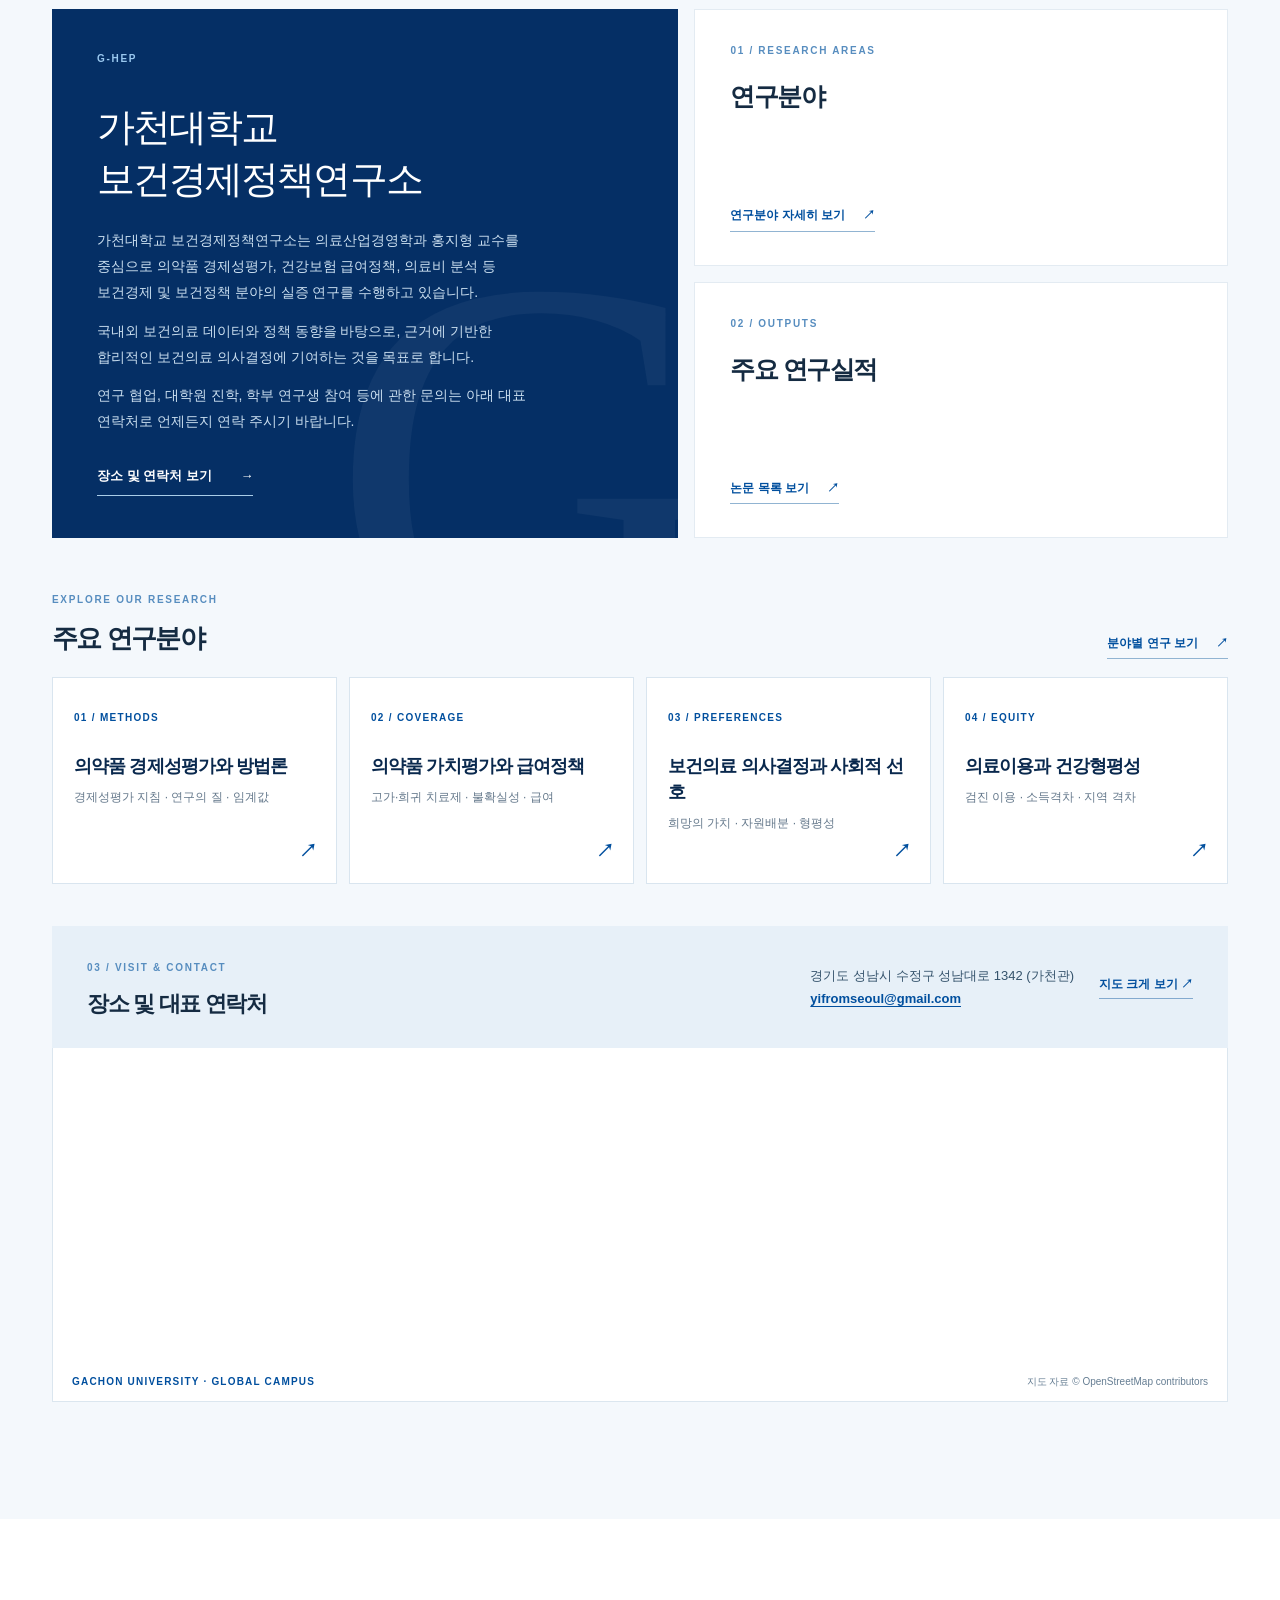
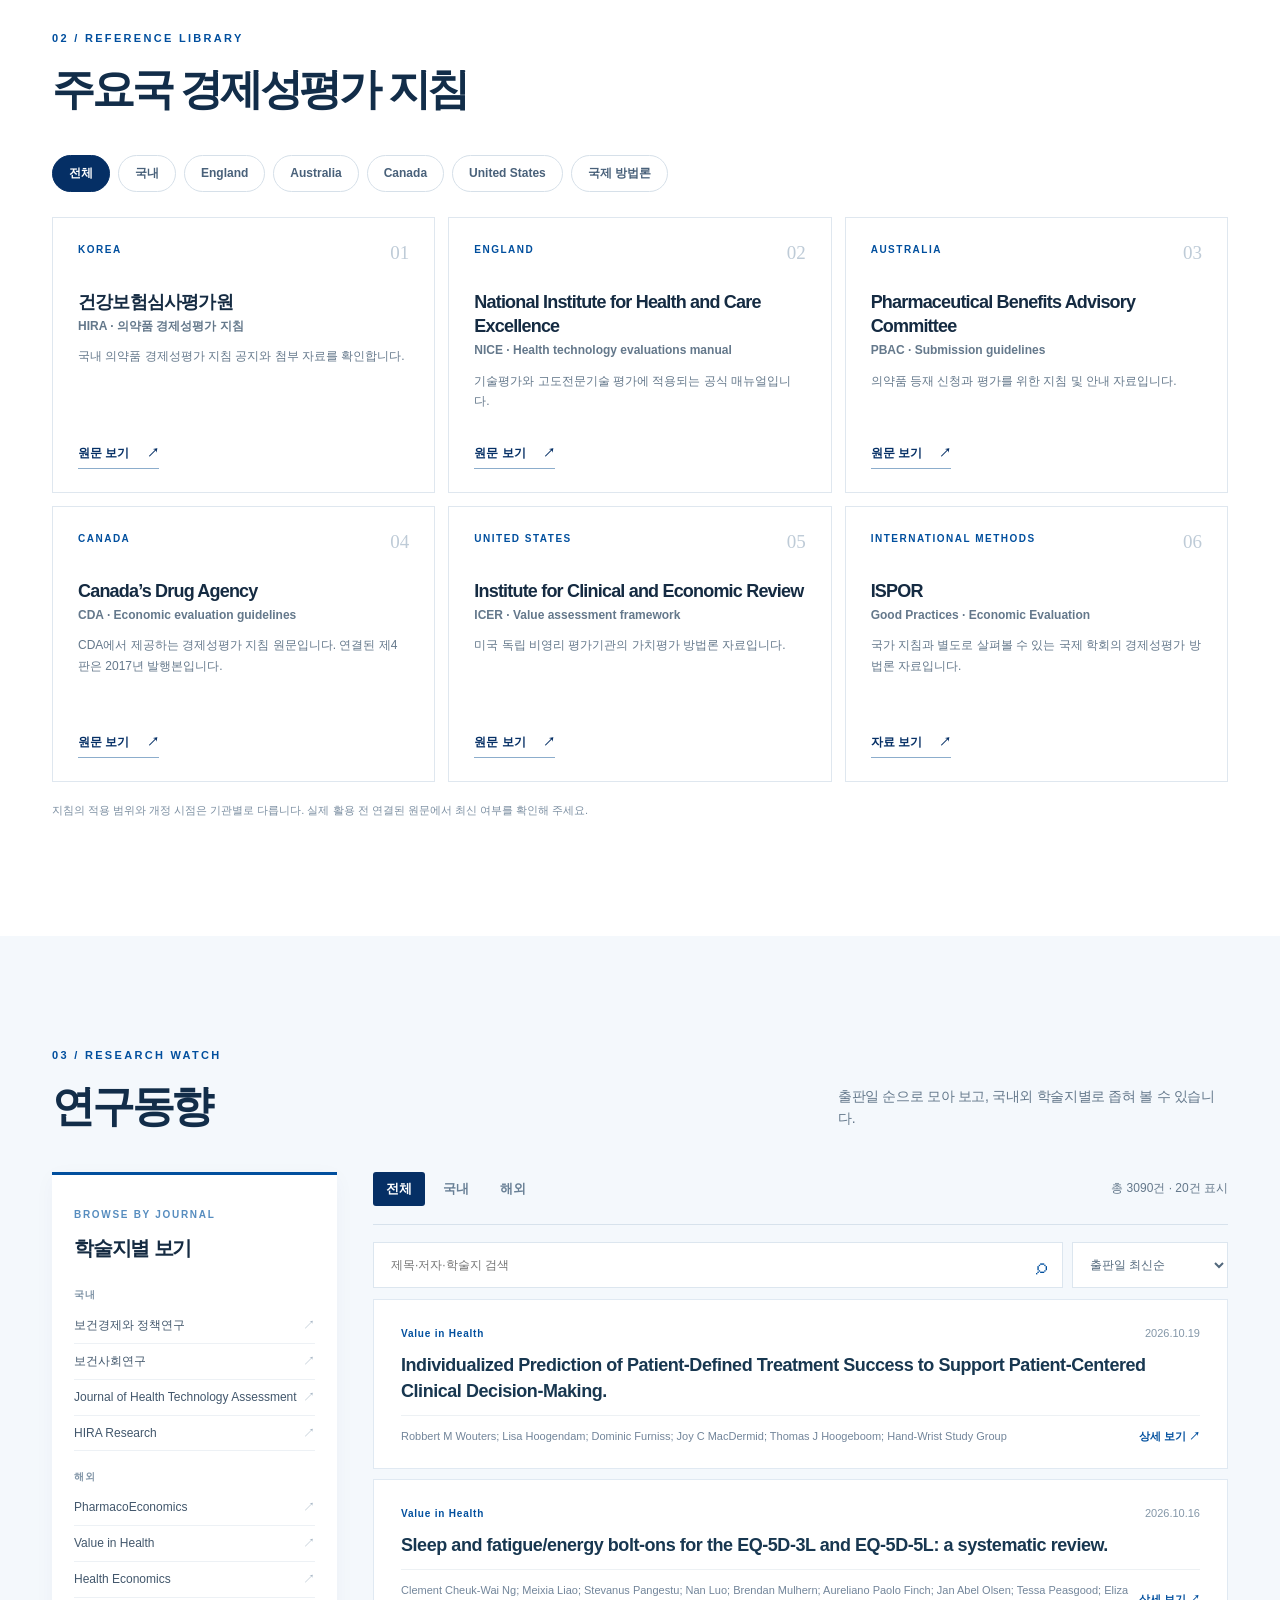
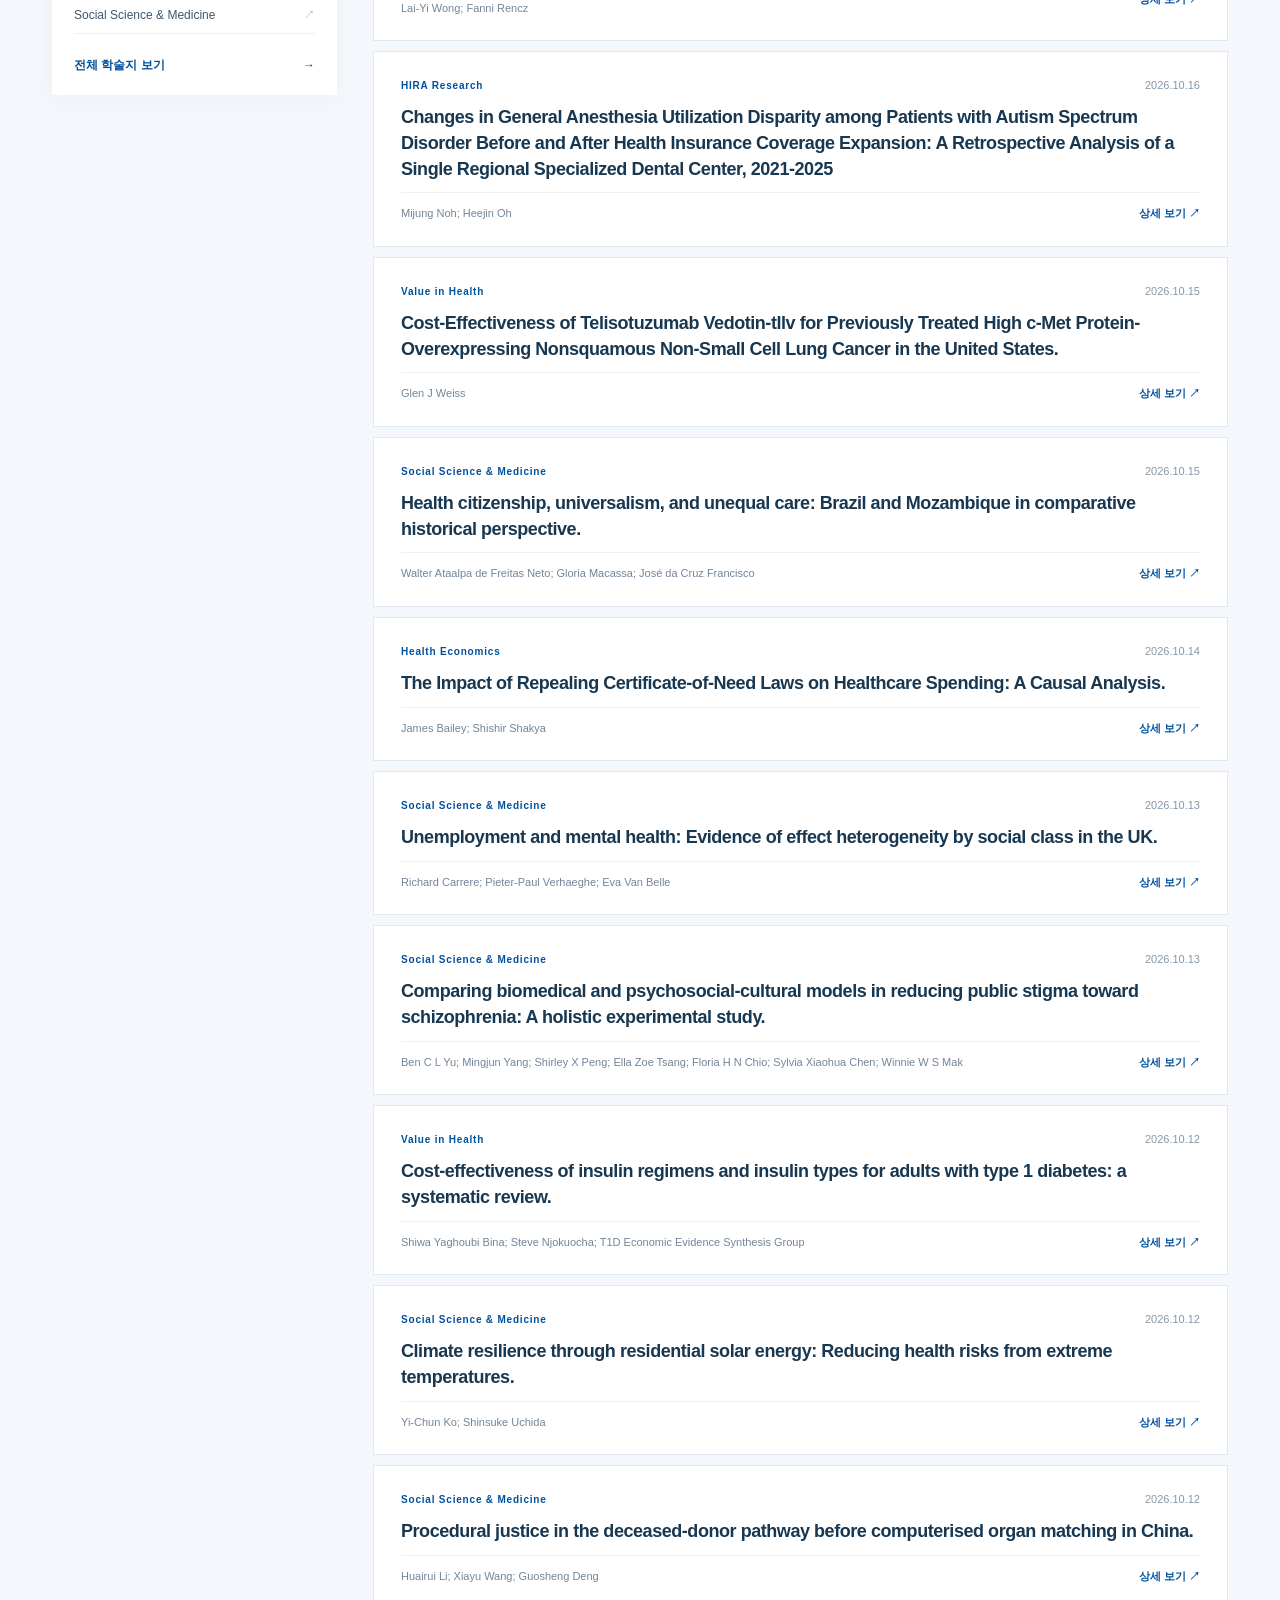
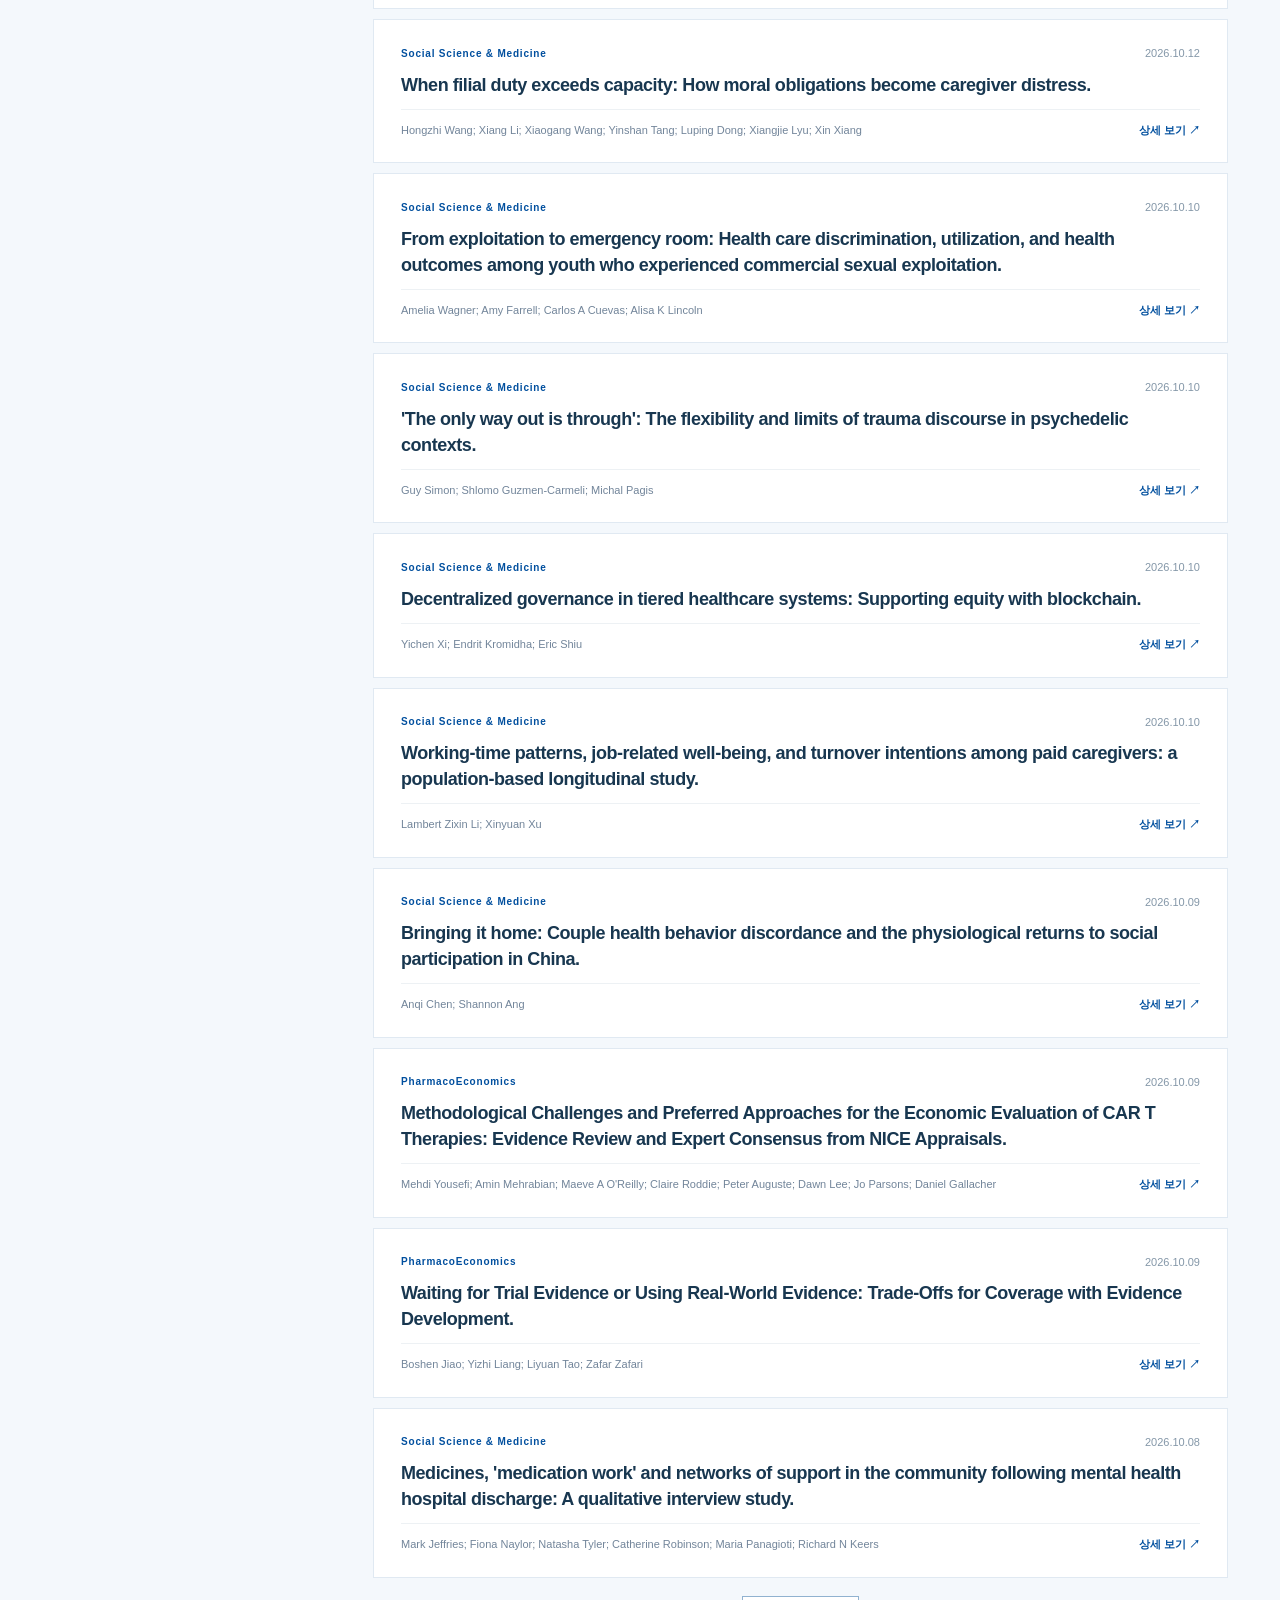
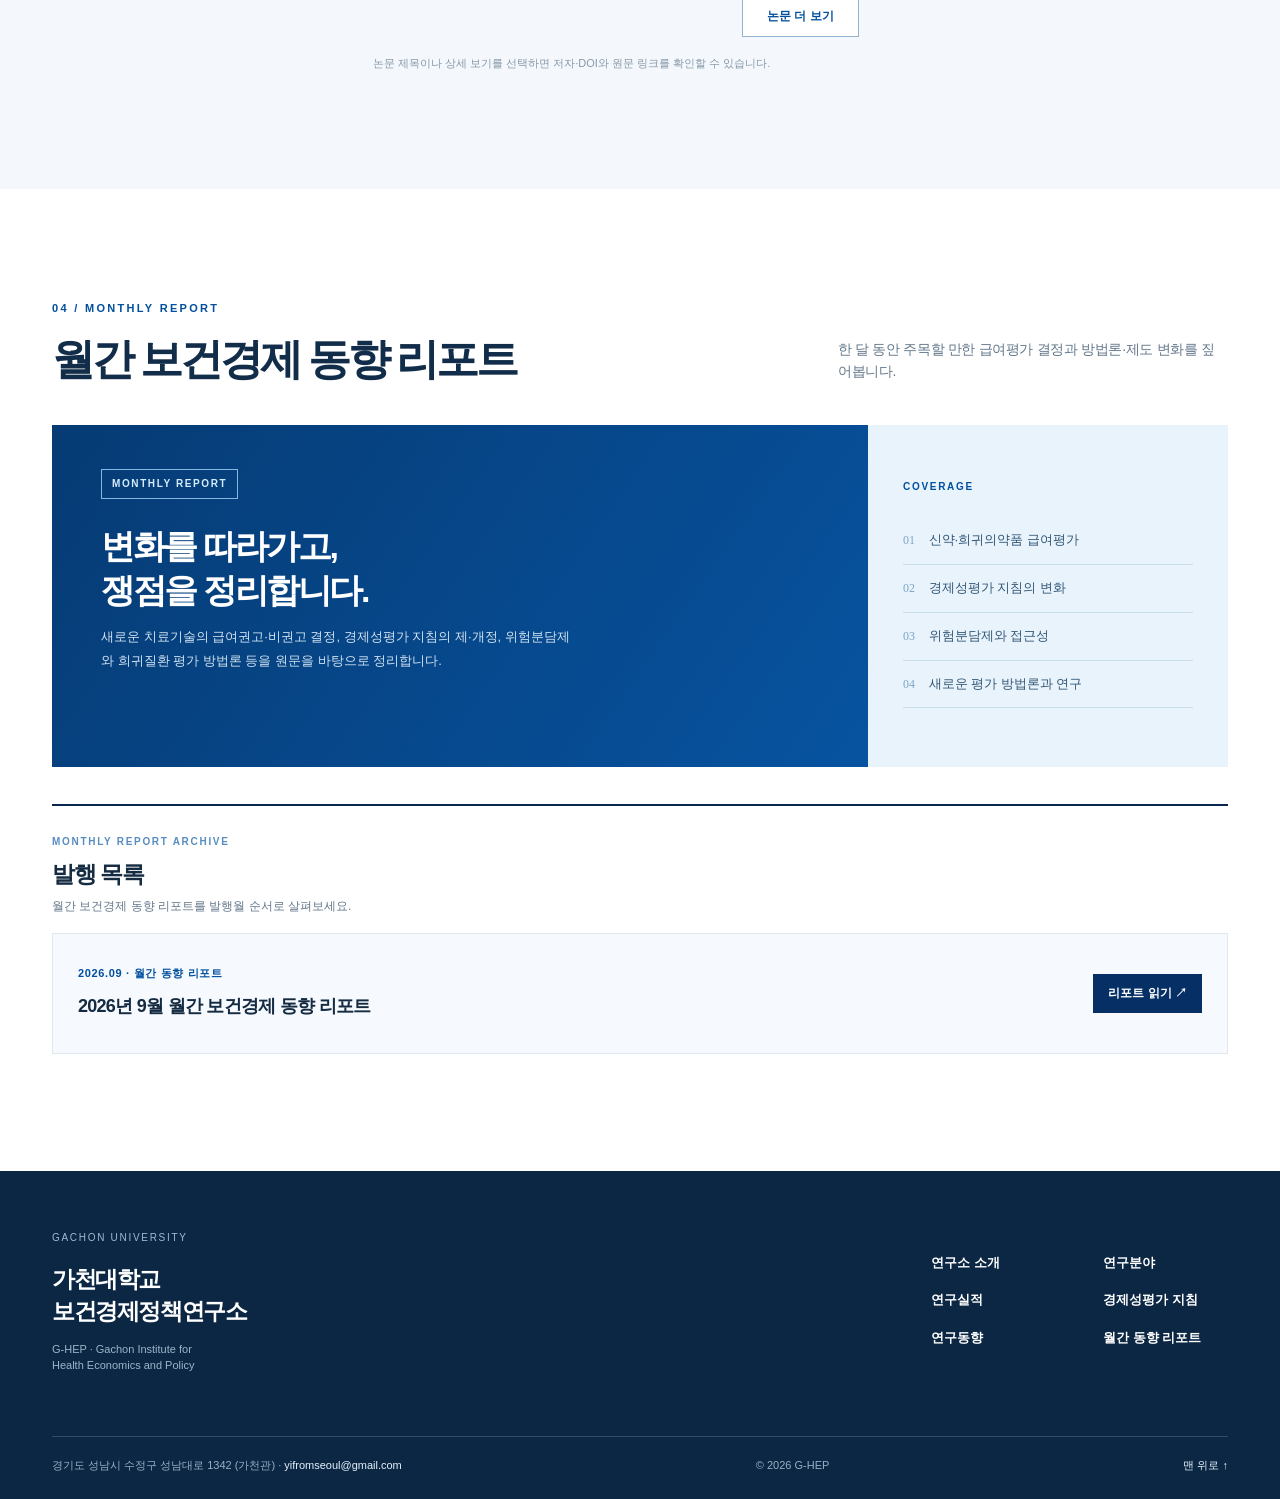
==== commit e8de71b1: "Add files via upload" ====
--- a/index.html
+++ b/index.html
@@ -6,8 +6,8 @@
   <meta name="theme-color" content="#063670">
   <meta name="description" content="가천대학교 보건경제정책연구소 G-HEP의 소개, 경제성평가 지침, 연구동향과 월간 보건경제 동향 리포트를 살펴보는 웹사이트입니다.">
   <title>G-HEP | 가천대학교 보건경제정책연구소</title>
-  <link rel="stylesheet" href="./assets/styles.css">
-  <script src="./assets/app.js" defer></script>
+  <link rel="stylesheet" href="./assets/styles.css?v=6">
+  <script src="./assets/app.js?v=6" defer></script>
 </head>
 <body>
   <a class="skip-link" href="#main">본문으로 바로가기</a>
@@ -135,11 +135,10 @@
           </aside>
           <div class="trends-main">
             <div class="trends-toolbar"><div class="scope-switch" role="group" aria-label="국내외 분류"><button type="button" class="scope-button active" data-scope="all" aria-pressed="true">전체</button><button type="button" class="scope-button" data-scope="domestic" aria-pressed="false">국내</button><button type="button" class="scope-button" data-scope="international" aria-pressed="false">해외</button></div><span class="result-count" id="trend-count" aria-live="polite">게시글 불러오는 중</span></div>
-            <div class="search-row"><label class="search-field"><span class="visually-hidden">제목 또는 저자 검색</span><input id="trend-search" type="search" placeholder="제목·저자·키워드 검색" autocomplete="off"><span aria-hidden="true">⌕</span></label><label class="sort-field"><span class="visually-hidden">정렬</span><select id="trend-sort"><option value="newest">출판일 최신순</option><option value="oldest">출판일 오래된순</option></select></label></div>
-            <section class="reviewed-preview" id="reviewed-preview" aria-labelledby="reviewed-preview-title" hidden><div class="reviewed-preview-heading"><h3 id="reviewed-preview-title">해외 학술지 초록 요약</h3><span id="reviewed-preview-count"></span></div><div class="reviewed-preview-list" id="reviewed-preview-list"></div></section>
+            <div class="search-row"><label class="search-field"><span class="visually-hidden">제목·저자·학술지 검색</span><input id="trend-search" type="search" placeholder="제목·저자·학술지 검색" autocomplete="off"><span aria-hidden="true">⌕</span></label><label class="sort-field"><span class="visually-hidden">정렬</span><select id="trend-sort"><option value="newest">출판일 최신순</option><option value="oldest">출판일 오래된순</option></select></label></div>
             <div class="trend-list" id="trend-list" aria-live="polite"><p class="loading-message">연구동향을 불러오는 중입니다.</p></div>
             <button class="trend-more" id="trend-more" type="button" hidden>논문 더 보기</button>
-            <p class="trend-footnote">2025년 이후 학술지 논문을 출판일 순으로 볼 수 있습니다. 자동 수집 서지는 분류·원문 대조가 진행 중입니다. 확인된 해외 논문의 초록 요약은 위에서 먼저 볼 수 있고, 나머지는 상세 보기에서 원문 초록으로 연결합니다.</p>
+            <p class="trend-footnote">논문 제목이나 상세 보기를 선택하면 저자·DOI와 원문 링크를 확인할 수 있습니다.</p>
           </div>
         </div>
       </div>
@@ -150,13 +149,13 @@
         <div class="section-heading"><div><p class="eyebrow">04 / MONTHLY REPORT</p><h2 id="briefs-title">월간 보건경제 동향 리포트</h2></div><p>한 달 동안 주목할 만한 급여평가 결정과 방법론·제도 변화를 짚어봅니다.</p></div>
         <div class="brief-feature"><div class="brief-feature-main"><span class="issue-badge">MONTHLY REPORT</span><h3>변화를 따라가고,<br>쟁점을 정리합니다.</h3><p>새로운 치료기술의 급여권고·비권고 결정, 경제성평가 지침의 제·개정, 위험분담제와 희귀질환 평가 방법론 등을 원문을 바탕으로 정리합니다.</p></div><div class="brief-feature-side"><span class="issue-side-label">COVERAGE</span><ol><li><span>01</span> 신약·희귀의약품 급여평가</li><li><span>02</span> 경제성평가 지침의 변화</li><li><span>03</span> 위험분담제와 접근성</li><li><span>04</span> 새로운 평가 방법론과 연구</li></ol></div></div>
         <div class="brief-bottom"><div><span class="panel-index">MONTHLY REPORT ARCHIVE</span><h3>발행 목록</h3><p>월간 보건경제 동향 리포트를 발행월 순서로 살펴보세요.</p></div></div>
-        <article class="report-list-card"><div><span class="report-date">2026.09 · 월간 동향 리포트</span><h4>2026년 9월 월간 보건경제 동향 리포트</h4><p>국내외 급여평가 결정, 희귀질환 보장성 변화와 비용효과성 평가를 원문과 함께 정리했습니다.</p></div><a href="./reports/2026-09.html" aria-label="2026년 9월 월간 보건경제 동향 리포트 읽기">리포트 읽기 ↗</a></article>
+        <article class="report-list-card"><div><span class="report-date">2026.09 · 월간 동향 리포트</span><h4>2026년 9월 월간 보건경제 동향 리포트</h4></div><a href="./reports/2026-09.html" aria-label="2026년 9월 월간 보건경제 동향 리포트 읽기">리포트 읽기 ↗</a></article>
       </div>
     </section>
   </main>
 
   <footer class="site-footer"><div class="container footer-inner"><div class="footer-top"><div><p class="footer-kicker">GACHON UNIVERSITY</p><strong>가천대학교<br>보건경제정책연구소</strong><p>G-HEP · Gachon Institute for<br>Health Economics and Policy</p></div><nav aria-label="하단 사이트맵"><a href="#about">연구소 소개</a><a href="./research-fields.html">연구분야</a><a href="./research-achievements.html">연구실적</a><a href="#guidelines">경제성평가 지침</a><a href="#trends">연구동향</a><a href="#briefs">월간 동향 리포트</a></nav></div><div class="footer-bottom"><span>경기도 성남시 수정구 성남대로 1342 (가천관) · <a href="mailto:yifromseoul@gmail.com">yifromseoul@gmail.com</a></span><span>© 2026 G-HEP</span><a href="#top">맨 위로 ↑</a></div></div></footer>
 
-  <dialog class="article-dialog" id="article-dialog" aria-labelledby="dialog-title"><div class="dialog-shell"><button class="dialog-close" id="dialog-close" type="button" aria-label="상세 보기 닫기">×</button><div class="dialog-content"><span class="dialog-label">RESEARCH DETAIL</span><p class="dialog-journal" id="dialog-journal"></p><p class="dialog-review-status" id="dialog-review-status" hidden>온라인 선공개 서지 · 논문 유형 검토 중</p><h2 id="dialog-title"></h2><dl class="article-meta"><div><dt>저자</dt><dd id="dialog-authors"></dd></div><div><dt>출판일</dt><dd id="dialog-published"></dd></div><div><dt>DOI</dt><dd id="dialog-doi"></dd></div></dl><h3 id="dialog-abstract-heading">Abstract · 초록 요약</h3><p class="dialog-abstract" id="dialog-abstract"></p><a class="abstract-source-link" id="dialog-abstract-source" href="#" target="_blank" rel="noopener noreferrer" hidden>원문 초록 보기 ↗</a><a class="button button-primary" id="dialog-source" href="#" target="_blank" rel="noopener noreferrer">논문 원문 보기 <span aria-hidden="true">↗</span></a></div></div></dialog>
+  <dialog class="article-dialog" id="article-dialog" aria-labelledby="dialog-title"><div class="dialog-shell"><button class="dialog-close" id="dialog-close" type="button" aria-label="상세 보기 닫기">×</button><div class="dialog-content"><span class="dialog-label">RESEARCH DETAIL</span><p class="dialog-journal" id="dialog-journal"></p><p class="dialog-review-status" id="dialog-review-status" hidden>온라인 선공개 서지 · 논문 유형 검토 중</p><h2 id="dialog-title"></h2><dl class="article-meta"><div><dt>저자</dt><dd id="dialog-authors"></dd></div><div><dt>출판일</dt><dd id="dialog-published"></dd></div><div><dt>DOI</dt><dd id="dialog-doi"></dd></div></dl><a class="abstract-source-link" id="dialog-abstract-source" href="#" target="_blank" rel="noopener noreferrer" hidden>원문 초록 보기 ↗</a><a class="button button-primary" id="dialog-source" href="#" target="_blank" rel="noopener noreferrer">논문 원문 보기 <span aria-hidden="true">↗</span></a></div></div></dialog>
 </body>
 </html>
--- a/assets/styles.css
+++ b/assets/styles.css
@@ -36,15 +36,6 @@
 .contact-map{display:block;min-height:0}.contact-map iframe{display:block;height:315px}.contact-map>div{display:flex;align-items:center;justify-content:space-between;gap:12px;padding:11px 19px}.contact-map small{text-align:right}
 @media(max-width:620px){.contact-map iframe{height:275px}.contact-map>div{padding:13px 18px}}
 @media(min-width:621px){.about-primary p{word-break:keep-all;overflow-wrap:break-word}}
-.reviewed-preview{background:#eaf3fb;border:1px solid #cddfed;padding:19px 20px;margin:0 0 22px}
-.reviewed-preview[hidden]{display:none}
-.reviewed-preview-heading{display:flex;justify-content:space-between;align-items:baseline;gap:12px;margin:0 0 14px}
-.reviewed-preview-heading h3{font-size:18px;letter-spacing:-.04em;margin:0;color:#183d60}
-.reviewed-preview-heading span{color:#5c7891;font-size:12px;font-weight:700;white-space:nowrap}
-.reviewed-preview-list{display:grid;gap:10px}
-.reviewed-preview .trend-card{padding:19px 20px}
-.reviewed-preview .trend-card h3{font-size:16px}
 .trend-card-bottom button{border:0;background:none;padding:0;color:var(--blue);font:inherit;font-weight:800;white-space:nowrap;cursor:pointer}
 .trend-card-bottom button:hover{text-decoration:underline}
 .trend-card-bottom button:focus-visible{outline:2px solid var(--blue);outline-offset:4px}
-@media(max-width:620px){.reviewed-preview{padding:15px}.reviewed-preview .trend-card{padding:17px}}
